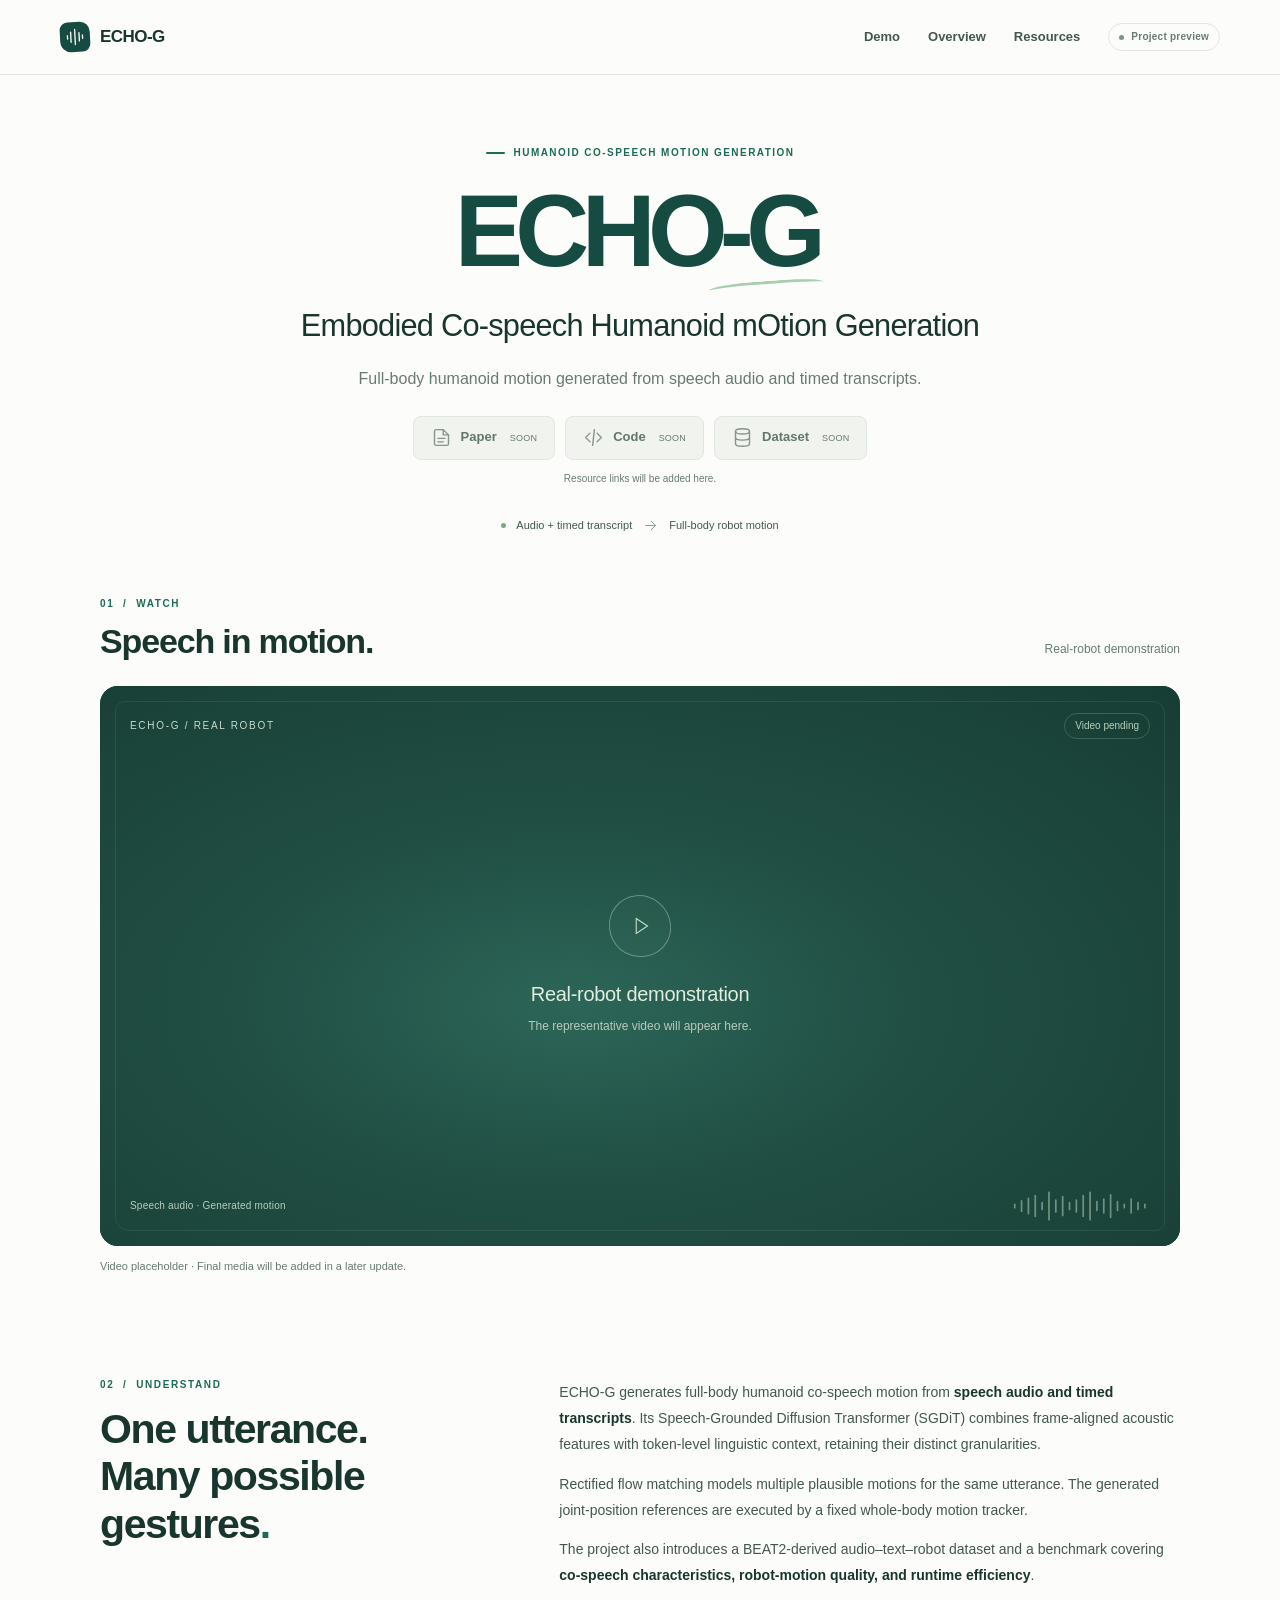
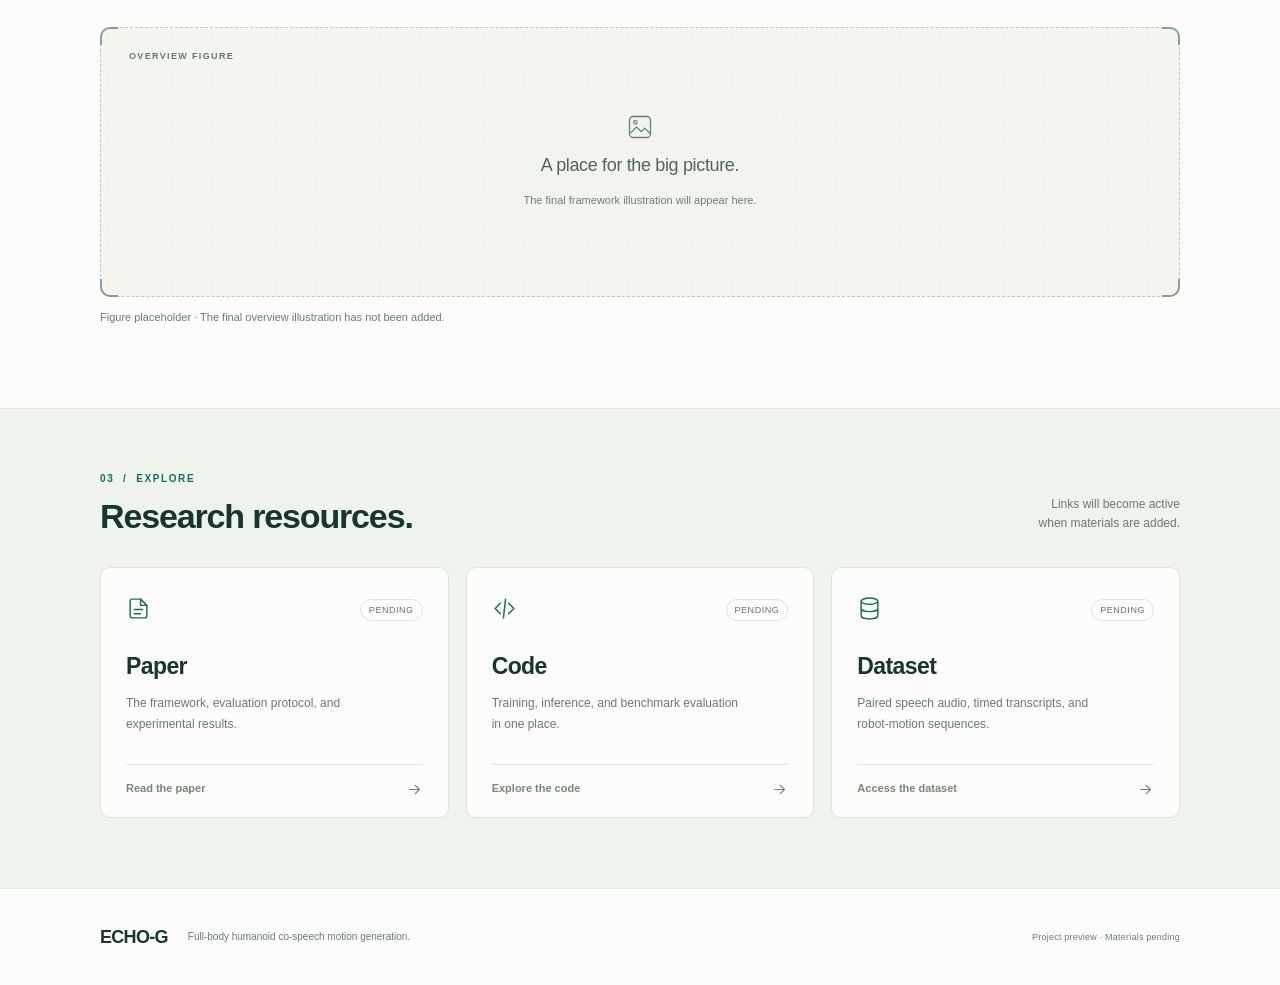
==== index.html @ ac5de1ec "Add files via upload" ====
<!doctype html>
<html lang="en">
<head>
  <meta charset="utf-8">
  <meta name="viewport" content="width=device-width, initial-scale=1">
  <meta name="description" content="ECHO-G: full-body humanoid co-speech motion generation from speech audio and timed transcripts.">
  <meta name="theme-color" content="#164b42">
  <title>ECHO-G · Humanoid Co-speech Motion Generation</title>
  <link rel="icon" href="data:image/svg+xml,%3Csvg xmlns='http://www.w3.org/2000/svg' viewBox='0 0 64 64'%3E%3Crect width='64' height='64' rx='16' fill='%23164b42'/%3E%3Cpath d='M15 26v12m8-22v32m9-27v22m9-32v42m8-27v12' fill='none' stroke='%23e5f6ed' stroke-width='4' stroke-linecap='round'/%3E%3C/svg%3E">
  <link rel="stylesheet" href="styles.css">
  <script src="site-config.js" defer></script>
  <script src="main.js" defer></script>
</head>
<body>
  <a class="skip-link" href="#main">Skip to content</a>
  <svg class="icon-library" xmlns="http://www.w3.org/2000/svg" aria-hidden="true">
    <symbol id="icon-wave" viewBox="0 0 24 24"><path d="M3 10v4m4-8v12m5-15v18m5-14v10m4-7v4"/></symbol>
    <symbol id="icon-paper" viewBox="0 0 24 24"><path d="M14 3H6a2 2 0 0 0-2 2v14a2 2 0 0 0 2 2h12a2 2 0 0 0 2-2V9z"/><path d="M14 3v6h6M8 13h8M8 17h6"/></symbol>
    <symbol id="icon-code" viewBox="0 0 24 24"><path d="m8 7-5 5 5 5m8-10 5 5-5 5m-3-14-2 18"/></symbol>
    <symbol id="icon-data" viewBox="0 0 24 24"><ellipse cx="12" cy="5" rx="8" ry="3"/><path d="M4 5v7c0 1.7 3.6 3 8 3s8-1.3 8-3V5M4 12v7c0 1.7 3.6 3 8 3s8-1.3 8-3v-7"/></symbol>
    <symbol id="icon-arrow" viewBox="0 0 24 24"><path d="M5 12h14m-6-6 6 6-6 6"/></symbol>
    <symbol id="icon-external" viewBox="0 0 24 24"><path d="M14 4h6v6m0-6-9 9M10 4H5a1 1 0 0 0-1 1v14a1 1 0 0 0 1 1h14a1 1 0 0 0 1-1v-5"/></symbol>
    <symbol id="icon-figure" viewBox="0 0 24 24"><rect x="3" y="3" width="18" height="18" rx="3"/><circle cx="8" cy="8" r="1.5"/><path d="m4 17 5-5 4 4 3-3 5 5"/></symbol>
    <symbol id="icon-copy" viewBox="0 0 24 24"><rect x="8" y="8" width="12" height="13" rx="2"/><path d="M16 8V5a2 2 0 0 0-2-2H5a2 2 0 0 0-2 2v9a2 2 0 0 0 2 2h3"/></symbol>
  </svg>

  <header class="site-header">
    <div class="header-inner">
      <a class="wordmark" href="#top" aria-label="ECHO-G — back to top">
        <span class="brand-mark"><svg class="icon" aria-hidden="true"><use href="#icon-wave"/></svg></span>
        <span data-project-name>ECHO-G</span>
      </a>
      <nav aria-label="Page navigation">
        <a href="#demonstration">Demo</a>
        <a href="#overview">Overview</a>
        <a href="#resources">Resources</a>
      </nav>
      <span class="preview-badge" data-preview-badge><span></span> Project preview</span>
    </div>
  </header>

  <main id="main">
    <section class="hero section-shell" id="top" aria-labelledby="project-heading">
      <p class="eyebrow hero-eyebrow"><span class="small-rule"></span> Humanoid co-speech motion generation</p>
      <h1 id="project-heading">
        <span class="project-name" data-project-name>ECHO-G</span>
        <span class="paper-title" data-paper-title>Embodied Co-speech Humanoid<br class="desktop-break"> mOtion Generation</span>
      </h1>
      <p class="hero-description" data-description>Full-body humanoid motion generated from<br class="desktop-break"> speech audio and timed transcripts.</p>
      <div class="authors" id="authors" hidden></div>
      <div class="affiliations" id="affiliations" hidden></div>
      <div class="hero-links" aria-label="Project resources">
        <button class="resource-button button-primary" data-resource="paper" disabled type="button" aria-label="Paper — link not added yet"><svg class="icon" aria-hidden="true"><use href="#icon-paper"/></svg><span>Paper</span><span class="button-status">Soon</span></button>
        <button class="resource-button" data-resource="code" disabled type="button" aria-label="Code — link not added yet"><svg class="icon" aria-hidden="true"><use href="#icon-code"/></svg><span>Code</span><span class="button-status">Soon</span></button>
        <button class="resource-button" data-resource="dataset" disabled type="button" aria-label="Dataset — link not added yet"><svg class="icon" aria-hidden="true"><use href="#icon-data"/></svg><span>Dataset</span><span class="button-status">Soon</span></button>
      </div>
      <p class="pending-note" id="hero-pending-note">Resource links will be added here.</p>
      <div class="hero-footnote"><span class="tiny-dot"></span> Audio + timed transcript <svg class="icon flow-arrow" aria-hidden="true"><use href="#icon-arrow"/></svg> Full-body robot motion</div>
    </section>

    <section class="demo-section section-shell" id="demonstration" aria-labelledby="demo-heading">
      <div class="section-heading">
        <div><p class="eyebrow">01 &nbsp;/&nbsp; Watch</p><h2 id="demo-heading">Speech in motion.</h2></div>
        <p class="section-aside">Real-robot demonstration</p>
      </div>
      <figure class="demo-figure">
        <div class="video-stage" id="video-stage">
          <div class="media-placeholder" id="video-placeholder" role="img" aria-label="Placeholder for a real-robot demonstration video; no video has been added.">
            <div class="stage-topline"><span class="stage-label">ECHO-G / Real robot</span><span class="stage-status">Video pending</span></div>
            <div class="video-empty-center">
              <span class="play-outline" aria-hidden="true"><svg viewBox="0 0 32 32"><path d="m12 8 12 8-12 8z"/></svg></span>
              <h3>Real-robot demonstration</h3>
              <p>The representative video will appear here.</p>
            </div>
            <div class="stage-bottomline"><span>Speech audio · Generated motion</span><svg class="stage-wave" viewBox="0 0 160 34" aria-hidden="true"><path d="M2 15v4m8-8v12m8-15v18m8-21v24m8-16v8m8-20v32m8-23v14m8-18v22m8-15v8m8-11v14m8-19v24m8-28v32m8-21v10m8-13v16m8-21v26m8-18v10m8-7v4m8-10v16m8-12v8m8-6v4"/></svg></div>
          </div>
        </div>
        <figcaption id="demo-caption">Video placeholder · Final media will be added in a later update.</figcaption>
      </figure>
    </section>

    <section class="overview-section section-shell" id="overview" aria-labelledby="overview-heading">
      <div class="overview-copy">
        <div class="overview-title">
          <p class="eyebrow">02 &nbsp;/&nbsp; Understand</p>
          <h2 id="overview-heading">One utterance.<br>Many possible<br class="wide-break"> gestures<span class="accent-period">.</span></h2>
        </div>
        <div class="overview-text">
          <p>ECHO-G generates full-body humanoid co-speech motion from <strong>speech audio and timed transcripts</strong>. Its Speech-Grounded Diffusion Transformer (SGDiT) combines frame-aligned acoustic features with token-level linguistic context, retaining their distinct granularities.</p>
          <p>Rectified flow matching models multiple plausible motions for the same utterance. The generated joint-position references are executed by a fixed whole-body motion tracker.</p>
          <p>The project also introduces a BEAT2-derived audio–text–robot dataset and a benchmark covering <strong>co-speech characteristics, robot-motion quality, and runtime efficiency</strong>.</p>
        </div>
      </div>
      <figure class="overview-figure">
        <div class="figure-stage" id="figure-stage">
          <div class="figure-placeholder" id="figure-placeholder" role="img" aria-label="Placeholder for the ECHO-G overview figure; no figure has been added.">
            <span class="figure-label">Overview figure</span>
            <div class="figure-empty-center"><svg class="icon" aria-hidden="true"><use href="#icon-figure"/></svg><p>A place for the big picture.</p><span>The final framework illustration will appear here.</span></div>
            <span class="figure-corner corner-tl" aria-hidden="true"></span><span class="figure-corner corner-tr" aria-hidden="true"></span><span class="figure-corner corner-bl" aria-hidden="true"></span><span class="figure-corner corner-br" aria-hidden="true"></span>
          </div>
        </div>
        <figcaption id="overview-caption">Figure placeholder · The final overview illustration has not been added.</figcaption>
      </figure>
    </section>

    <section class="resources-section" id="resources" aria-labelledby="resources-heading">
      <div class="section-shell">
        <div class="section-heading resource-section-heading">
          <div><p class="eyebrow">03 &nbsp;/&nbsp; Explore</p><h2 id="resources-heading">Research resources.</h2></div>
          <p class="section-aside" id="resource-note">Links will become active<br>when materials are added.</p>
        </div>
        <div class="resource-grid">
          <article class="resource-card" data-card="paper">
            <div class="card-top"><span class="card-icon"><svg class="icon" aria-hidden="true"><use href="#icon-paper"/></svg></span><span class="card-state" data-state="paper">Pending</span></div>
            <h3>Paper</h3>
            <p>The framework, evaluation protocol, and experimental results.</p>
            <button class="card-link" data-resource="paper" type="button" disabled aria-label="Read the paper — link not added yet"><span>Read the paper</span><svg class="icon" aria-hidden="true"><use href="#icon-arrow"/></svg></button>
          </article>
          <article class="resource-card" data-card="code">
            <div class="card-top"><span class="card-icon"><svg class="icon" aria-hidden="true"><use href="#icon-code"/></svg></span><span class="card-state" data-state="code">Pending</span></div>
            <h3>Code</h3>
            <p>Training, inference, and benchmark evaluation in one place.</p>
            <button class="card-link" data-resource="code" type="button" disabled aria-label="Explore the code — link not added yet"><span>Explore the code</span><svg class="icon" aria-hidden="true"><use href="#icon-arrow"/></svg></button>
          </article>
          <article class="resource-card" data-card="dataset">
            <div class="card-top"><span class="card-icon"><svg class="icon" aria-hidden="true"><use href="#icon-data"/></svg></span><span class="card-state" data-state="dataset">Pending</span></div>
            <h3>Dataset</h3>
            <p>Paired speech audio, timed transcripts, and robot-motion sequences.</p>
            <button class="card-link" data-resource="dataset" type="button" disabled aria-label="Access the dataset — link not added yet"><span>Access the dataset</span><svg class="icon" aria-hidden="true"><use href="#icon-arrow"/></svg></button>
          </article>
        </div>
      </div>
    </section>

    <section class="citation-section section-shell" id="citation" aria-labelledby="citation-heading" hidden>
      <div class="section-heading"><div><p class="eyebrow">Reference</p><h2 id="citation-heading">Citation.</h2></div><button class="copy-button" id="copy-citation" type="button"><svg class="icon" aria-hidden="true"><use href="#icon-copy"/></svg><span>Copy BibTeX</span></button></div>
      <pre><code id="citation-code"></code></pre>
      <p class="copy-status" id="copy-status" aria-live="polite"></p>
    </section>
  </main>

  <footer class="site-footer section-shell"><a class="footer-brand" href="#top" data-project-name>ECHO-G</a><p>Full-body humanoid co-speech motion generation.</p><span class="footer-status" id="footer-status">Project preview · Materials pending</span></footer>
  <noscript><div class="noscript-note">JavaScript is disabled. This preview is readable, but configured media and resource links require JavaScript.</div></noscript>
</body>
</html>
---- styles.css ----
:root {
  --paper: #fcfdfa;
  --white: #ffffff;
  --ink: #18352e;
  --body: #43574f;
  --muted: #687b71;
  --green: #1c6b58;
  --green-dark: #164b42;
  --pale: #edf4ed;
  --line: #dfe7de;
  --mint: #b9d9b9;
  --radius: 18px;
  --max-width: 1080px;
  --sans: -apple-system, BlinkMacSystemFont, "Segoe UI", "Helvetica Neue", Arial, sans-serif;
}
* { box-sizing: border-box; }
html { scroll-behavior: smooth; scroll-padding-top: 94px; }
body { margin: 0; background: var(--paper); color: var(--ink); font-family: var(--sans); font-size: 16px; line-height: 1.6; -webkit-font-smoothing: antialiased; }
[hidden] { display: none !important; }
button, a { -webkit-tap-highlight-color: transparent; }
button { font: inherit; }
a { color: inherit; text-decoration: none; }
a:focus-visible, button:focus-visible, video:focus-visible { outline: 3px solid var(--green); outline-offset: 5px; border-radius: 6px; }
::selection { background: #d3e7cc; color: var(--ink); }
.icon-library { position: absolute; width: 0; height: 0; overflow: hidden; }
.icon { width: 21px; height: 21px; fill: none; stroke: currentColor; stroke-width: 1.6; stroke-linecap: round; stroke-linejoin: round; flex-shrink: 0; vertical-align: middle; }
.section-shell { width: min(var(--max-width), calc(100% - 80px)); margin-inline: auto; }
.skip-link { position: fixed; z-index: 100; top: -60px; left: 20px; padding: 10px 16px; background: var(--green-dark); color: white; border-radius: 4px; }
.skip-link:focus { top: 10px; }
.site-header { position: sticky; top: 0; z-index: 20; border-bottom: 1px solid var(--line); background: rgba(252,253,250,.97); }
.header-inner { max-width: 1240px; margin: auto; padding: 0 40px; height: 74px; display: flex; align-items: center; gap: 28px; }
.wordmark { display: inline-flex; align-items: center; gap: 10px; font-size: 17px; font-weight: 760; letter-spacing: -.55px; flex-shrink: 0; }
.brand-mark { width: 30px; height: 30px; display: grid; place-items: center; border-radius: 8px 10px 8px 11px; color: var(--paper); background: var(--green-dark); transform: rotate(-3deg); }
.brand-mark .icon { width: 20px; height: 20px; }
nav { display: flex; align-items: center; gap: 28px; margin-left: auto; }
nav a { color: var(--body); font-size: 13px; font-weight: 550; padding-block: 12px; }
nav a:hover { color: var(--green); }
.preview-badge { color: var(--muted); font-size: 10px; font-weight: 600; letter-spacing: .025em; display: inline-flex; align-items: center; gap: 7px; border: 1px solid var(--line); border-radius: 99px; padding: 5px 10px; }
.preview-badge span { width: 5px; height: 5px; border-radius: 50%; background: #7c977f; }
.hero { padding: 70px 0 52px; text-align: center; position: relative; }
.eyebrow { margin: 0 0 13px; font-size: 10px; font-weight: 650; text-transform: uppercase; letter-spacing: .16em; color: var(--green); }
.hero-eyebrow { display: flex; gap: 9px; align-items: center; justify-content: center; font-size: 10px; letter-spacing: .145em; margin-bottom: 16px; }
.small-rule { display: inline-block; width: 19px; height: 2px; background: var(--green); border-radius: 4px; }
h1 { margin: 0; font-weight: 600; }
.project-name { display: block; font-size: clamp(76px, 8vw, 116px); line-height: 1.05; font-weight: 780; letter-spacing: -.075em; color: var(--green-dark); position: relative; width: fit-content; margin: 0 auto 21px; padding-right: 7px; }
.project-name::after { content: ""; position: absolute; height: 9px; border-top: 3px solid #9ac5a3; border-radius: 48% 40% 50% 25%; width: 31%; bottom: -8px; right: 1px; transform: rotate(-4deg); opacity: .85; }
.paper-title { display: block; font-size: clamp(23px, 2.4vw, 31px); letter-spacing: -.75px; line-height: 1.27; max-width: 850px; margin: auto; font-weight: 540; }
.hero-description { color: var(--muted); font-size: 16px; line-height: 1.7; margin: 20px auto 24px; max-width: 610px; }
.hero-links { display: flex; flex-wrap: wrap; gap: 10px; justify-content: center; }
.resource-button { border: 1px solid var(--line); border-radius: 8px; padding: 10px 17px; display: inline-flex; align-items: center; justify-content: center; gap: 9px; font-size: 13px; font-weight: 650; line-height: 1.6; background: white; min-height: 44px; transition: transform .15s, box-shadow .15s; }
a.resource-button { cursor: pointer; }
a.resource-button:hover { transform: translateY(-2px); box-shadow: 0 4px 10px #16382d0b; }
a.button-primary { background: var(--green-dark); color: white; border-color: var(--green-dark); }
.resource-button:disabled { background: #f0f3ee; color: #64766a; cursor: not-allowed; }
.resource-button:disabled .icon { opacity: .75; }
.button-status { font-weight: 500; font-size: 9px; margin-left: 4px; text-transform: uppercase; color: #677b6b; letter-spacing: .025em; }
.pending-note { margin: 11px 0 0; font-size: 10px; color: var(--muted); }
.hero-footnote { display: flex; gap: 10px; justify-content: center; align-items: center; font-size: 11px; color: var(--body); margin-top: 30px; }
.tiny-dot { width: 5px; height: 5px; border-radius: 50%; background: #77a981; }
.flow-arrow { width: 17px; height: 17px; stroke-width: 1.3; color: #819887; }
.authors { display: flex; justify-content: center; flex-wrap: wrap; gap: 6px 20px; margin: 20px 0 4px; color: var(--green); font-size: 16px; }
.authors a:hover { text-decoration: underline; }
.authors sup { margin-left: 3px; }
.affiliations { color: var(--muted); font-size: 13px; margin-bottom: 20px; }
.affiliations p { margin: 3px 0; }
.section-heading { display: flex; justify-content: space-between; align-items: flex-end; gap: 28px; margin-bottom: 24px; }
h2 { margin: 0; color: var(--ink); font-size: 34px; font-weight: 560; letter-spacing: -1.15px; line-height: 1.2; }
.section-heading .eyebrow { margin-bottom: 9px; }
.section-aside { color: var(--muted); font-size: 12px; margin: 0 0 3px; text-align: right; }
.demo-section { padding-top: 10px; }
figure { margin: 0; }
.video-stage { border-radius: var(--radius); overflow: hidden; background: var(--green-dark); aspect-ratio: 16/8.3; position: relative; }
.media-placeholder { position: absolute; inset: 0; color: #dbe8d9; display: flex; flex-direction: column; justify-content: space-between; padding: 27px 30px 25px; background: radial-gradient(ellipse at 44% 57%, #2c6658 0, #214f44 39%, #173d34 100%); }
.media-placeholder::after { content: ""; position: absolute; inset: 15px; border: 1px solid rgba(196,224,186,.09); border-radius: 10px 12px 9px 14px; pointer-events: none; }
.stage-topline, .stage-bottomline { position: relative; z-index: 1; display: flex; align-items: center; justify-content: space-between; gap: 15px; }
.stage-label { text-transform: uppercase; letter-spacing: .17em; font-size: 10px; color: #c5dbcc; }
.stage-status { font-size: 10px; border: 1px solid #87a69155; border-radius: 50px; padding: 4px 10px; color: #b7ceb9; }
.video-empty-center { text-align: center; position: relative; z-index: 1; padding: 22px 0; }
.play-outline { width: 62px; height: 62px; margin: 0 auto 21px; display: grid; place-items: center; border: 1px solid #a7c9aa80; border-radius: 49% 53% 48% 51%; transform: rotate(-5deg); background: #b9d9b907; }
.play-outline svg { width: 30px; height: 30px; fill: none; stroke: #c2dcc4; stroke-width: 1.2; transform: rotate(5deg); }
.video-empty-center h3 { color: #e0eddf; font-size: 20px; font-weight: 440; letter-spacing: -.3px; margin: 0 0 7px; }
.video-empty-center p { color: #b7cbba; font-size: 12px; margin: 0; }
.stage-bottomline span { font-size: 10px; color: #b7cebd; letter-spacing: .02em; }
.stage-wave { width: 137px; height: 30px; fill: none; stroke: #b8d0b5; stroke-opacity: .55; stroke-linecap: round; stroke-width: 2; }
.video-stage video { width: 100%; height: 100%; display: block; object-fit: contain; position: relative; z-index: 2; background: #10241d; }
figcaption { font-size: 11px; color: var(--muted); line-height: 1.6; margin-top: 12px; }
.overview-section { padding-top: 94px; padding-bottom: 81px; }
.overview-copy { display: grid; grid-template-columns: .92fr 1.43fr; gap: 60px; align-items: start; padding-top: 7px; margin-bottom: 38px; }
.overview-title h2 { font-size: 41px; letter-spacing: -1.4px; line-height: 1.16; }
.accent-period { color: var(--green); }
.overview-text { font-size: 14px; line-height: 1.85; color: var(--body); padding-top: 3px; }
.overview-text p { margin: 0 0 14px; }
.overview-text p:last-child { margin: 0; }
.overview-text strong { font-weight: 620; color: var(--ink); }
.figure-stage { width: 100%; }
.figure-placeholder { min-height: 270px; border: 1px dashed #bacbbd; border-radius: 10px; display: flex; align-items: center; justify-content: center; background: #f3f6ef; position: relative; background-image: radial-gradient(#bdcbbb7a .65px, transparent .65px); background-size: 13px 13px; }
.figure-label { position: absolute; top: 19px; left: 24px; font-size: 9px; letter-spacing: .15em; text-transform: uppercase; font-weight: 600; color: #627968; background: #f3f6ef; padding: 2px 4px; }
.figure-empty-center { text-align: center; background: #f3f6efee; padding: 15px 24px; border-radius: 20px; }
.figure-empty-center .icon { width: 28px; height: 28px; color: #628371; margin-bottom: 10px; stroke-width: 1.1; }
.figure-empty-center p { margin: 0 0 6px; font-size: 18px; font-weight: 500; color: #4e6655; letter-spacing: -.35px; }
.figure-empty-center span { color: #6e7f71; font-size: 11px; }
.figure-corner { width: 18px; height: 18px; position: absolute; border-color: #85a28c; border-style: solid; border-width: 0; }
.corner-tl { left: -1px; top: -1px; border-left-width: 2px; border-top-width: 2px; border-top-left-radius: 10px; }
.corner-tr { right: -1px; top: -1px; border-right-width: 2px; border-top-width: 2px; border-top-right-radius: 10px; }
.corner-bl { left: -1px; bottom: -1px; border-left-width: 2px; border-bottom-width: 2px; border-bottom-left-radius: 10px; }
.corner-br { right: -1px; bottom: -1px; border-right-width: 2px; border-bottom-width: 2px; border-bottom-right-radius: 10px; }
.figure-stage img { display: block; width: 100%; height: auto; border-radius: 8px; background: white; }
.resources-section { padding: 62px 0 70px; background: #eef3eb; border-top: 1px solid #e1e8dc; border-bottom: 1px solid #e1e8dc; }
.resource-section-heading { margin-bottom: 30px; }
.resource-grid { display: grid; grid-template-columns: repeat(3, 1fr); gap: 17px; }
.resource-card { padding: 27px 25px 19px; background: #fcfdfa; border: 1px solid #dde5d9; border-radius: 10px; display: flex; flex-direction: column; }
.card-top { display: flex; justify-content: space-between; align-items: center; }
.card-icon { color: var(--green); height: 31px; }
.card-icon .icon { width: 25px; height: 25px; stroke-width: 1.4; }
.card-state { font-size: 9px; letter-spacing: .06em; text-transform: uppercase; color: #637667; border: 1px solid var(--line); border-radius: 99px; padding: 3px 8px; }
.card-state.available { color: var(--green-dark); background: #e7f2e2; border-color: #c8dec1; }
.resource-card h3 { margin: 22px 0 9px; font-size: 23px; font-weight: 600; letter-spacing: -.6px; }
.resource-card p { margin: 0 0 29px; color: var(--muted); font-size: 12px; line-height: 1.75; max-width: 255px; }
.card-link { margin-top: auto; padding: 15px 0 0; width: 100%; display: flex; align-items: center; justify-content: space-between; gap: 8px; border: 0; border-top: 1px solid var(--line); background: transparent; font-size: 11px; font-weight: 600; text-align: left; color: var(--green); }
.card-link .icon { width: 17px; height: 17px; }
.card-link:disabled { color: #758778; cursor: not-allowed; }
a.card-link:hover .icon { transform: translateX(3px); }
.card-link .icon { transition: transform .15s; }
.citation-section { padding-top: 65px; padding-bottom: 65px; }
.citation-section pre { white-space: pre-wrap; overflow-wrap: anywhere; background: #eff3ed; border: 1px solid var(--line); border-radius: 10px; padding: 22px; font-size: 12px; color: var(--body); line-height: 1.8; }
.copy-button { display: inline-flex; gap: 8px; align-items: center; color: var(--green); font-size: 11px; border: 1px solid var(--line); background: white; border-radius: 7px; padding: 8px 11px; cursor: pointer; }
.copy-button .icon { width: 16px; height: 16px; }
.copy-status { min-height: 1.6em; color: var(--muted); font-size: 12px; }
.site-footer { min-height: 96px; padding: 25px 0; display: flex; align-items: center; gap: 20px; }
.footer-brand { font-size: 18px; font-weight: 750; letter-spacing: -.7px; }
.site-footer p { font-size: 10px; color: var(--muted); margin: 0; }
.footer-status { margin-left: auto; color: var(--muted); font-size: 9px; letter-spacing: .025em; }
.noscript-note { background: #edf3ea; color: var(--body); padding: 14px 20px; text-align: center; font-size: 12px; }
@media (min-width: 1500px) { .hero { padding-top: 83px; padding-bottom: 63px; } }
@media (max-width: 900px) {
  .section-shell { width: calc(100% - 56px); }
  .header-inner { padding-inline: 28px; }
  .overview-copy { gap: 34px; grid-template-columns: .9fr 1.3fr; }
  .overview-title h2 { font-size: 34px; }
  .resource-card { padding: 23px 20px 18px; }
  .paper-title { max-width: 630px; }
}
@media (max-width: 640px) {
  html { scroll-padding-top: 82px; }
  .section-shell { width: calc(100% - 36px); }
  .header-inner { height: 63px; padding-inline: 18px; gap: 15px; }
  .wordmark { font-size: 15px; gap: 7px; }
  .brand-mark { width: 26px; height: 26px; }
  .brand-mark .icon { width: 17px; height: 17px; }
  nav { gap: 17px; }
  nav a { font-size: 11px; }
  .preview-badge { display: none; }
  .hero { padding-top: 46px; padding-bottom: 38px; }
  .hero-eyebrow { font-size: 8px; letter-spacing: .095em; gap: 7px; }
  .small-rule { width: 13px; }
  .project-name { font-size: 78px; margin-bottom: 22px; }
  .paper-title { font-size: 24px; letter-spacing: -.65px; max-width: 410px; }
  .desktop-break { display: none; }
  .hero-description { font-size: 13px; line-height: 1.75; max-width: 320px; margin: 19px auto 23px; }
  .hero-links { gap: 8px; }
  .resource-button { padding: 9px 12px; gap: 6px; font-size: 11px; min-height: 42px; }
  .resource-button .icon { width: 17px; height: 17px; }
  .button-status { font-size: 8px; margin-left: 0; }
  .pending-note { font-size: 9px; margin-top: 10px; }
  .hero-footnote { font-size: 9px; gap: 6px; margin-top: 27px; }
  .hero-footnote .icon { width: 14px; }
  .eyebrow { font-size: 9px; }
  h2 { font-size: 28px; letter-spacing: -.9px; }
  .section-heading { margin-bottom: 18px; gap: 12px; }
  .section-aside { font-size: 9px; max-width: 115px; }
  .demo-section { padding-top: 5px; }
  .video-stage { aspect-ratio: 16/10; border-radius: 13px; }
  .media-placeholder { padding: 16px 17px 15px; }
  .media-placeholder::after { inset: 8px; border-radius: 6px; }
  .stage-topline { gap: 6px; }
  .stage-label { font-size: 7px; letter-spacing: .10em; }
  .stage-status { font-size: 7px; padding: 2px 6px; }
  .video-empty-center { padding: 10px 0 5px; }
  .play-outline { width: 37px; height: 37px; margin-bottom: 10px; }
  .play-outline svg { width: 22px; height: 22px; }
  .video-empty-center h3 { font-size: 14px; margin-bottom: 4px; }
  .video-empty-center p { font-size: 9px; }
  .stage-bottomline { gap: 10px; }
  .stage-bottomline span { font-size: 7px; }
  .stage-wave { width: 70px; height: 17px; }
  figcaption { font-size: 9px; margin-top: 10px; }
  .overview-section { padding-top: 57px; padding-bottom: 49px; }
  .overview-copy { grid-template-columns: 1fr; gap: 22px; margin-bottom: 28px; }
  .overview-title h2 { font-size: 35px; line-height: 1.18; }
  .wide-break { display: none; }
  .overview-text { font-size: 13px; line-height: 1.85; padding-top: 0; }
  .overview-text p { margin-bottom: 13px; }
  .figure-placeholder { min-height: 219px; }
  .figure-label { font-size: 8px; top: 15px; left: 16px; }
  .figure-empty-center { padding: 15px 10px; }
  .figure-empty-center p { font-size: 16px; }
  .figure-empty-center span { font-size: 9px; }
  .resources-section { padding: 40px 0 43px; }
  .resource-section-heading { margin-bottom: 24px; }
  .resource-grid { grid-template-columns: 1fr; gap: 12px; }
  .resource-card { padding: 21px 23px 17px; }
  .card-top { align-items: center; }
  .card-icon { height: 25px; }
  .resource-card h3 { font-size: 22px; margin-top: 13px; margin-bottom: 7px; }
  .resource-card p { max-width: none; margin-bottom: 19px; font-size: 12px; }
  .card-link { padding-top: 13px; font-size: 11px; }
  .site-footer { padding: 24px 0; min-height: 109px; gap: 8px 18px; flex-wrap: wrap; }
  .footer-brand { font-size: 17px; }
  .site-footer p { font-size: 9px; }
  .footer-status { margin-left: 0; width: 100%; font-size: 9px; }
  .citation-section { padding-block: 42px; }
  .citation-section pre { padding: 16px; font-size: 11px; }
}
@media (max-width: 360px) {
  .section-shell { width: calc(100% - 28px); }
  .header-inner { padding-inline: 14px; gap: 8px; }
  nav { gap: 11px; }
  .brand-mark { display: none; }
  .hero-eyebrow { font-size: 7px; }
  .project-name { font-size: 68px; }
  .paper-title { font-size: 22px; }
  .resource-button { padding-inline: 9px; }
  .hero-footnote { font-size: 8px; }
  .video-stage { aspect-ratio: 16/11; }
  .figure-empty-center span { font-size: 8px; }
}
@media (prefers-reduced-motion: reduce) {
  html { scroll-behavior: auto; }
  *, *::before, *::after { transition: none !important; animation: none !important; }
}
@media print {
  .site-header { position: static; }
  .hero { padding-top: 25px; }
  .section-shell { width: 100%; }
  .hero-links, .pending-note, .copy-button, .preview-badge { display: none; }
  .overview-section { padding-block: 25px; }
  .resources-section { padding-block: 25px; }
  .video-stage { max-height: 300px; }
  .resource-card { break-inside: avoid; }
  .site-footer { min-height: 60px; }
}
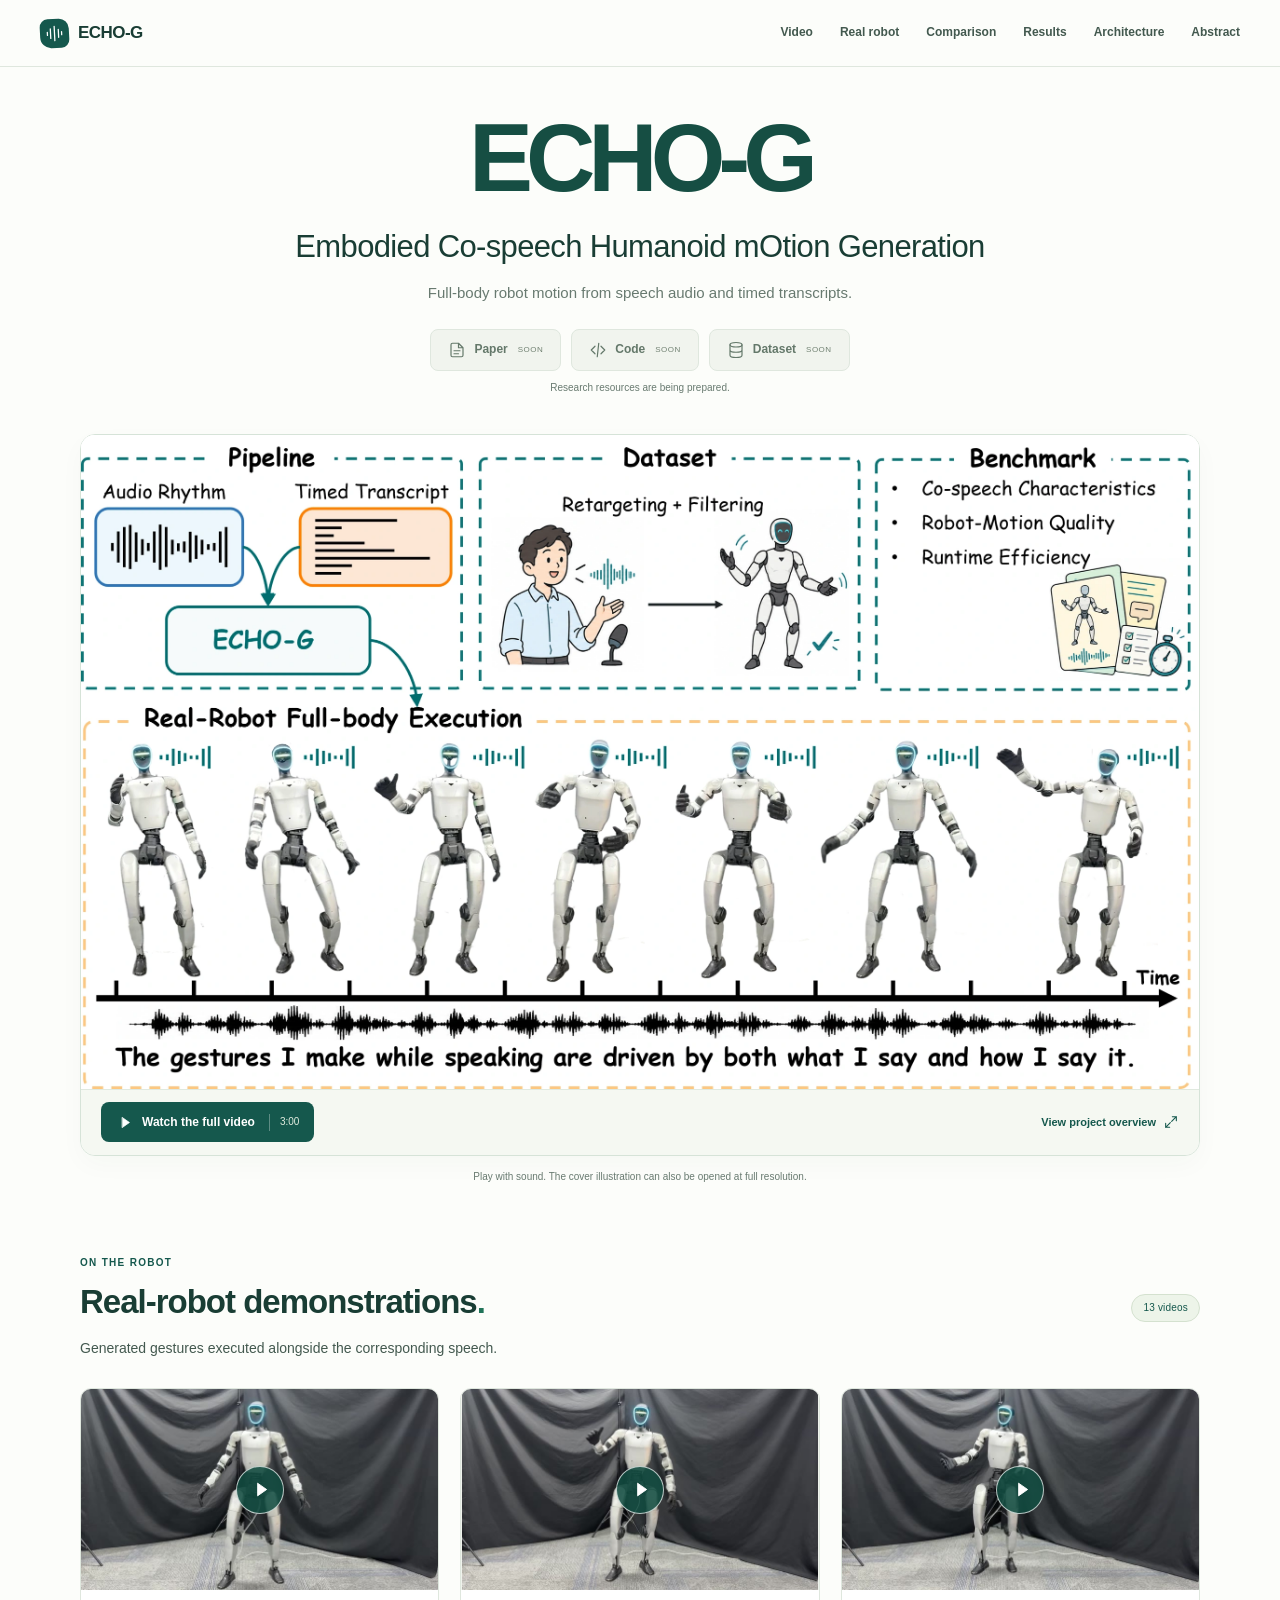
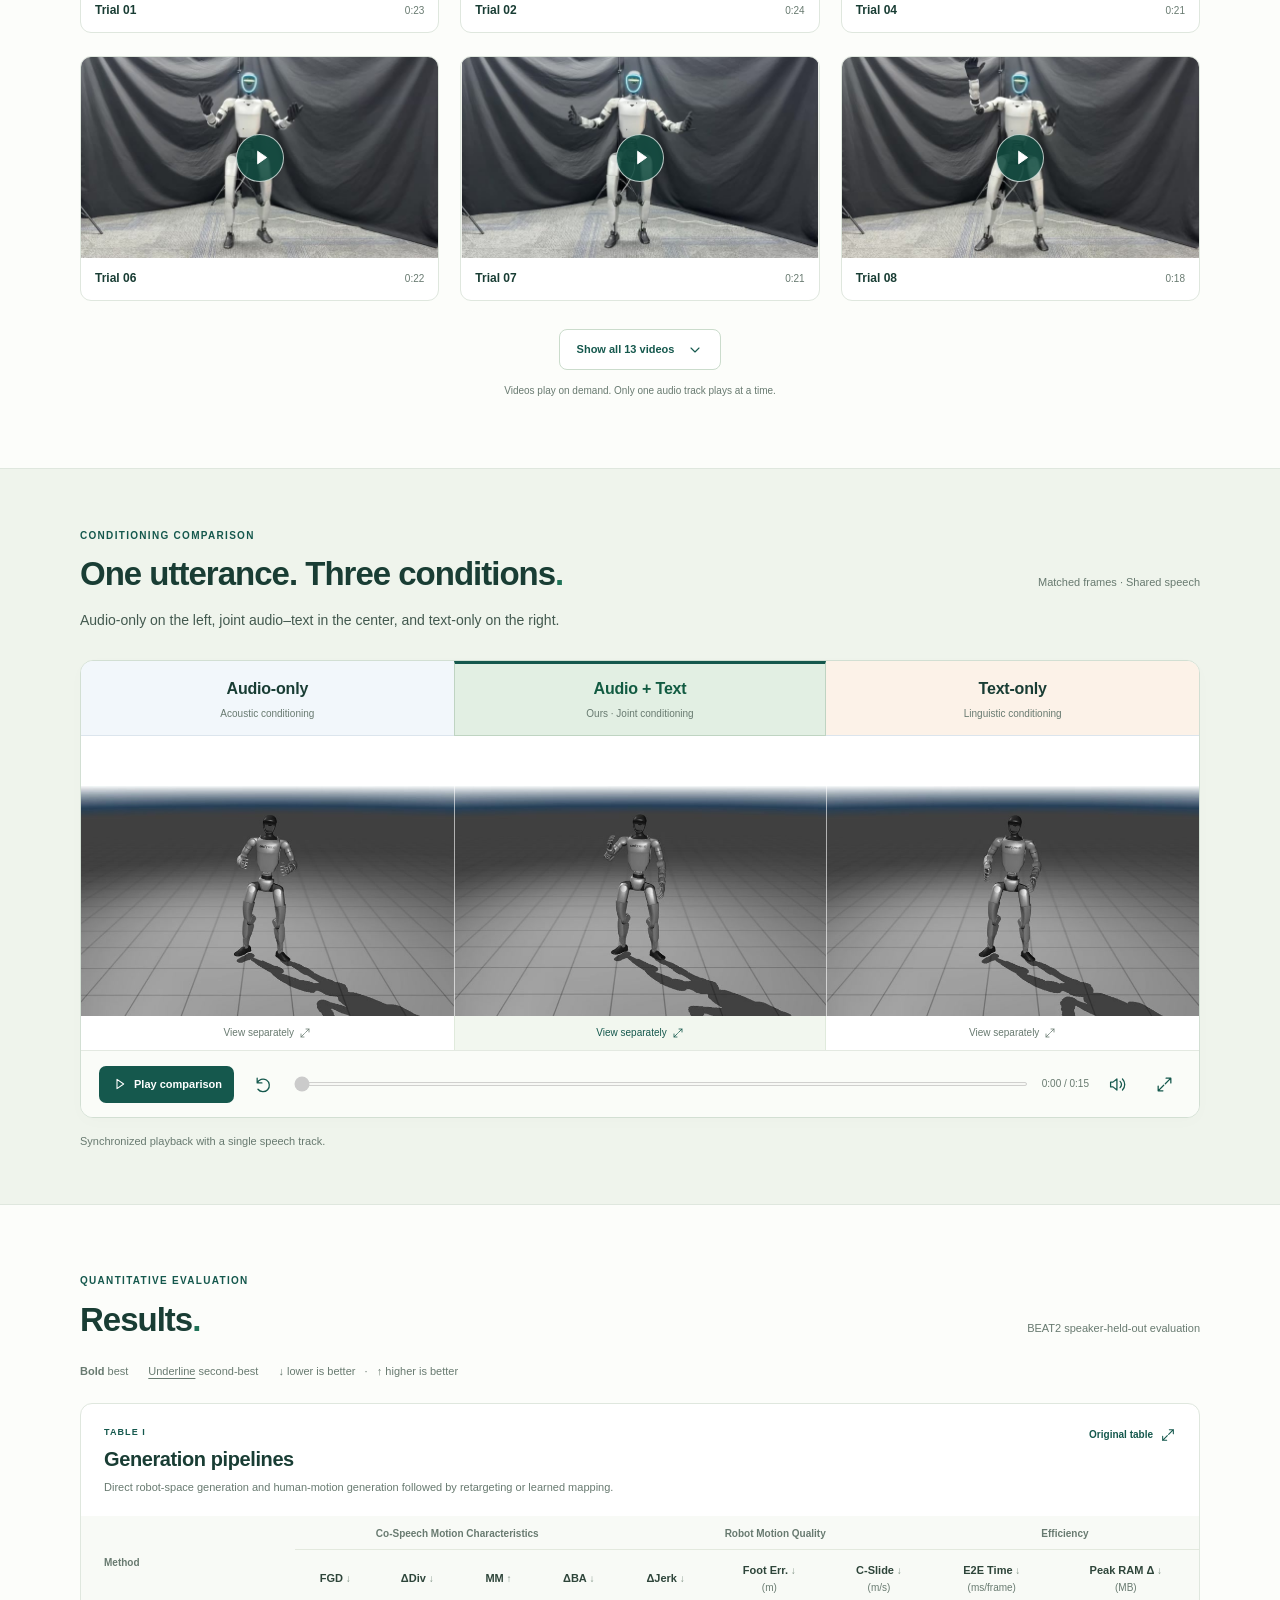
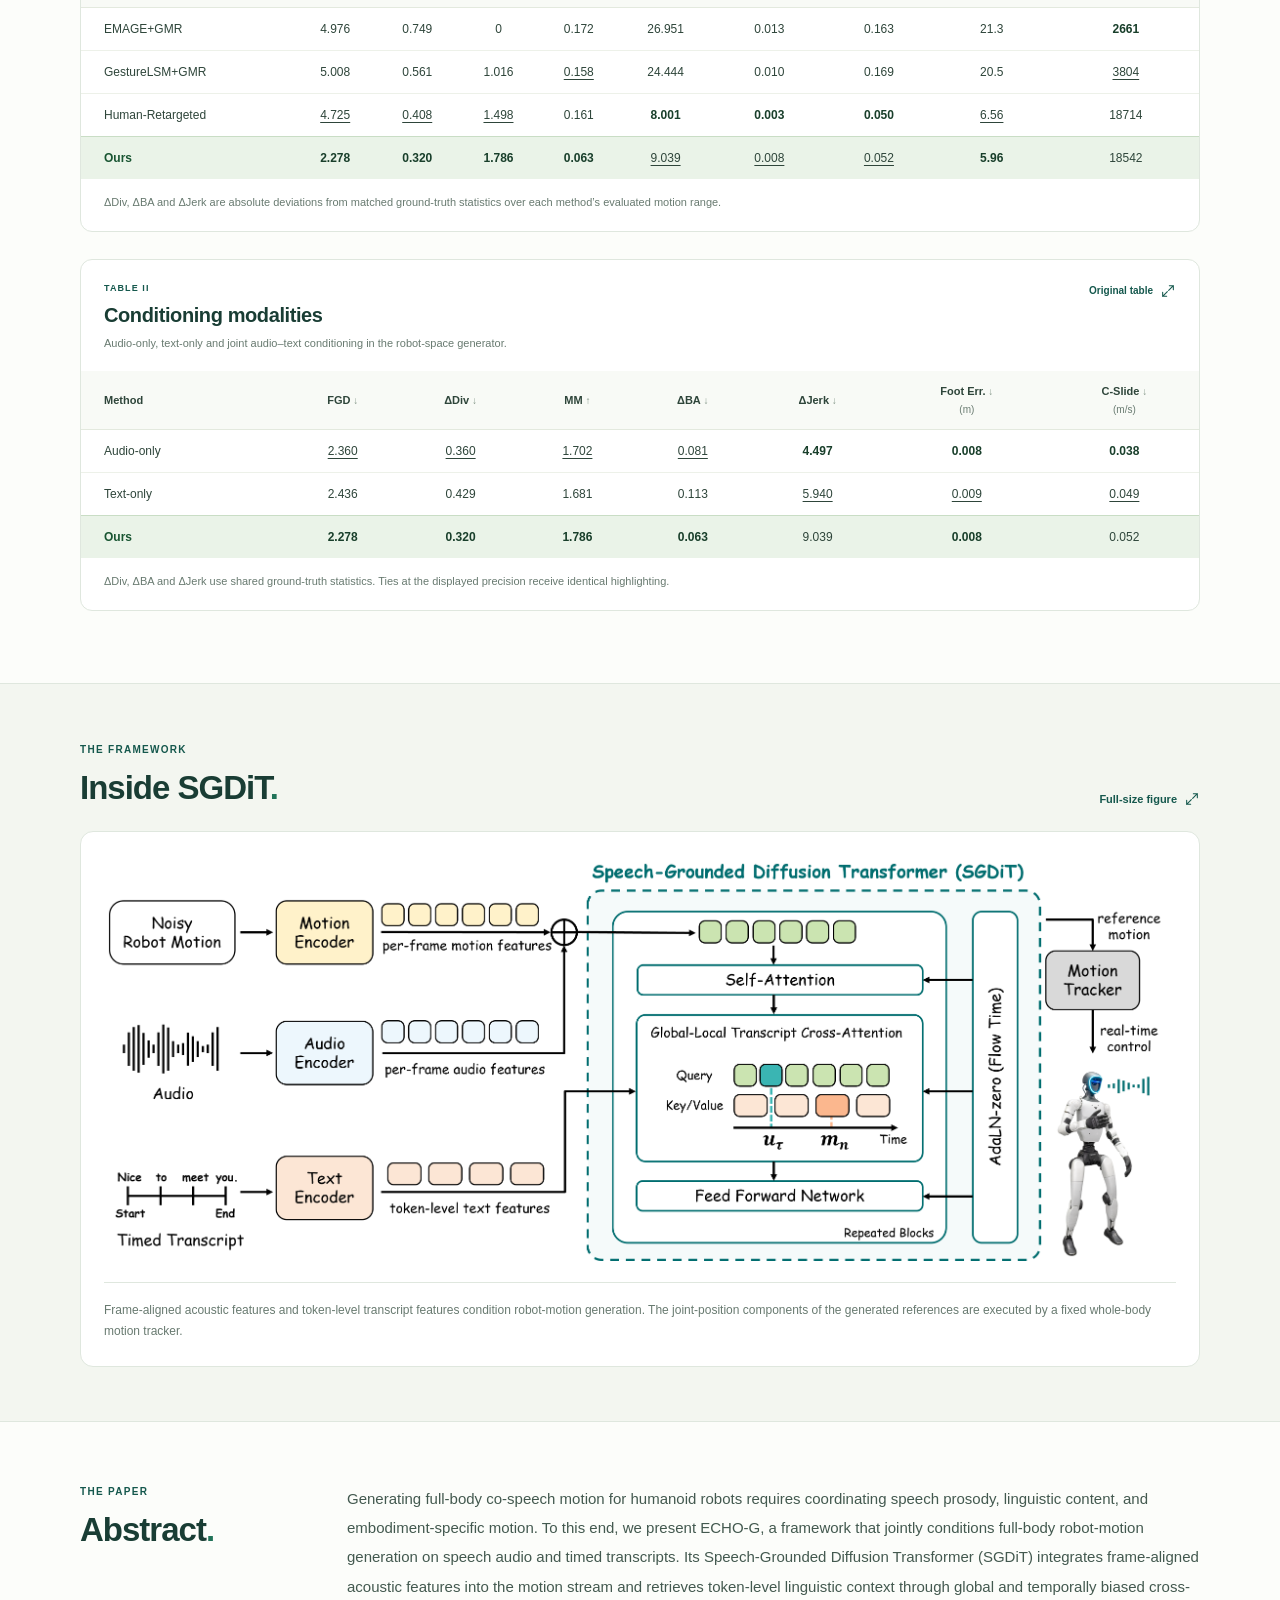
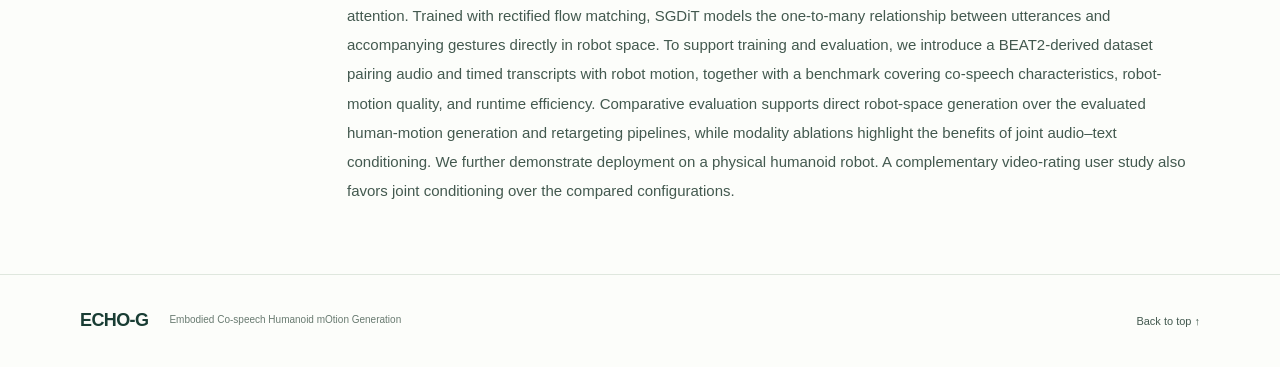
==== commit 57586fa9: "Update ECHO-G project page to v3" ====
--- a/index.html
+++ b/index.html
@@ -1,145 +1,65 @@
 <!doctype html>
 <html lang="en">
 <head>
-  <meta charset="utf-8">
-  <meta name="viewport" content="width=device-width, initial-scale=1">
-  <meta name="description" content="ECHO-G: full-body humanoid co-speech motion generation from speech audio and timed transcripts.">
-  <meta name="theme-color" content="#164b42">
-  <title>ECHO-G · Humanoid Co-speech Motion Generation</title>
-  <link rel="icon" href="data:image/svg+xml,%3Csvg xmlns='http://www.w3.org/2000/svg' viewBox='0 0 64 64'%3E%3Crect width='64' height='64' rx='16' fill='%23164b42'/%3E%3Cpath d='M15 26v12m8-22v32m9-27v22m9-32v42m8-27v12' fill='none' stroke='%23e5f6ed' stroke-width='4' stroke-linecap='round'/%3E%3C/svg%3E">
-  <link rel="stylesheet" href="styles.css">
-  <script src="site-config.js" defer></script>
-  <script src="main.js" defer></script>
-</head>
-<body>
-  <a class="skip-link" href="#main">Skip to content</a>
-  <svg class="icon-library" xmlns="http://www.w3.org/2000/svg" aria-hidden="true">
-    <symbol id="icon-wave" viewBox="0 0 24 24"><path d="M3 10v4m4-8v12m5-15v18m5-14v10m4-7v4"/></symbol>
-    <symbol id="icon-paper" viewBox="0 0 24 24"><path d="M14 3H6a2 2 0 0 0-2 2v14a2 2 0 0 0 2 2h12a2 2 0 0 0 2-2V9z"/><path d="M14 3v6h6M8 13h8M8 17h6"/></symbol>
-    <symbol id="icon-code" viewBox="0 0 24 24"><path d="m8 7-5 5 5 5m8-10 5 5-5 5m-3-14-2 18"/></symbol>
-    <symbol id="icon-data" viewBox="0 0 24 24"><ellipse cx="12" cy="5" rx="8" ry="3"/><path d="M4 5v7c0 1.7 3.6 3 8 3s8-1.3 8-3V5M4 12v7c0 1.7 3.6 3 8 3s8-1.3 8-3v-7"/></symbol>
-    <symbol id="icon-arrow" viewBox="0 0 24 24"><path d="M5 12h14m-6-6 6 6-6 6"/></symbol>
-    <symbol id="icon-external" viewBox="0 0 24 24"><path d="M14 4h6v6m0-6-9 9M10 4H5a1 1 0 0 0-1 1v14a1 1 0 0 0 1 1h14a1 1 0 0 0 1-1v-5"/></symbol>
-    <symbol id="icon-figure" viewBox="0 0 24 24"><rect x="3" y="3" width="18" height="18" rx="3"/><circle cx="8" cy="8" r="1.5"/><path d="m4 17 5-5 4 4 3-3 5 5"/></symbol>
-    <symbol id="icon-copy" viewBox="0 0 24 24"><rect x="8" y="8" width="12" height="13" rx="2"/><path d="M16 8V5a2 2 0 0 0-2-2H5a2 2 0 0 0-2 2v9a2 2 0 0 0 2 2h3"/></symbol>
-  </svg>
-
-  <header class="site-header">
-    <div class="header-inner">
-      <a class="wordmark" href="#top" aria-label="ECHO-G — back to top">
-        <span class="brand-mark"><svg class="icon" aria-hidden="true"><use href="#icon-wave"/></svg></span>
-        <span data-project-name>ECHO-G</span>
-      </a>
-      <nav aria-label="Page navigation">
-        <a href="#demonstration">Demo</a>
-        <a href="#overview">Overview</a>
-        <a href="#resources">Resources</a>
-      </nav>
-      <span class="preview-badge" data-preview-badge><span></span> Project preview</span>
-    </div>
-  </header>
-
-  <main id="main">
-    <section class="hero section-shell" id="top" aria-labelledby="project-heading">
-      <p class="eyebrow hero-eyebrow"><span class="small-rule"></span> Humanoid co-speech motion generation</p>
-      <h1 id="project-heading">
-        <span class="project-name" data-project-name>ECHO-G</span>
-        <span class="paper-title" data-paper-title>Embodied Co-speech Humanoid<br class="desktop-break"> mOtion Generation</span>
-      </h1>
-      <p class="hero-description" data-description>Full-body humanoid motion generated from<br class="desktop-break"> speech audio and timed transcripts.</p>
-      <div class="authors" id="authors" hidden></div>
-      <div class="affiliations" id="affiliations" hidden></div>
-      <div class="hero-links" aria-label="Project resources">
-        <button class="resource-button button-primary" data-resource="paper" disabled type="button" aria-label="Paper — link not added yet"><svg class="icon" aria-hidden="true"><use href="#icon-paper"/></svg><span>Paper</span><span class="button-status">Soon</span></button>
-        <button class="resource-button" data-resource="code" disabled type="button" aria-label="Code — link not added yet"><svg class="icon" aria-hidden="true"><use href="#icon-code"/></svg><span>Code</span><span class="button-status">Soon</span></button>
-        <button class="resource-button" data-resource="dataset" disabled type="button" aria-label="Dataset — link not added yet"><svg class="icon" aria-hidden="true"><use href="#icon-data"/></svg><span>Dataset</span><span class="button-status">Soon</span></button>
-      </div>
-      <p class="pending-note" id="hero-pending-note">Resource links will be added here.</p>
-      <div class="hero-footnote"><span class="tiny-dot"></span> Audio + timed transcript <svg class="icon flow-arrow" aria-hidden="true"><use href="#icon-arrow"/></svg> Full-body robot motion</div>
-    </section>
-
-    <section class="demo-section section-shell" id="demonstration" aria-labelledby="demo-heading">
-      <div class="section-heading">
-        <div><p class="eyebrow">01 &nbsp;/&nbsp; Watch</p><h2 id="demo-heading">Speech in motion.</h2></div>
-        <p class="section-aside">Real-robot demonstration</p>
-      </div>
-      <figure class="demo-figure">
-        <div class="video-stage" id="video-stage">
-          <div class="media-placeholder" id="video-placeholder" role="img" aria-label="Placeholder for a real-robot demonstration video; no video has been added.">
-            <div class="stage-topline"><span class="stage-label">ECHO-G / Real robot</span><span class="stage-status">Video pending</span></div>
-            <div class="video-empty-center">
-              <span class="play-outline" aria-hidden="true"><svg viewBox="0 0 32 32"><path d="m12 8 12 8-12 8z"/></svg></span>
-              <h3>Real-robot demonstration</h3>
-              <p>The representative video will appear here.</p>
-            </div>
-            <div class="stage-bottomline"><span>Speech audio · Generated motion</span><svg class="stage-wave" viewBox="0 0 160 34" aria-hidden="true"><path d="M2 15v4m8-8v12m8-15v18m8-21v24m8-16v8m8-20v32m8-23v14m8-18v22m8-15v8m8-11v14m8-19v24m8-28v32m8-21v10m8-13v16m8-21v26m8-18v10m8-7v4m8-10v16m8-12v8m8-6v4"/></svg></div>
-          </div>
-        </div>
-        <figcaption id="demo-caption">Video placeholder · Final media will be added in a later update.</figcaption>
-      </figure>
-    </section>
-
-    <section class="overview-section section-shell" id="overview" aria-labelledby="overview-heading">
-      <div class="overview-copy">
-        <div class="overview-title">
-          <p class="eyebrow">02 &nbsp;/&nbsp; Understand</p>
-          <h2 id="overview-heading">One utterance.<br>Many possible<br class="wide-break"> gestures<span class="accent-period">.</span></h2>
-        </div>
-        <div class="overview-text">
-          <p>ECHO-G generates full-body humanoid co-speech motion from <strong>speech audio and timed transcripts</strong>. Its Speech-Grounded Diffusion Transformer (SGDiT) combines frame-aligned acoustic features with token-level linguistic context, retaining their distinct granularities.</p>
-          <p>Rectified flow matching models multiple plausible motions for the same utterance. The generated joint-position references are executed by a fixed whole-body motion tracker.</p>
-          <p>The project also introduces a BEAT2-derived audio–text–robot dataset and a benchmark covering <strong>co-speech characteristics, robot-motion quality, and runtime efficiency</strong>.</p>
-        </div>
-      </div>
-      <figure class="overview-figure">
-        <div class="figure-stage" id="figure-stage">
-          <div class="figure-placeholder" id="figure-placeholder" role="img" aria-label="Placeholder for the ECHO-G overview figure; no figure has been added.">
-            <span class="figure-label">Overview figure</span>
-            <div class="figure-empty-center"><svg class="icon" aria-hidden="true"><use href="#icon-figure"/></svg><p>A place for the big picture.</p><span>The final framework illustration will appear here.</span></div>
-            <span class="figure-corner corner-tl" aria-hidden="true"></span><span class="figure-corner corner-tr" aria-hidden="true"></span><span class="figure-corner corner-bl" aria-hidden="true"></span><span class="figure-corner corner-br" aria-hidden="true"></span>
-          </div>
-        </div>
-        <figcaption id="overview-caption">Figure placeholder · The final overview illustration has not been added.</figcaption>
-      </figure>
-    </section>
-
-    <section class="resources-section" id="resources" aria-labelledby="resources-heading">
-      <div class="section-shell">
-        <div class="section-heading resource-section-heading">
-          <div><p class="eyebrow">03 &nbsp;/&nbsp; Explore</p><h2 id="resources-heading">Research resources.</h2></div>
-          <p class="section-aside" id="resource-note">Links will become active<br>when materials are added.</p>
-        </div>
-        <div class="resource-grid">
-          <article class="resource-card" data-card="paper">
-            <div class="card-top"><span class="card-icon"><svg class="icon" aria-hidden="true"><use href="#icon-paper"/></svg></span><span class="card-state" data-state="paper">Pending</span></div>
-            <h3>Paper</h3>
-            <p>The framework, evaluation protocol, and experimental results.</p>
-            <button class="card-link" data-resource="paper" type="button" disabled aria-label="Read the paper — link not added yet"><span>Read the paper</span><svg class="icon" aria-hidden="true"><use href="#icon-arrow"/></svg></button>
-          </article>
-          <article class="resource-card" data-card="code">
-            <div class="card-top"><span class="card-icon"><svg class="icon" aria-hidden="true"><use href="#icon-code"/></svg></span><span class="card-state" data-state="code">Pending</span></div>
-            <h3>Code</h3>
-            <p>Training, inference, and benchmark evaluation in one place.</p>
-            <button class="card-link" data-resource="code" type="button" disabled aria-label="Explore the code — link not added yet"><span>Explore the code</span><svg class="icon" aria-hidden="true"><use href="#icon-arrow"/></svg></button>
-          </article>
-          <article class="resource-card" data-card="dataset">
-            <div class="card-top"><span class="card-icon"><svg class="icon" aria-hidden="true"><use href="#icon-data"/></svg></span><span class="card-state" data-state="dataset">Pending</span></div>
-            <h3>Dataset</h3>
-            <p>Paired speech audio, timed transcripts, and robot-motion sequences.</p>
-            <button class="card-link" data-resource="dataset" type="button" disabled aria-label="Access the dataset — link not added yet"><span>Access the dataset</span><svg class="icon" aria-hidden="true"><use href="#icon-arrow"/></svg></button>
-          </article>
-        </div>
-      </div>
-    </section>
-
-    <section class="citation-section section-shell" id="citation" aria-labelledby="citation-heading" hidden>
-      <div class="section-heading"><div><p class="eyebrow">Reference</p><h2 id="citation-heading">Citation.</h2></div><button class="copy-button" id="copy-citation" type="button"><svg class="icon" aria-hidden="true"><use href="#icon-copy"/></svg><span>Copy BibTeX</span></button></div>
-      <pre><code id="citation-code"></code></pre>
-      <p class="copy-status" id="copy-status" aria-live="polite"></p>
-    </section>
-  </main>
-
-  <footer class="site-footer section-shell"><a class="footer-brand" href="#top" data-project-name>ECHO-G</a><p>Full-body humanoid co-speech motion generation.</p><span class="footer-status" id="footer-status">Project preview · Materials pending</span></footer>
-  <noscript><div class="noscript-note">JavaScript is disabled. This preview is readable, but configured media and resource links require JavaScript.</div></noscript>
-</body>
-</html>
+<meta charset="utf-8"><meta name="viewport" content="width=device-width, initial-scale=1">
+<meta name="theme-color" content="#15584d">
+<meta name="description" content="ECHO-G generates full-body humanoid co-speech motion from speech audio and timed transcripts. Watch real-robot demonstrations, compare conditioning modalities, and explore the results.">
+<meta property="og:type" content="website"><meta property="og:title" content="ECHO-G · Embodied Co-speech Humanoid mOtion Generation">
+<meta property="og:description" content="Speech audio and timed transcripts, translated into full-body robot motion.">
+<meta property="og:url" content="https://echo-g-project.github.io/"><meta property="og:image" content="https://echo-g-project.github.io/assets/images/social-cover.jpg">
+<meta name="twitter:card" content="summary_large_image">
+<title>ECHO-G · Embodied Co-speech Humanoid mOtion Generation</title>
+<link rel="icon" href="assets/images/favicon.svg" type="image/svg+xml">
+<link rel="stylesheet" href="styles.css?v=3"><script src="site-config.js?v=3" defer></script><script src="main.js?v=3" defer></script>
+</head><body><a class="skip-link" href="#main">Skip to content</a><svg class="icon-library" xmlns="http://www.w3.org/2000/svg" aria-hidden="true">
+<symbol id="i-wave" viewBox="0 0 24 24"><path d="M3 10v4m4-8v12m5-15v18m5-14v10m4-7v4"/></symbol>
+<symbol id="i-paper" viewBox="0 0 24 24"><path d="M14 3H6a2 2 0 0 0-2 2v14a2 2 0 0 0 2 2h12a2 2 0 0 0 2-2V9zM14 3v6h6M8 13h8M8 17h6"/></symbol>
+<symbol id="i-code" viewBox="0 0 24 24"><path d="m8 7-5 5 5 5m8-10 5 5-5 5m-3-14-2 18"/></symbol>
+<symbol id="i-data" viewBox="0 0 24 24"><ellipse cx="12" cy="5" rx="8" ry="3"/><path d="M4 5v7c0 1.7 3.6 3 8 3s8-1.3 8-3V5M4 12v7c0 1.7 3.6 3 8 3s8-1.3 8-3v-7"/></symbol>
+<symbol id="i-play" viewBox="0 0 24 24"><path d="m9 5 10 7-10 7z"/></symbol>
+<symbol id="i-pause" viewBox="0 0 24 24"><path d="M9 5v14m6-14v14"/></symbol>
+<symbol id="i-arrow" viewBox="0 0 24 24"><path d="M5 12h14m-6-6 6 6-6 6"/></symbol>
+<symbol id="i-expand" viewBox="0 0 24 24"><path d="M14 4h6v6m0-6-7 7M10 20H4v-6m0 6 7-7"/></symbol>
+<symbol id="i-chevron" viewBox="0 0 24 24"><path d="m6 9 6 6 6-6"/></symbol>
+<symbol id="i-close" viewBox="0 0 24 24"><path d="m6 6 12 12M6 18 18 6"/></symbol>
+<symbol id="i-sound" viewBox="0 0 24 24"><path d="m10 5-5 4H2v6h3l5 4V5zm4 3a6 6 0 0 1 0 8m3-11a10 10 0 0 1 0 14"/></symbol>
+<symbol id="i-muted" viewBox="0 0 24 24"><path d="m10 5-5 4H2v6h3l5 4V5zm5 4 6 6m0-6-6 6"/></symbol>
+<symbol id="i-replay" viewBox="0 0 24 24"><path d="M4 10a8 8 0 1 1 1 8M4 4v6h6"/></symbol>
+</svg>
+<header class="site-header"><div class="header-inner"><a href="#top" class="wordmark" aria-label="ECHO-G home"><span class="brand-mark"><svg class="icon" aria-hidden="true"><use href="#i-wave"/></svg></span>ECHO-G</a><nav aria-label="Page sections"><a href="#main-video">Video</a><a href="#real-robot">Real robot</a><a href="#comparison">Comparison</a><a href="#results">Results</a><a href="#architecture">Architecture</a><a href="#abstract">Abstract</a></nav></div></header>
+<main id="main">
+<section class="hero section-shell" id="top" aria-labelledby="project-heading">
+<h1 id="project-heading"><span class="project-name">ECHO-G</span><span class="paper-title">Embodied Co-speech Humanoid mOtion Generation</span></h1>
+<p class="hero-description">Full-body robot motion from speech audio and timed transcripts.</p>
+<div class="authors" id="authors" hidden></div><div class="affiliations" id="affiliations" hidden></div>
+<div class="hero-links" aria-label="Project resources"><button type="button" class="resource-button" data-resource="paper" disabled aria-label="Paper: link pending"><svg class="icon" aria-hidden="true"><use href="#i-paper"/></svg><span>Paper</span><span class="pending-tag">Soon</span></button><button type="button" class="resource-button" data-resource="code" disabled aria-label="Code: link pending"><svg class="icon" aria-hidden="true"><use href="#i-code"/></svg><span>Code</span><span class="pending-tag">Soon</span></button><button type="button" class="resource-button" data-resource="dataset" disabled aria-label="Dataset: link pending"><svg class="icon" aria-hidden="true"><use href="#i-data"/></svg><span>Dataset</span><span class="pending-tag">Soon</span></button></div><p class="resource-note" id="resource-note">Research resources are being prepared.</p>
+</section>
+<section class="main-video-section section-shell" id="main-video" aria-labelledby="main-video-heading">
+<h2 id="main-video-heading" class="sr-only">Main video</h2>
+<figure class="featured-media"><div class="featured-player" id="main-video-slot"></div><div class="feature-toolbar"><button type="button" id="main-play" class="main-play"><svg class="icon" aria-hidden="true"><use href="#i-play"/></svg><span>Watch the full video</span><span class="main-duration">3:00</span></button><button type="button" class="text-link" id="open-cover">View project overview <svg class="icon" aria-hidden="true"><use href="#i-expand"/></svg></button></div></figure>
+<p class="video-hint">Play with sound. The cover illustration can also be opened at full resolution.</p>
+</section>
+<section class="trials-section section-shell" id="real-robot" aria-labelledby="trials-heading">
+<div class="section-heading"><div><p class="section-kicker">On the robot</p><h2 id="trials-heading">Real-robot demonstrations<span>.</span></h2></div><span class="count-chip" id="trial-count">13 videos</span></div>
+<p class="section-intro">Generated gestures executed alongside the corresponding speech.</p><div class="trial-grid" id="trial-grid"></div>
+<div class="gallery-actions"><button class="outline-button" id="gallery-toggle" type="button" aria-controls="trial-grid" aria-expanded="false"><span>Show all 13 videos</span><svg class="icon" aria-hidden="true"><use href="#i-chevron"/></svg></button><p>Videos play on demand. Only one audio track plays at a time.</p></div>
+</section>
+<section class="comparison-section" id="comparison" aria-labelledby="comparison-heading"><div class="section-shell">
+<div class="section-heading"><div><p class="section-kicker">Conditioning comparison</p><h2 id="comparison-heading">One utterance. Three conditions<span>.</span></h2></div><p class="section-aside">Matched frames · Shared speech</p></div>
+<p class="section-intro">Audio-only on the left, joint audio–text in the center, and text-only on the right.</p>
+<div class="comparison-card"><div class="comparison-scroll" id="comparison-scroll" tabindex="0" role="region" aria-label="Audio-only, audio plus text, and text-only comparison. Scroll horizontally on a small screen."><div class="comparison-canvas"><div class="comparison-labels" id="comparison-labels"></div><div class="comparison-player" id="comparison-player"></div><div class="comparison-links" id="comparison-links"></div></div></div>
+<div class="comparison-controls"><button type="button" id="comparison-play" class="comparison-play" aria-label="Play all three conditions together"><svg class="icon" aria-hidden="true"><use href="#i-play"/></svg><span>Play comparison</span></button><button type="button" id="comparison-replay" class="icon-button" aria-label="Replay comparison"><svg class="icon" aria-hidden="true"><use href="#i-replay"/></svg></button><label class="sr-only" for="comparison-seek">Comparison position</label><input id="comparison-seek" type="range" min="0" max="15.07" step="0.01" value="0" disabled><span class="time-readout" id="comparison-time">0:00 / 0:15</span><button type="button" class="icon-button" id="comparison-sound" aria-label="Mute comparison audio" aria-pressed="false"><svg class="icon" aria-hidden="true"><use href="#i-sound"/></svg></button><button type="button" class="icon-button" id="comparison-fullscreen" aria-label="Open comparison in full screen"><svg class="icon" aria-hidden="true"><use href="#i-expand"/></svg></button></div></div>
+<p class="comparison-note">Synchronized playback with a single speech track. <span class="mobile-note">Swipe horizontally to inspect each condition.</span></p>
+</div></section>
+<section class="results-section section-shell" id="results" aria-labelledby="results-heading"><div class="section-heading"><div><p class="section-kicker">Quantitative evaluation</p><h2 id="results-heading">Results<span>.</span></h2></div><p class="section-aside">BEAT2 speaker-held-out evaluation</p></div>
+<div class="ranking-legend"><span><strong>Bold</strong> best</span><span><u>Underline</u> second-best</span><span>↓ lower is better &nbsp; · &nbsp; ↑ higher is better</span></div><div id="benchmark-tables" class="benchmark-tables"></div>
+</section>
+<section class="architecture-section" id="architecture" aria-labelledby="architecture-heading"><div class="section-shell"><div class="section-heading"><div><p class="section-kicker">The framework</p><h2 id="architecture-heading">Inside SGDiT<span>.</span></h2></div><button type="button" class="text-link" id="open-architecture">Full-size figure <svg class="icon" aria-hidden="true"><use href="#i-expand"/></svg></button></div>
+<figure class="architecture-figure"><button type="button" class="figure-button" id="architecture-image-button" aria-label="Enlarge the SGDiT architecture"><img id="architecture-image" src="assets/images/Arch-4.png" width="4386" height="1662" loading="lazy" decoding="async" alt="SGDiT architecture and tracking interface."></button><figcaption id="architecture-caption"></figcaption></figure></div></section>
+<section class="abstract-section section-shell" id="abstract" aria-labelledby="abstract-heading"><div class="abstract-layout"><div><p class="section-kicker">The paper</p><h2 id="abstract-heading">Abstract<span>.</span></h2></div><div class="abstract-copy"><p id="abstract-text">Generating full-body co-speech motion for humanoid robots requires coordinating speech prosody, linguistic content, and embodiment-specific motion. To this end, we present ECHO-G, a framework that jointly conditions full-body robot-motion generation on speech audio and timed transcripts. Its Speech-Grounded Diffusion Transformer (SGDiT) integrates frame-aligned acoustic features into the motion stream and retrieves token-level linguistic context through global and temporally biased cross-attention. Trained with rectified flow matching, SGDiT models the one-to-many relationship between utterances and accompanying gestures directly in robot space. To support training and evaluation, we introduce a BEAT2-derived dataset pairing audio and timed transcripts with robot motion, together with a benchmark covering co-speech characteristics, robot-motion quality, and runtime efficiency. Comparative evaluation supports direct robot-space generation over the evaluated human-motion generation and retargeting pipelines, while modality ablations highlight the benefits of joint audio–text conditioning. We further demonstrate deployment on a physical humanoid robot. A complementary video-rating user study also favors joint conditioning over the compared configurations.</p><p id="abstract-release" hidden></p></div></div></section>
+<section class="citation-section section-shell" id="citation" hidden><h2>Citation</h2><pre id="citation-code"></pre></section>
+</main>
+<footer class="site-footer"><div class="section-shell footer-inner"><a href="#top" class="footer-brand">ECHO-G</a><p>Embodied Co-speech Humanoid mOtion Generation</p><a href="#top" class="back-top">Back to top ↑</a></div></footer>
+<dialog class="figure-dialog" id="figure-dialog"><div class="dialog-toolbar"><h2 id="dialog-title">Project overview</h2><button type="button" id="close-dialog" class="icon-button" aria-label="Close full-size figure"><svg class="icon" aria-hidden="true"><use href="#i-close"/></svg></button></div><img id="dialog-image" alt=""><a id="dialog-original" class="text-link" target="_blank" rel="noopener noreferrer">Open original file <svg class="icon" aria-hidden="true"><use href="#i-expand"/></svg></a></dialog>
+<noscript><p class="noscript-note">Enable JavaScript for the video gallery and tables. Direct files: <a href="assets/videos/long-video.mp4">main video</a>, <a href="assets/videos/comparison/conditioning-comparison.mp4">modality comparison</a>, <a href="assets/tables/TABLE1.png">Table I</a>, <a href="assets/tables/TABLE2.png">Table II</a>.</p></noscript>
+</body></html>
--- a/styles.css
+++ b/styles.css
@@ -1,241 +1,13 @@
-:root {
-  --paper: #fcfdfa;
-  --white: #ffffff;
-  --ink: #18352e;
-  --body: #43574f;
-  --muted: #687b71;
-  --green: #1c6b58;
-  --green-dark: #164b42;
-  --pale: #edf4ed;
-  --line: #dfe7de;
-  --mint: #b9d9b9;
-  --radius: 18px;
-  --max-width: 1080px;
-  --sans: -apple-system, BlinkMacSystemFont, "Segoe UI", "Helvetica Neue", Arial, sans-serif;
-}
-* { box-sizing: border-box; }
-html { scroll-behavior: smooth; scroll-padding-top: 94px; }
-body { margin: 0; background: var(--paper); color: var(--ink); font-family: var(--sans); font-size: 16px; line-height: 1.6; -webkit-font-smoothing: antialiased; }
-[hidden] { display: none !important; }
-button, a { -webkit-tap-highlight-color: transparent; }
-button { font: inherit; }
-a { color: inherit; text-decoration: none; }
-a:focus-visible, button:focus-visible, video:focus-visible { outline: 3px solid var(--green); outline-offset: 5px; border-radius: 6px; }
-::selection { background: #d3e7cc; color: var(--ink); }
-.icon-library { position: absolute; width: 0; height: 0; overflow: hidden; }
-.icon { width: 21px; height: 21px; fill: none; stroke: currentColor; stroke-width: 1.6; stroke-linecap: round; stroke-linejoin: round; flex-shrink: 0; vertical-align: middle; }
-.section-shell { width: min(var(--max-width), calc(100% - 80px)); margin-inline: auto; }
-.skip-link { position: fixed; z-index: 100; top: -60px; left: 20px; padding: 10px 16px; background: var(--green-dark); color: white; border-radius: 4px; }
-.skip-link:focus { top: 10px; }
-.site-header { position: sticky; top: 0; z-index: 20; border-bottom: 1px solid var(--line); background: rgba(252,253,250,.97); }
-.header-inner { max-width: 1240px; margin: auto; padding: 0 40px; height: 74px; display: flex; align-items: center; gap: 28px; }
-.wordmark { display: inline-flex; align-items: center; gap: 10px; font-size: 17px; font-weight: 760; letter-spacing: -.55px; flex-shrink: 0; }
-.brand-mark { width: 30px; height: 30px; display: grid; place-items: center; border-radius: 8px 10px 8px 11px; color: var(--paper); background: var(--green-dark); transform: rotate(-3deg); }
-.brand-mark .icon { width: 20px; height: 20px; }
-nav { display: flex; align-items: center; gap: 28px; margin-left: auto; }
-nav a { color: var(--body); font-size: 13px; font-weight: 550; padding-block: 12px; }
-nav a:hover { color: var(--green); }
-.preview-badge { color: var(--muted); font-size: 10px; font-weight: 600; letter-spacing: .025em; display: inline-flex; align-items: center; gap: 7px; border: 1px solid var(--line); border-radius: 99px; padding: 5px 10px; }
-.preview-badge span { width: 5px; height: 5px; border-radius: 50%; background: #7c977f; }
-.hero { padding: 70px 0 52px; text-align: center; position: relative; }
-.eyebrow { margin: 0 0 13px; font-size: 10px; font-weight: 650; text-transform: uppercase; letter-spacing: .16em; color: var(--green); }
-.hero-eyebrow { display: flex; gap: 9px; align-items: center; justify-content: center; font-size: 10px; letter-spacing: .145em; margin-bottom: 16px; }
-.small-rule { display: inline-block; width: 19px; height: 2px; background: var(--green); border-radius: 4px; }
-h1 { margin: 0; font-weight: 600; }
-.project-name { display: block; font-size: clamp(76px, 8vw, 116px); line-height: 1.05; font-weight: 780; letter-spacing: -.075em; color: var(--green-dark); position: relative; width: fit-content; margin: 0 auto 21px; padding-right: 7px; }
-.project-name::after { content: ""; position: absolute; height: 9px; border-top: 3px solid #9ac5a3; border-radius: 48% 40% 50% 25%; width: 31%; bottom: -8px; right: 1px; transform: rotate(-4deg); opacity: .85; }
-.paper-title { display: block; font-size: clamp(23px, 2.4vw, 31px); letter-spacing: -.75px; line-height: 1.27; max-width: 850px; margin: auto; font-weight: 540; }
-.hero-description { color: var(--muted); font-size: 16px; line-height: 1.7; margin: 20px auto 24px; max-width: 610px; }
-.hero-links { display: flex; flex-wrap: wrap; gap: 10px; justify-content: center; }
-.resource-button { border: 1px solid var(--line); border-radius: 8px; padding: 10px 17px; display: inline-flex; align-items: center; justify-content: center; gap: 9px; font-size: 13px; font-weight: 650; line-height: 1.6; background: white; min-height: 44px; transition: transform .15s, box-shadow .15s; }
-a.resource-button { cursor: pointer; }
-a.resource-button:hover { transform: translateY(-2px); box-shadow: 0 4px 10px #16382d0b; }
-a.button-primary { background: var(--green-dark); color: white; border-color: var(--green-dark); }
-.resource-button:disabled { background: #f0f3ee; color: #64766a; cursor: not-allowed; }
-.resource-button:disabled .icon { opacity: .75; }
-.button-status { font-weight: 500; font-size: 9px; margin-left: 4px; text-transform: uppercase; color: #677b6b; letter-spacing: .025em; }
-.pending-note { margin: 11px 0 0; font-size: 10px; color: var(--muted); }
-.hero-footnote { display: flex; gap: 10px; justify-content: center; align-items: center; font-size: 11px; color: var(--body); margin-top: 30px; }
-.tiny-dot { width: 5px; height: 5px; border-radius: 50%; background: #77a981; }
-.flow-arrow { width: 17px; height: 17px; stroke-width: 1.3; color: #819887; }
-.authors { display: flex; justify-content: center; flex-wrap: wrap; gap: 6px 20px; margin: 20px 0 4px; color: var(--green); font-size: 16px; }
-.authors a:hover { text-decoration: underline; }
-.authors sup { margin-left: 3px; }
-.affiliations { color: var(--muted); font-size: 13px; margin-bottom: 20px; }
-.affiliations p { margin: 3px 0; }
-.section-heading { display: flex; justify-content: space-between; align-items: flex-end; gap: 28px; margin-bottom: 24px; }
-h2 { margin: 0; color: var(--ink); font-size: 34px; font-weight: 560; letter-spacing: -1.15px; line-height: 1.2; }
-.section-heading .eyebrow { margin-bottom: 9px; }
-.section-aside { color: var(--muted); font-size: 12px; margin: 0 0 3px; text-align: right; }
-.demo-section { padding-top: 10px; }
-figure { margin: 0; }
-.video-stage { border-radius: var(--radius); overflow: hidden; background: var(--green-dark); aspect-ratio: 16/8.3; position: relative; }
-.media-placeholder { position: absolute; inset: 0; color: #dbe8d9; display: flex; flex-direction: column; justify-content: space-between; padding: 27px 30px 25px; background: radial-gradient(ellipse at 44% 57%, #2c6658 0, #214f44 39%, #173d34 100%); }
-.media-placeholder::after { content: ""; position: absolute; inset: 15px; border: 1px solid rgba(196,224,186,.09); border-radius: 10px 12px 9px 14px; pointer-events: none; }
-.stage-topline, .stage-bottomline { position: relative; z-index: 1; display: flex; align-items: center; justify-content: space-between; gap: 15px; }
-.stage-label { text-transform: uppercase; letter-spacing: .17em; font-size: 10px; color: #c5dbcc; }
-.stage-status { font-size: 10px; border: 1px solid #87a69155; border-radius: 50px; padding: 4px 10px; color: #b7ceb9; }
-.video-empty-center { text-align: center; position: relative; z-index: 1; padding: 22px 0; }
-.play-outline { width: 62px; height: 62px; margin: 0 auto 21px; display: grid; place-items: center; border: 1px solid #a7c9aa80; border-radius: 49% 53% 48% 51%; transform: rotate(-5deg); background: #b9d9b907; }
-.play-outline svg { width: 30px; height: 30px; fill: none; stroke: #c2dcc4; stroke-width: 1.2; transform: rotate(5deg); }
-.video-empty-center h3 { color: #e0eddf; font-size: 20px; font-weight: 440; letter-spacing: -.3px; margin: 0 0 7px; }
-.video-empty-center p { color: #b7cbba; font-size: 12px; margin: 0; }
-.stage-bottomline span { font-size: 10px; color: #b7cebd; letter-spacing: .02em; }
-.stage-wave { width: 137px; height: 30px; fill: none; stroke: #b8d0b5; stroke-opacity: .55; stroke-linecap: round; stroke-width: 2; }
-.video-stage video { width: 100%; height: 100%; display: block; object-fit: contain; position: relative; z-index: 2; background: #10241d; }
-figcaption { font-size: 11px; color: var(--muted); line-height: 1.6; margin-top: 12px; }
-.overview-section { padding-top: 94px; padding-bottom: 81px; }
-.overview-copy { display: grid; grid-template-columns: .92fr 1.43fr; gap: 60px; align-items: start; padding-top: 7px; margin-bottom: 38px; }
-.overview-title h2 { font-size: 41px; letter-spacing: -1.4px; line-height: 1.16; }
-.accent-period { color: var(--green); }
-.overview-text { font-size: 14px; line-height: 1.85; color: var(--body); padding-top: 3px; }
-.overview-text p { margin: 0 0 14px; }
-.overview-text p:last-child { margin: 0; }
-.overview-text strong { font-weight: 620; color: var(--ink); }
-.figure-stage { width: 100%; }
-.figure-placeholder { min-height: 270px; border: 1px dashed #bacbbd; border-radius: 10px; display: flex; align-items: center; justify-content: center; background: #f3f6ef; position: relative; background-image: radial-gradient(#bdcbbb7a .65px, transparent .65px); background-size: 13px 13px; }
-.figure-label { position: absolute; top: 19px; left: 24px; font-size: 9px; letter-spacing: .15em; text-transform: uppercase; font-weight: 600; color: #627968; background: #f3f6ef; padding: 2px 4px; }
-.figure-empty-center { text-align: center; background: #f3f6efee; padding: 15px 24px; border-radius: 20px; }
-.figure-empty-center .icon { width: 28px; height: 28px; color: #628371; margin-bottom: 10px; stroke-width: 1.1; }
-.figure-empty-center p { margin: 0 0 6px; font-size: 18px; font-weight: 500; color: #4e6655; letter-spacing: -.35px; }
-.figure-empty-center span { color: #6e7f71; font-size: 11px; }
-.figure-corner { width: 18px; height: 18px; position: absolute; border-color: #85a28c; border-style: solid; border-width: 0; }
-.corner-tl { left: -1px; top: -1px; border-left-width: 2px; border-top-width: 2px; border-top-left-radius: 10px; }
-.corner-tr { right: -1px; top: -1px; border-right-width: 2px; border-top-width: 2px; border-top-right-radius: 10px; }
-.corner-bl { left: -1px; bottom: -1px; border-left-width: 2px; border-bottom-width: 2px; border-bottom-left-radius: 10px; }
-.corner-br { right: -1px; bottom: -1px; border-right-width: 2px; border-bottom-width: 2px; border-bottom-right-radius: 10px; }
-.figure-stage img { display: block; width: 100%; height: auto; border-radius: 8px; background: white; }
-.resources-section { padding: 62px 0 70px; background: #eef3eb; border-top: 1px solid #e1e8dc; border-bottom: 1px solid #e1e8dc; }
-.resource-section-heading { margin-bottom: 30px; }
-.resource-grid { display: grid; grid-template-columns: repeat(3, 1fr); gap: 17px; }
-.resource-card { padding: 27px 25px 19px; background: #fcfdfa; border: 1px solid #dde5d9; border-radius: 10px; display: flex; flex-direction: column; }
-.card-top { display: flex; justify-content: space-between; align-items: center; }
-.card-icon { color: var(--green); height: 31px; }
-.card-icon .icon { width: 25px; height: 25px; stroke-width: 1.4; }
-.card-state { font-size: 9px; letter-spacing: .06em; text-transform: uppercase; color: #637667; border: 1px solid var(--line); border-radius: 99px; padding: 3px 8px; }
-.card-state.available { color: var(--green-dark); background: #e7f2e2; border-color: #c8dec1; }
-.resource-card h3 { margin: 22px 0 9px; font-size: 23px; font-weight: 600; letter-spacing: -.6px; }
-.resource-card p { margin: 0 0 29px; color: var(--muted); font-size: 12px; line-height: 1.75; max-width: 255px; }
-.card-link { margin-top: auto; padding: 15px 0 0; width: 100%; display: flex; align-items: center; justify-content: space-between; gap: 8px; border: 0; border-top: 1px solid var(--line); background: transparent; font-size: 11px; font-weight: 600; text-align: left; color: var(--green); }
-.card-link .icon { width: 17px; height: 17px; }
-.card-link:disabled { color: #758778; cursor: not-allowed; }
-a.card-link:hover .icon { transform: translateX(3px); }
-.card-link .icon { transition: transform .15s; }
-.citation-section { padding-top: 65px; padding-bottom: 65px; }
-.citation-section pre { white-space: pre-wrap; overflow-wrap: anywhere; background: #eff3ed; border: 1px solid var(--line); border-radius: 10px; padding: 22px; font-size: 12px; color: var(--body); line-height: 1.8; }
-.copy-button { display: inline-flex; gap: 8px; align-items: center; color: var(--green); font-size: 11px; border: 1px solid var(--line); background: white; border-radius: 7px; padding: 8px 11px; cursor: pointer; }
-.copy-button .icon { width: 16px; height: 16px; }
-.copy-status { min-height: 1.6em; color: var(--muted); font-size: 12px; }
-.site-footer { min-height: 96px; padding: 25px 0; display: flex; align-items: center; gap: 20px; }
-.footer-brand { font-size: 18px; font-weight: 750; letter-spacing: -.7px; }
-.site-footer p { font-size: 10px; color: var(--muted); margin: 0; }
-.footer-status { margin-left: auto; color: var(--muted); font-size: 9px; letter-spacing: .025em; }
-.noscript-note { background: #edf3ea; color: var(--body); padding: 14px 20px; text-align: center; font-size: 12px; }
-@media (min-width: 1500px) { .hero { padding-top: 83px; padding-bottom: 63px; } }
-@media (max-width: 900px) {
-  .section-shell { width: calc(100% - 56px); }
-  .header-inner { padding-inline: 28px; }
-  .overview-copy { gap: 34px; grid-template-columns: .9fr 1.3fr; }
-  .overview-title h2 { font-size: 34px; }
-  .resource-card { padding: 23px 20px 18px; }
-  .paper-title { max-width: 630px; }
-}
-@media (max-width: 640px) {
-  html { scroll-padding-top: 82px; }
-  .section-shell { width: calc(100% - 36px); }
-  .header-inner { height: 63px; padding-inline: 18px; gap: 15px; }
-  .wordmark { font-size: 15px; gap: 7px; }
-  .brand-mark { width: 26px; height: 26px; }
-  .brand-mark .icon { width: 17px; height: 17px; }
-  nav { gap: 17px; }
-  nav a { font-size: 11px; }
-  .preview-badge { display: none; }
-  .hero { padding-top: 46px; padding-bottom: 38px; }
-  .hero-eyebrow { font-size: 8px; letter-spacing: .095em; gap: 7px; }
-  .small-rule { width: 13px; }
-  .project-name { font-size: 78px; margin-bottom: 22px; }
-  .paper-title { font-size: 24px; letter-spacing: -.65px; max-width: 410px; }
-  .desktop-break { display: none; }
-  .hero-description { font-size: 13px; line-height: 1.75; max-width: 320px; margin: 19px auto 23px; }
-  .hero-links { gap: 8px; }
-  .resource-button { padding: 9px 12px; gap: 6px; font-size: 11px; min-height: 42px; }
-  .resource-button .icon { width: 17px; height: 17px; }
-  .button-status { font-size: 8px; margin-left: 0; }
-  .pending-note { font-size: 9px; margin-top: 10px; }
-  .hero-footnote { font-size: 9px; gap: 6px; margin-top: 27px; }
-  .hero-footnote .icon { width: 14px; }
-  .eyebrow { font-size: 9px; }
-  h2 { font-size: 28px; letter-spacing: -.9px; }
-  .section-heading { margin-bottom: 18px; gap: 12px; }
-  .section-aside { font-size: 9px; max-width: 115px; }
-  .demo-section { padding-top: 5px; }
-  .video-stage { aspect-ratio: 16/10; border-radius: 13px; }
-  .media-placeholder { padding: 16px 17px 15px; }
-  .media-placeholder::after { inset: 8px; border-radius: 6px; }
-  .stage-topline { gap: 6px; }
-  .stage-label { font-size: 7px; letter-spacing: .10em; }
-  .stage-status { font-size: 7px; padding: 2px 6px; }
-  .video-empty-center { padding: 10px 0 5px; }
-  .play-outline { width: 37px; height: 37px; margin-bottom: 10px; }
-  .play-outline svg { width: 22px; height: 22px; }
-  .video-empty-center h3 { font-size: 14px; margin-bottom: 4px; }
-  .video-empty-center p { font-size: 9px; }
-  .stage-bottomline { gap: 10px; }
-  .stage-bottomline span { font-size: 7px; }
-  .stage-wave { width: 70px; height: 17px; }
-  figcaption { font-size: 9px; margin-top: 10px; }
-  .overview-section { padding-top: 57px; padding-bottom: 49px; }
-  .overview-copy { grid-template-columns: 1fr; gap: 22px; margin-bottom: 28px; }
-  .overview-title h2 { font-size: 35px; line-height: 1.18; }
-  .wide-break { display: none; }
-  .overview-text { font-size: 13px; line-height: 1.85; padding-top: 0; }
-  .overview-text p { margin-bottom: 13px; }
-  .figure-placeholder { min-height: 219px; }
-  .figure-label { font-size: 8px; top: 15px; left: 16px; }
-  .figure-empty-center { padding: 15px 10px; }
-  .figure-empty-center p { font-size: 16px; }
-  .figure-empty-center span { font-size: 9px; }
-  .resources-section { padding: 40px 0 43px; }
-  .resource-section-heading { margin-bottom: 24px; }
-  .resource-grid { grid-template-columns: 1fr; gap: 12px; }
-  .resource-card { padding: 21px 23px 17px; }
-  .card-top { align-items: center; }
-  .card-icon { height: 25px; }
-  .resource-card h3 { font-size: 22px; margin-top: 13px; margin-bottom: 7px; }
-  .resource-card p { max-width: none; margin-bottom: 19px; font-size: 12px; }
-  .card-link { padding-top: 13px; font-size: 11px; }
-  .site-footer { padding: 24px 0; min-height: 109px; gap: 8px 18px; flex-wrap: wrap; }
-  .footer-brand { font-size: 17px; }
-  .site-footer p { font-size: 9px; }
-  .footer-status { margin-left: 0; width: 100%; font-size: 9px; }
-  .citation-section { padding-block: 42px; }
-  .citation-section pre { padding: 16px; font-size: 11px; }
-}
-@media (max-width: 360px) {
-  .section-shell { width: calc(100% - 28px); }
-  .header-inner { padding-inline: 14px; gap: 8px; }
-  nav { gap: 11px; }
-  .brand-mark { display: none; }
-  .hero-eyebrow { font-size: 7px; }
-  .project-name { font-size: 68px; }
-  .paper-title { font-size: 22px; }
-  .resource-button { padding-inline: 9px; }
-  .hero-footnote { font-size: 8px; }
-  .video-stage { aspect-ratio: 16/11; }
-  .figure-empty-center span { font-size: 8px; }
-}
-@media (prefers-reduced-motion: reduce) {
-  html { scroll-behavior: auto; }
-  *, *::before, *::after { transition: none !important; animation: none !important; }
-}
-@media print {
-  .site-header { position: static; }
-  .hero { padding-top: 25px; }
-  .section-shell { width: 100%; }
-  .hero-links, .pending-note, .copy-button, .preview-badge { display: none; }
-  .overview-section { padding-block: 25px; }
-  .resources-section { padding-block: 25px; }
-  .video-stage { max-height: 300px; }
-  .resource-card { break-inside: avoid; }
-  .site-footer { min-height: 60px; }
-}
+:root{--paper:#fcfdfa;--white:#fff;--ink:#193d34;--body:#43594f;--muted:#687a70;--green:#15584d;--green-soft:#eaf3eb;--line:#dfe7de;--pale:#f1f5ef;--max:1120px;--sans:-apple-system,BlinkMacSystemFont,"Segoe UI","Helvetica Neue",Arial,sans-serif}
+*{box-sizing:border-box}html{scroll-behavior:smooth;scroll-padding-top:100px}body{margin:0;background:var(--paper);color:var(--ink);font:16px/1.65 var(--sans);-webkit-font-smoothing:antialiased}[hidden]{display:none!important}button,input{font:inherit}button,a{-webkit-tap-highlight-color:transparent}button{cursor:pointer}a{color:inherit;text-decoration:none}button:disabled{cursor:not-allowed}a:focus-visible,button:focus-visible,input:focus-visible,[tabindex]:focus-visible,video:focus-visible{outline:3px solid #197960;outline-offset:4px}::selection{background:#d3e8d3}.section-shell{width:min(var(--max),calc(100% - 80px));margin-inline:auto}.icon-library{position:absolute;width:0;height:0;overflow:hidden}.icon{width:20px;height:20px;fill:none;stroke:currentColor;stroke-width:1.6;stroke-linecap:round;stroke-linejoin:round;vertical-align:middle;flex-shrink:0}.sr-only{position:absolute!important;width:1px;height:1px;padding:0;overflow:hidden;clip:rect(0,0,0,0);white-space:nowrap;border:0}.skip-link{position:fixed;top:-60px;left:20px;z-index:100;background:var(--green);color:#fff;border-radius:6px;padding:10px 16px}.skip-link:focus{top:10px}.site-header{position:sticky;top:0;z-index:20;background:rgba(252,253,250,.97);border-bottom:1px solid var(--line)}.header-inner{height:66px;max-width:1280px;padding:0 40px;margin:auto;display:flex;align-items:center;gap:25px}.wordmark{display:inline-flex;align-items:center;gap:9px;font-size:17px;font-weight:750;letter-spacing:-.55px}.brand-mark{width:29px;height:29px;display:grid;place-items:center;background:var(--green);color:white;border-radius:8px 10px 8px 11px;transform:rotate(-3deg)}.brand-mark .icon{width:19px;height:19px}nav{margin-left:auto;display:flex;gap:27px;align-items:center}nav a{font-size:12px;color:var(--body);font-weight:550;padding-block:12px}nav a:hover{color:var(--green);text-decoration:underline;text-underline-offset:6px}.hero{text-align:center;padding:39px 0 29px}h1{margin:0;font-weight:550}.project-name{display:block;font-size:96px;letter-spacing:-7px;line-height:1.08;font-weight:770;color:#164e43;margin:0 0 17px}.paper-title{display:block;font-size:31px;line-height:1.3;letter-spacing:-.65px;font-weight:530}.hero-description{font-size:15px;color:var(--muted);margin:14px 0 23px}.hero-links{display:flex;justify-content:center;gap:10px;flex-wrap:wrap}.resource-button{min-height:42px;display:inline-flex;align-items:center;justify-content:center;gap:8px;padding:9px 17px;border:1px solid var(--line);border-radius:8px;background:#fff;color:var(--green);font-size:12px;font-weight:650}.resource-button:disabled{background:#f1f4ee;color:#64786a}.resource-button .icon{width:18px;height:18px}.pending-tag{font-size:8px;letter-spacing:.06em;text-transform:uppercase;color:#718172;font-weight:500;margin-left:2px}.resource-note{margin:9px 0 0;font-size:10px;color:var(--muted)}.authors{margin:18px 0 5px;display:flex;justify-content:center;gap:20px;flex-wrap:wrap;font-size:14px}.affiliations{font-size:12px;color:var(--muted)}.main-video-section{padding-top:9px}.featured-media{background:#fff;border:1px solid #d6e3d8;border-radius:15px;overflow:hidden;box-shadow:0 9px 26px #15372a07;margin:0}.featured-player{aspect-ratio:3764/2201;background:#fff}.featured-player .video-shell{width:100%;height:100%;aspect-ratio:auto;background:#fff}.featured-player video{background:white;object-fit:contain}.feature-toolbar{min-height:66px;display:flex;justify-content:space-between;align-items:center;gap:20px;padding:12px 20px;background:#f5f8f2;border-top:1px solid #e0e9df}.main-play{display:inline-flex;align-items:center;gap:9px;border:0;border-radius:8px;background:var(--green);color:white;font-size:12px;font-weight:650;padding:10px 15px;min-height:40px}.main-play .icon{width:17px;height:17px;fill:currentColor;stroke-width:1}.main-duration{font-weight:400;font-size:10px;border-left:1px solid #ffffff50;padding-left:10px;margin-left:5px;color:#e1ecdf}.text-link{display:inline-flex;align-items:center;gap:7px;background:transparent;border:0;padding:0;color:var(--green);font-size:11px;font-weight:550;text-align:left}.text-link .icon{width:16px;height:16px}.text-link:hover{text-decoration:underline;text-underline-offset:3px}.video-hint{text-align:center;font-size:10px;color:var(--muted);margin:13px 0 0}.section-heading{display:flex;justify-content:space-between;align-items:flex-end;gap:28px;margin-bottom:22px}.section-kicker{font-size:10px;font-weight:620;text-transform:uppercase;letter-spacing:.13em;color:var(--green);margin:0 0 9px}h2{margin:0;font-size:33px;font-weight:570;letter-spacing:-1px;line-height:1.25}h2>span{color:#207358}.section-intro{font-size:14px;line-height:1.8;color:var(--body);margin:-8px 0 27px;max-width:760px}.section-aside{margin:0 0 3px;font-size:11px;color:var(--muted);text-align:right}.trials-section{padding:70px 0 68px}.count-chip{display:inline-flex;align-items:center;white-space:nowrap;background:#edf4e9;border:1px solid #d4e1cf;color:var(--green);padding:5px 11px;border-radius:30px;font-size:10px;letter-spacing:.02em}.trial-grid{display:grid;grid-template-columns:repeat(3,minmax(0,1fr));gap:23px 21px}.trial-card{border:1px solid var(--line);background:#fff;border-radius:11px;overflow:hidden;min-width:0}.video-shell{aspect-ratio:16/9;position:relative;background:#e9eee9;overflow:hidden}video{display:block;width:100%;height:100%;object-fit:contain;background:#f0f3ed}.video-play{position:absolute;inset:50% auto auto 50%;transform:translate(-50%,-50%);display:grid;place-items:center;width:48px;height:48px;border:1px solid #ffffffb0;border-radius:50%;background:#124c41df;color:white;box-shadow:0 5px 15px #0002}.video-play .icon{width:21px;height:21px;margin-left:2px;fill:currentColor;stroke-width:1}.video-play:hover{background:#167761}.video-shell.has-played .video-play{display:none}.trial-meta{display:flex;justify-content:space-between;align-items:center;padding:11px 14px;gap:10px}.trial-meta h3{font-size:12px;font-weight:620;margin:0}.trial-meta span{font-size:10px;color:var(--muted);font-variant-numeric:tabular-nums}.gallery-actions{display:flex;flex-direction:column;align-items:center;gap:13px;margin-top:28px}.outline-button{border:1px solid #cbdccc;border-radius:8px;background:#fff;color:var(--green);padding:10px 17px;min-height:41px;display:inline-flex;gap:13px;align-items:center;font-size:11px;font-weight:600}.outline-button .icon{width:16px;height:16px}.outline-button:hover{background:var(--green-soft)}.outline-button[aria-expanded=true] .icon{transform:rotate(180deg)}.gallery-actions p{color:var(--muted);font-size:10px;margin:0;text-align:center}.video-error{padding:9px 12px;margin:0;background:#fff2e7;color:#713c25;font-size:11px}.video-error a{text-decoration:underline}.comparison-section{padding:59px 0 53px;background:#eff4ec;border-block:1px solid var(--line)}.comparison-card{background:#fff;border:1px solid #d2dfd3;border-radius:13px;overflow:hidden;box-shadow:0 4px 18px #183b2904}.comparison-scroll{overflow-x:auto;overscroll-behavior-x:contain;scrollbar-width:thin;scrollbar-color:#aac5b0 #edf4ed}.comparison-canvas{min-width:760px}.comparison-labels,.comparison-links{display:grid;grid-template-columns:repeat(3,minmax(0,1fr))}.comparison-label{padding:15px 16px 13px;text-align:center;background:#f2f7fb;position:relative;border-bottom:1px solid #dce5ed}.comparison-label:nth-child(2){background:#e2efe3;border-inline:1px solid #bfd4c2;border-top:3px solid var(--green);padding-top:12px;border-bottom-color:#bfd4c2}.comparison-label:nth-child(3){background:#fcf2e8}.comparison-label strong{font-size:16px;font-weight:620;letter-spacing:-.2px}.comparison-label small{display:block;font-size:10px;color:var(--muted);margin-top:3px}.comparison-label:nth-child(2) strong{color:#125b42}.comparison-player{position:relative;aspect-ratio:4/1;background:#ddd}.comparison-player video{object-fit:contain;background:#ddd}.comparison-player:before,.comparison-player:after{content:"";position:absolute;top:0;bottom:0;width:1px;background:#fff9;pointer-events:none;z-index:1}.comparison-player:before{left:33.333%}.comparison-player:after{left:66.666%}.comparison-links{background:#fff;border-bottom:1px solid #e3e9e1}.comparison-links a{padding:9px 7px;text-align:center;font-size:10px;color:var(--muted);display:inline-flex;justify-content:center;align-items:center;gap:5px}.comparison-links a .icon{width:12px;height:12px}.comparison-links a:hover{color:var(--green);background:#f7faf5}.comparison-links a:nth-child(2){background:#f2f7ef;border-inline:1px solid #e0eadc;color:var(--green)}.comparison-controls{display:flex;align-items:center;gap:12px;padding:13px 18px;min-height:66px;background:#fafcf8}.comparison-play{display:inline-flex;align-items:center;justify-content:center;gap:7px;background:var(--green);border:0;color:#fff;border-radius:7px;padding:9px 12px;font-size:11px;font-weight:600;min-height:37px;white-space:nowrap}.comparison-play .icon{width:16px;height:16px}.comparison-controls input[type=range]{flex:1;min-width:50px;height:4px;accent-color:var(--green);cursor:pointer}.comparison-controls input:disabled{cursor:default}.icon-button{width:34px;height:34px;border:0;background:transparent;color:var(--green);padding:7px;border-radius:6px;display:grid;place-items:center;flex-shrink:0}.icon-button:hover{background:#e5eee2}.icon-button .icon{width:19px;height:19px}.time-readout{font-size:10px;white-space:nowrap;font-variant-numeric:tabular-nums;color:var(--muted)}.comparison-note{margin:14px 0 0;color:var(--muted);font-size:11px;line-height:1.7}.mobile-note{display:none}.results-section{padding:68px 0 72px}.ranking-legend{display:flex;align-items:center;flex-wrap:wrap;gap:20px;font-size:11px;color:var(--muted);margin:0 0 23px}.ranking-legend u{text-underline-offset:3px}.benchmark-tables{display:grid;gap:27px}.benchmark-card{border:1px solid var(--line);border-radius:12px;background:#fff;overflow:hidden}.benchmark-head{padding:21px 23px 18px;display:flex;justify-content:space-between;align-items:start;gap:24px}.benchmark-number{font-size:9px;text-transform:uppercase;letter-spacing:.12em;color:var(--green);display:block;margin:0 0 6px;font-weight:650}.benchmark-head h3{font-size:20px;line-height:1.3;letter-spacing:-.4px;margin:0 0 6px;font-weight:600}.benchmark-head p{font-size:11px;line-height:1.8;color:var(--muted);margin:0;max-width:715px}.benchmark-head .text-link{font-size:10px;white-space:nowrap;padding-top:2px}.table-scroll{overflow-x:auto;overscroll-behavior-x:contain;scrollbar-width:thin;scrollbar-color:#b8cbbd #f2f5ef}.scroll-hint{display:none;margin:0 23px 9px;font-size:10px;color:var(--muted)}table{border-collapse:separate;border-spacing:0;width:100%;font-size:12px;line-height:1.5;font-variant-numeric:tabular-nums;color:#2e453a}.pipelines-table{min-width:990px}.modalities-table{min-width:760px}th,td{padding:12px 10px;text-align:center;white-space:nowrap}thead th{font-size:11px;font-weight:600;background:#f8faf6;border-bottom:1px solid #e3e9de}thead .group-row th{font-size:10px;color:var(--muted);padding-top:10px;padding-bottom:8px}.metric-name{text-decoration:none;cursor:help}.metric-arrow{font-size:10px;color:#829587;font-weight:400}.metric-unit{display:block;font-size:10px;color:var(--muted);font-weight:400;margin-top:2px}thead th.method-heading{position:sticky;left:0;z-index:2;background:#f8faf6;text-align:left;padding-left:23px}tbody th{font-weight:500;position:sticky;left:0;background:#fff;z-index:1;text-align:left;padding-left:23px}tbody tr+tr th,tbody tr+tr td{border-top:1px solid #edf1e9}tbody tr.ours-row{background:#eaf3e8}tbody tr.ours-row th{background:#eaf3e8;font-weight:750;color:#195532}tbody tr.ours-row th,tbody tr.ours-row td{border-top:1px solid #c9ddc5}.metric-best{font-weight:750;color:#193f2b}.metric-second{text-decoration:underline;text-underline-offset:3px;text-decoration-thickness:1px}.table-note{margin:0;padding:14px 23px 18px;color:var(--muted);font-size:11px;line-height:1.8}.architecture-section{background:#f3f6f0;border-block:1px solid var(--line);padding:58px 0 54px}.architecture-figure{background:#fff;border:1px solid var(--line);border-radius:13px;padding:23px;margin:0}.figure-button{display:block;width:100%;padding:0;border:0;background:#fff;text-align:initial}.figure-button img{display:block;width:100%;height:auto}.architecture-figure figcaption{font-size:12px;color:var(--muted);line-height:1.8;border-top:1px solid var(--line);padding-top:17px;margin-top:21px}.abstract-section{padding:62px 0 68px}.abstract-layout{display:grid;grid-template-columns:215px 1fr;gap:52px}.abstract-copy{font-size:15px;line-height:1.95;color:var(--body)}.abstract-copy p{margin:0}.abstract-copy p+p{margin-top:16px}.citation-section{padding-bottom:45px}.citation-section pre{font-size:12px;line-height:1.8;white-space:pre-wrap;background:var(--pale);padding:22px;border-radius:9px}.site-footer{border-top:1px solid var(--line)}.footer-inner{min-height:92px;padding-block:24px;display:flex;align-items:center;gap:21px}.footer-brand{font-size:18px;font-weight:750;letter-spacing:-.6px}.footer-inner p{margin:0;color:var(--muted);font-size:10px}.back-top{font-size:11px;color:var(--body);margin-left:auto;white-space:nowrap}.figure-dialog{width:min(1480px,94vw);max-height:94dvh;padding:20px;border:1px solid #cbdacf;border-radius:13px;background:#fff;box-shadow:0 20px 90px #0004}.figure-dialog::backdrop{background:#0b211bd6;backdrop-filter:blur(3px)}.dialog-toolbar{display:flex;align-items:center;justify-content:space-between;gap:20px;margin-bottom:14px}.dialog-toolbar h2{font-size:18px;letter-spacing:-.4px}.figure-dialog>img{display:block;width:100%;height:auto;max-height:calc(94dvh - 130px);object-fit:contain;background:#fff}.figure-dialog>.text-link{margin-top:14px}.noscript-note{padding:18px;background:#fff5e6;text-align:center}.noscript-note a{text-decoration:underline}
+@media(min-width:1550px){.hero{padding-top:49px;padding-bottom:35px}}
+@media(max-width:1120px){.section-shell{width:calc(100% - 56px)}.header-inner{padding-inline:28px}nav{gap:20px}.paper-title{font-size:29px}.trial-grid{gap:19px}.scroll-hint{display:block}.table-note{padding-top:11px}.abstract-layout{grid-template-columns:190px 1fr;gap:38px}}
+@media(max-width:830px){.header-inner{gap:20px}nav{gap:14px}nav a{font-size:11px}.wordmark{font-size:15px}.paper-title{font-size:27px;max-width:670px;margin:auto}.project-name{font-size:87px}.trial-grid{grid-template-columns:repeat(2,minmax(0,1fr))}.abstract-layout{grid-template-columns:1fr;gap:24px}.section-heading{gap:20px}h2{font-size:30px}.comparison-canvas{min-width:720px}.comparison-controls{gap:9px;padding-inline:13px}.mobile-note{display:inline}.benchmark-head{padding-inline:20px}.architecture-figure{padding:18px}}
+@media(max-width:600px){html{scroll-padding-top:115px}.section-shell{width:calc(100% - 32px)}.header-inner{height:auto;min-height:87px;flex-wrap:wrap;gap:2px;padding:11px 16px 0}.wordmark{width:100%;font-size:15px;gap:7px}.brand-mark{width:24px;height:24px}.brand-mark .icon{width:16px;height:16px}nav{width:100%;margin:3px 0 0;gap:10px;justify-content:space-between}nav a{font-size:9px;padding:8px 0 11px;white-space:nowrap}.hero{padding:30px 0 25px}.project-name{font-size:72px;letter-spacing:-5px;margin-bottom:17px}.paper-title{font-size:25px;line-height:1.27;letter-spacing:-.6px;max-width:380px}.hero-description{font-size:12px;line-height:1.8;max-width:310px;margin:15px auto 19px}.hero-links{gap:8px}.resource-button{min-height:39px;padding:8px 12px;gap:6px;font-size:11px}.resource-button .icon{width:16px;height:16px}.pending-tag{font-size:7px}.resource-note{font-size:9px;margin-top:8px}.featured-media{border-radius:10px}.feature-toolbar{padding:10px 11px;gap:10px;min-height:55px;flex-wrap:wrap}.main-play{font-size:10px;gap:5px;padding:8px 10px;min-height:35px}.main-play .icon{width:14px;height:14px}.main-duration{font-size:9px;padding-left:7px;margin-left:2px}.feature-toolbar .text-link{font-size:9px;gap:3px}.feature-toolbar .text-link .icon{width:13px;height:13px}.video-hint{font-size:9px;margin-top:10px;line-height:1.8}.section-kicker{font-size:9px;margin-bottom:8px;letter-spacing:.1em}h2{font-size:27px;letter-spacing:-.65px}.section-heading{gap:13px;margin-bottom:19px}.trials-section{padding:43px 0 45px}.count-chip{font-size:9px;padding:4px 8px}.section-intro{font-size:12px;margin:-6px 0 21px;line-height:1.85}.trial-grid{grid-template-columns:1fr;gap:18px}.trial-meta{padding:10px 13px}.trial-meta h3{font-size:12px}.trial-meta span{font-size:10px}.gallery-actions{margin-top:23px;gap:12px}.gallery-actions p{font-size:9px;max-width:300px}.outline-button{font-size:10px;padding:9px 15px;min-height:40px}.comparison-section{padding:42px 0 40px}.comparison-section .section-heading{display:block}.section-aside{font-size:10px;text-align:left;margin-top:11px}.comparison-canvas{min-width:780px}.comparison-label{padding:12px 8px 10px}.comparison-label:nth-child(2){padding-top:9px}.comparison-label strong{font-size:15px}.comparison-label small{font-size:9px}.comparison-links a{font-size:9px;padding:9px 4px}.comparison-controls{display:grid;grid-template-columns:auto auto 1fr auto auto;gap:8px;padding:12px}.comparison-play{font-size:10px;padding:8px 10px;min-height:35px;grid-column:1/3;grid-row:1}.comparison-play .icon{width:14px;height:14px}#comparison-replay{grid-column:3;grid-row:1;justify-self:start}#comparison-sound{grid-column:4;grid-row:1}#comparison-fullscreen{grid-column:5;grid-row:1}#comparison-seek{grid-column:1/5;grid-row:2;width:100%}#comparison-time{grid-column:5;grid-row:2;font-size:9px}.comparison-note{font-size:10px;line-height:1.9;margin-top:12px}.results-section{padding:45px 0 47px}.results-section .section-heading{display:block}.ranking-legend{font-size:10px;gap:7px 13px;margin-bottom:20px}.benchmark-tables{gap:21px}.benchmark-head{padding:17px 16px 15px;gap:12px}.benchmark-head h3{font-size:18px}.benchmark-head p{font-size:10px;line-height:1.75}.benchmark-head .text-link{font-size:9px;gap:3px}.benchmark-head .text-link .icon{width:12px;height:12px}.benchmark-number{font-size:8px}.scroll-hint{font-size:9px;margin-left:16px}.table-note{font-size:10px;padding:12px 16px 16px}.architecture-section{padding:41px 0 40px}.architecture-section .section-heading{gap:12px;flex-wrap:wrap}.architecture-section .text-link{font-size:10px}.architecture-figure{padding:11px;border-radius:10px}.architecture-figure figcaption{font-size:10px;padding-top:12px;margin-top:14px}.abstract-section{padding:42px 0 46px}.abstract-layout{gap:20px}.abstract-copy{font-size:14px;line-height:1.95}.footer-inner{flex-wrap:wrap;gap:9px 15px;padding:22px 0;min-height:105px}.footer-brand{font-size:17px}.footer-inner p{order:3;width:100%;font-size:9px}.back-top{font-size:10px}.figure-dialog{padding:12px;border-radius:10px;width:97vw}.dialog-toolbar h2{font-size:16px}.figure-dialog>img{max-height:calc(94dvh - 113px)}.figure-dialog>.text-link{font-size:10px}}
+@media(max-width:350px){.section-shell{width:calc(100% - 26px)}.header-inner{padding-inline:13px}nav{gap:7px}nav a{font-size:8px}.project-name{font-size:64px}.paper-title{font-size:23px}.feature-toolbar{justify-content:center}.feature-toolbar .text-link{margin-inline:auto}.trials-section .section-heading{align-items:start}h2{font-size:25px}.comparison-controls{gap:7px;padding:10px}.comparison-play{font-size:9px}}
+@media(prefers-reduced-motion:reduce){html{scroll-behavior:auto}*,*::before,*::after{animation:none!important;transition:none!important}}
+@media print{.site-header,.hero-links,.feature-toolbar,.gallery-actions,.comparison-controls{display:none}.section-shell{width:100%}.trial-card,.benchmark-card{break-inside:avoid}.results-section,.abstract-section{padding-block:25px}.comparison-scroll,.table-scroll{overflow:visible}.figure-dialog{display:none}}
+
+.comparison-card:fullscreen{width:100vw;height:100vh;border:0;border-radius:0;display:flex;flex-direction:column;background:#101914}.comparison-card:fullscreen .comparison-scroll{flex:1;display:flex;align-items:center;justify-content:center}.comparison-card:fullscreen .comparison-canvas{width:100%;min-width:0}.comparison-card:fullscreen .comparison-controls{flex-shrink:0}.comparison-card:fullscreen .comparison-player{max-height:calc(100vh - 180px)}
+
+.featured-player .video-shell:not(.has-played){cursor:pointer}
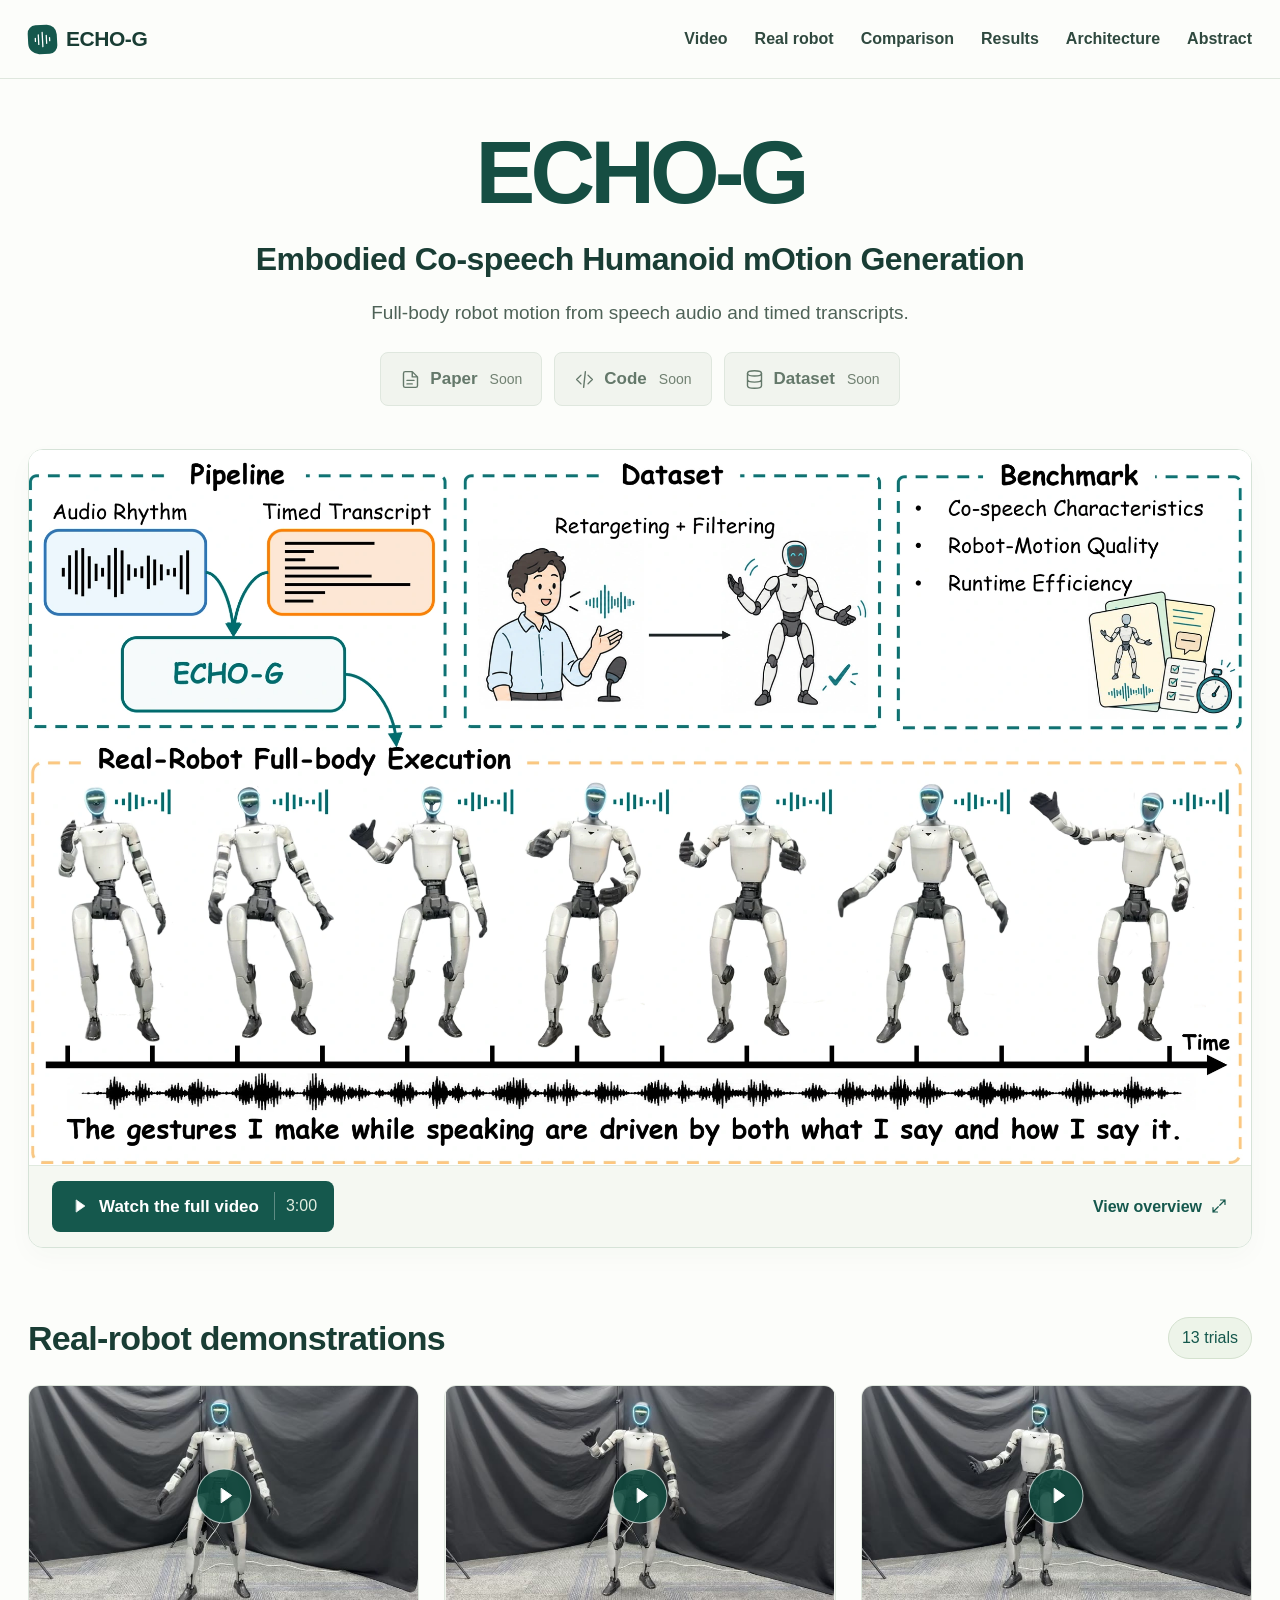
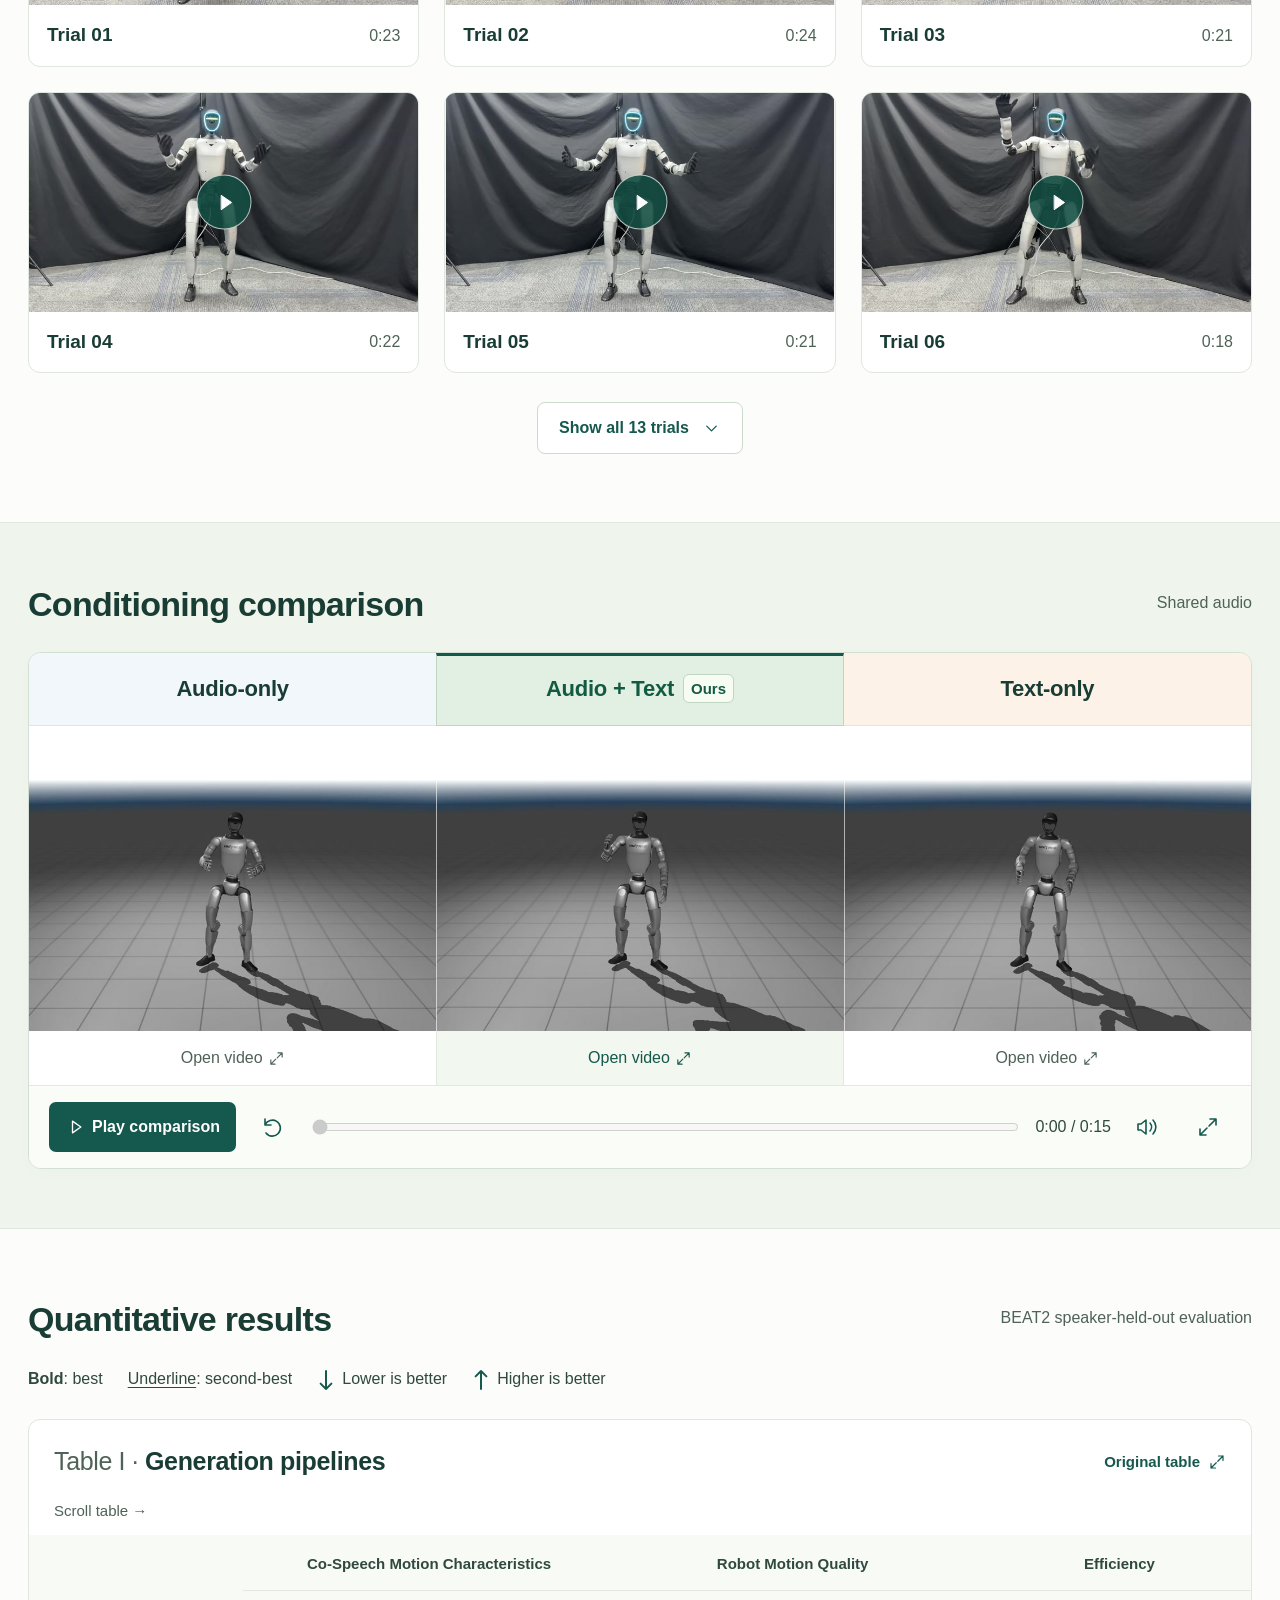
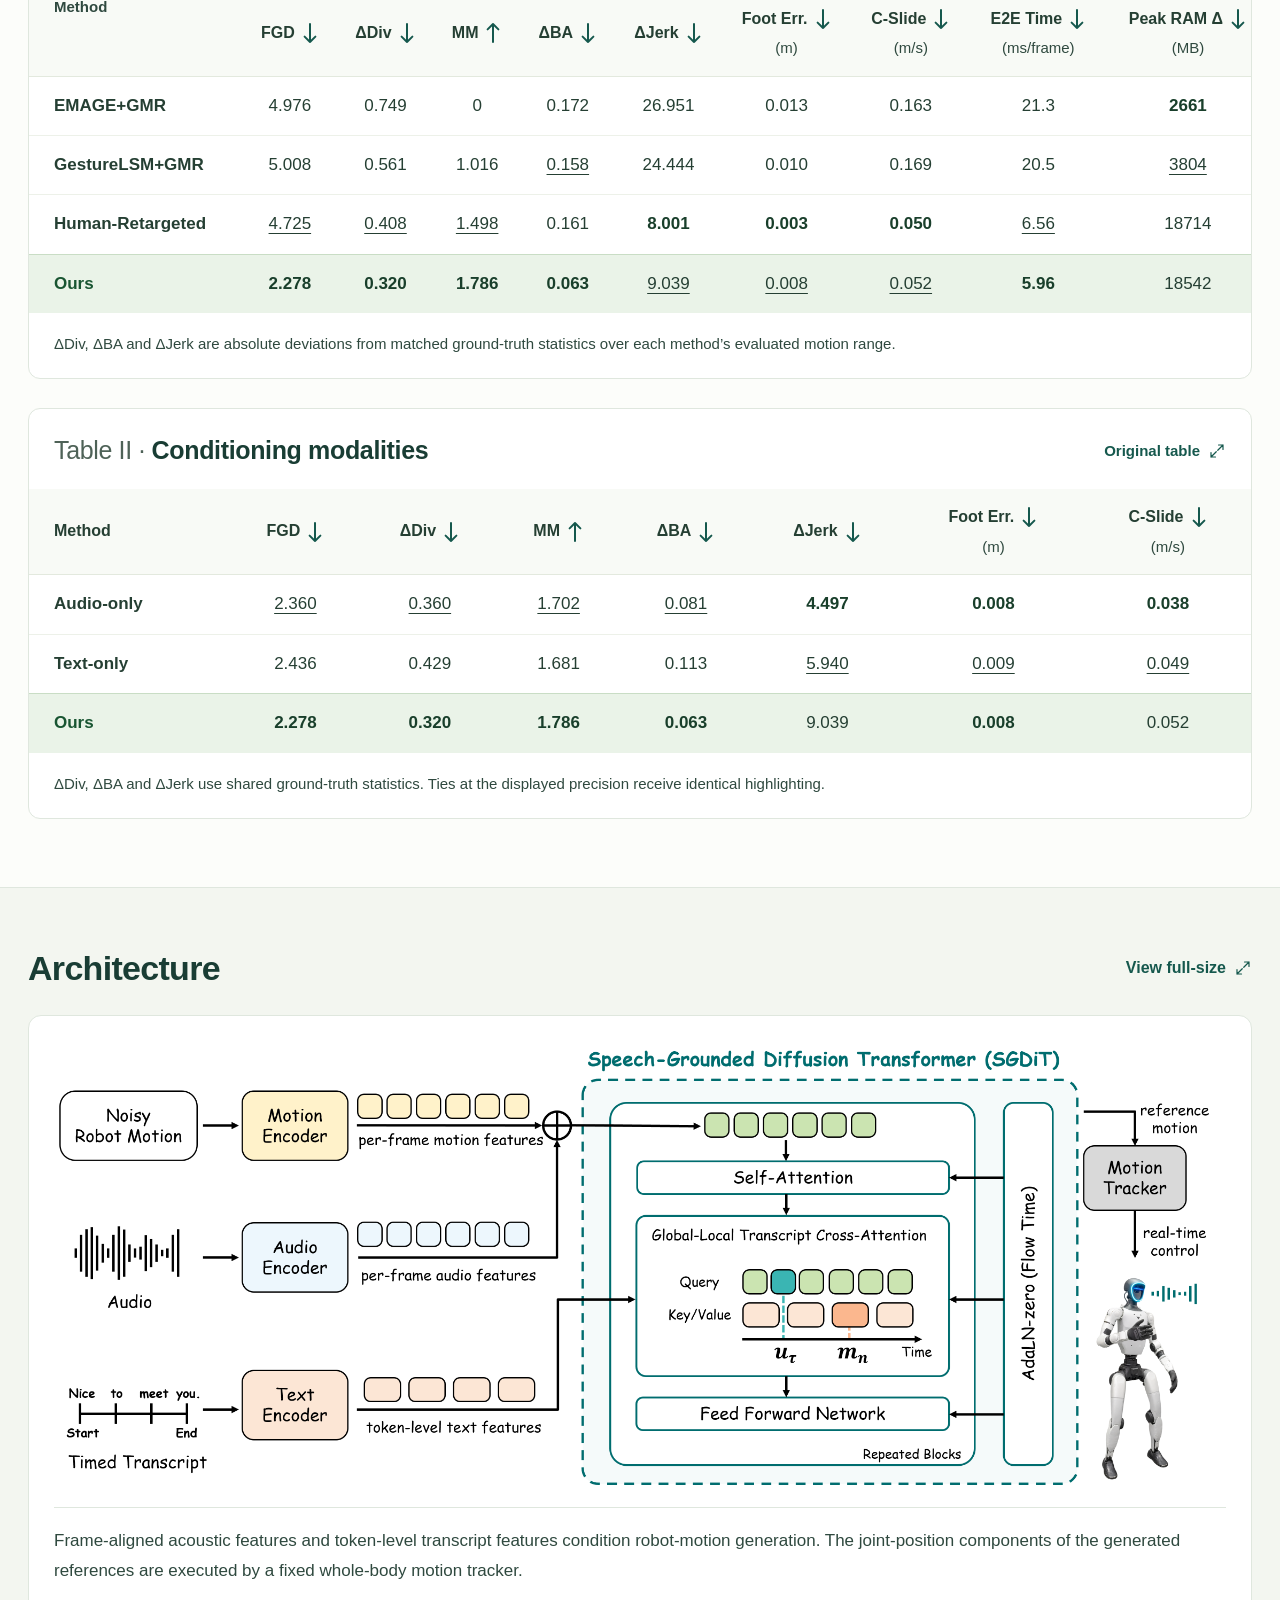
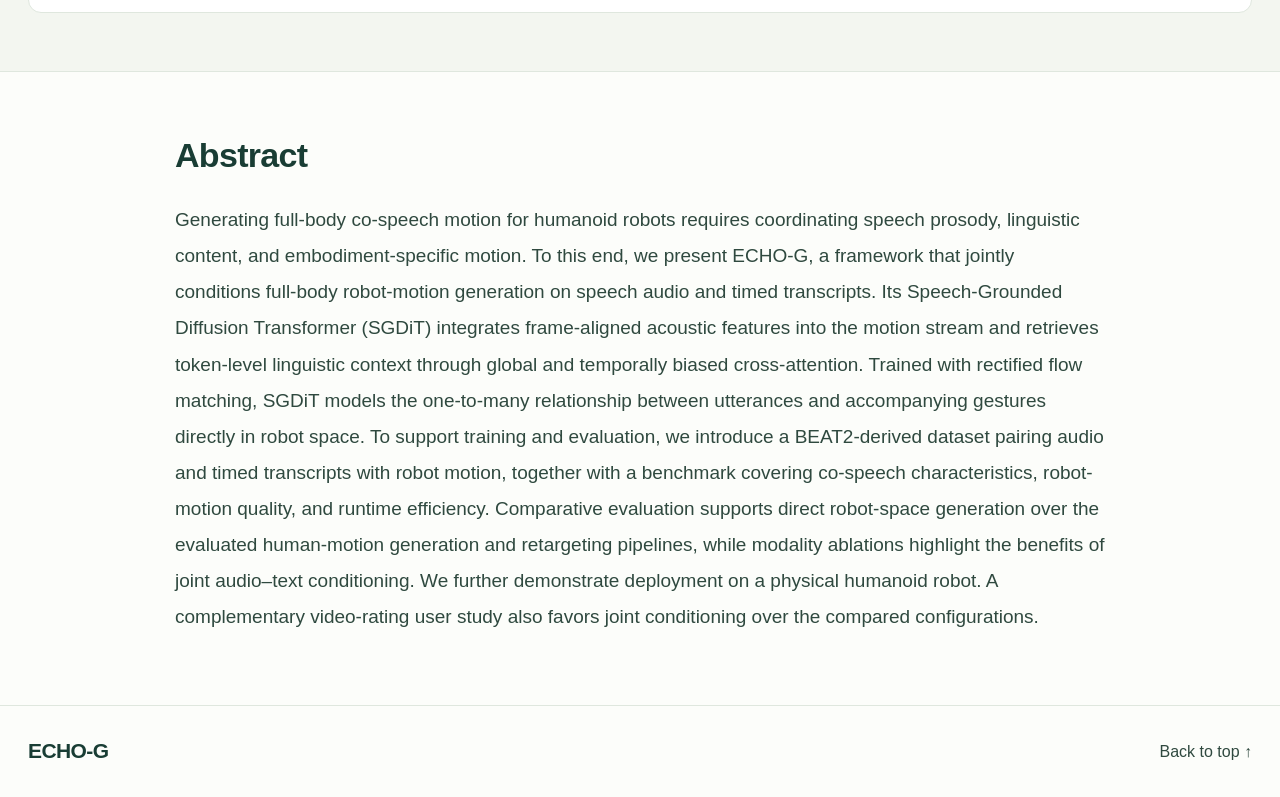
==== commit 42eb272d: "front fix" ====
--- a/index.html
+++ b/index.html
@@ -1,65 +1,66 @@
-<!doctype html>
+<!DOCTYPE html>
+
 <html lang="en">
 <head>
-<meta charset="utf-8"><meta name="viewport" content="width=device-width, initial-scale=1">
-<meta name="theme-color" content="#15584d">
-<meta name="description" content="ECHO-G generates full-body humanoid co-speech motion from speech audio and timed transcripts. Watch real-robot demonstrations, compare conditioning modalities, and explore the results.">
-<meta property="og:type" content="website"><meta property="og:title" content="ECHO-G · Embodied Co-speech Humanoid mOtion Generation">
-<meta property="og:description" content="Speech audio and timed transcripts, translated into full-body robot motion.">
-<meta property="og:url" content="https://echo-g-project.github.io/"><meta property="og:image" content="https://echo-g-project.github.io/assets/images/social-cover.jpg">
-<meta name="twitter:card" content="summary_large_image">
+<meta charset="utf-8"/><meta content="width=device-width, initial-scale=1" name="viewport"/>
+<meta content="#15584d" name="theme-color"/>
+<meta content="ECHO-G generates full-body humanoid co-speech motion from speech audio and timed transcripts. Watch real-robot demonstrations, compare conditioning modalities, and explore the results." name="description"/>
+<meta content="website" property="og:type"/><meta content="ECHO-G · Embodied Co-speech Humanoid mOtion Generation" property="og:title"/>
+<meta content="Speech audio and timed transcripts, translated into full-body robot motion." property="og:description"/>
+<meta content="https://echo-g-project.github.io/" property="og:url"/><meta content="https://echo-g-project.github.io/assets/images/social-cover.jpg" property="og:image"/>
+<meta content="summary_large_image" name="twitter:card"/>
 <title>ECHO-G · Embodied Co-speech Humanoid mOtion Generation</title>
-<link rel="icon" href="assets/images/favicon.svg" type="image/svg+xml">
-<link rel="stylesheet" href="styles.css?v=3"><script src="site-config.js?v=3" defer></script><script src="main.js?v=3" defer></script>
-</head><body><a class="skip-link" href="#main">Skip to content</a><svg class="icon-library" xmlns="http://www.w3.org/2000/svg" aria-hidden="true">
-<symbol id="i-wave" viewBox="0 0 24 24"><path d="M3 10v4m4-8v12m5-15v18m5-14v10m4-7v4"/></symbol>
-<symbol id="i-paper" viewBox="0 0 24 24"><path d="M14 3H6a2 2 0 0 0-2 2v14a2 2 0 0 0 2 2h12a2 2 0 0 0 2-2V9zM14 3v6h6M8 13h8M8 17h6"/></symbol>
-<symbol id="i-code" viewBox="0 0 24 24"><path d="m8 7-5 5 5 5m8-10 5 5-5 5m-3-14-2 18"/></symbol>
-<symbol id="i-data" viewBox="0 0 24 24"><ellipse cx="12" cy="5" rx="8" ry="3"/><path d="M4 5v7c0 1.7 3.6 3 8 3s8-1.3 8-3V5M4 12v7c0 1.7 3.6 3 8 3s8-1.3 8-3v-7"/></symbol>
-<symbol id="i-play" viewBox="0 0 24 24"><path d="m9 5 10 7-10 7z"/></symbol>
-<symbol id="i-pause" viewBox="0 0 24 24"><path d="M9 5v14m6-14v14"/></symbol>
-<symbol id="i-arrow" viewBox="0 0 24 24"><path d="M5 12h14m-6-6 6 6-6 6"/></symbol>
-<symbol id="i-expand" viewBox="0 0 24 24"><path d="M14 4h6v6m0-6-7 7M10 20H4v-6m0 6 7-7"/></symbol>
-<symbol id="i-chevron" viewBox="0 0 24 24"><path d="m6 9 6 6 6-6"/></symbol>
-<symbol id="i-close" viewBox="0 0 24 24"><path d="m6 6 12 12M6 18 18 6"/></symbol>
-<symbol id="i-sound" viewBox="0 0 24 24"><path d="m10 5-5 4H2v6h3l5 4V5zm4 3a6 6 0 0 1 0 8m3-11a10 10 0 0 1 0 14"/></symbol>
-<symbol id="i-muted" viewBox="0 0 24 24"><path d="m10 5-5 4H2v6h3l5 4V5zm5 4 6 6m0-6-6 6"/></symbol>
-<symbol id="i-replay" viewBox="0 0 24 24"><path d="M4 10a8 8 0 1 1 1 8M4 4v6h6"/></symbol>
+<link href="assets/images/favicon.svg" rel="icon" type="image/svg+xml"/>
+<link href="styles.css?v=3" rel="stylesheet"/><script defer="" src="site-config.js?v=5.0"></script><script defer="" src="main.js?v=5.0"></script>
+<link href="readability-v5.css?v=5.0" rel="stylesheet"/><script defer="" src="refinements-v5.js?v=5.0"></script></head><body><a class="skip-link" href="#main">Skip to content</a><svg aria-hidden="true" class="icon-library" xmlns="http://www.w3.org/2000/svg">
+<symbol id="i-wave" viewBox="0 0 24 24"><path d="M3 10v4m4-8v12m5-15v18m5-14v10m4-7v4"></path></symbol>
+<symbol id="i-paper" viewBox="0 0 24 24"><path d="M14 3H6a2 2 0 0 0-2 2v14a2 2 0 0 0 2 2h12a2 2 0 0 0 2-2V9zM14 3v6h6M8 13h8M8 17h6"></path></symbol>
+<symbol id="i-code" viewBox="0 0 24 24"><path d="m8 7-5 5 5 5m8-10 5 5-5 5m-3-14-2 18"></path></symbol>
+<symbol id="i-data" viewBox="0 0 24 24"><ellipse cx="12" cy="5" rx="8" ry="3"></ellipse><path d="M4 5v7c0 1.7 3.6 3 8 3s8-1.3 8-3V5M4 12v7c0 1.7 3.6 3 8 3s8-1.3 8-3v-7"></path></symbol>
+<symbol id="i-play" viewBox="0 0 24 24"><path d="m9 5 10 7-10 7z"></path></symbol>
+<symbol id="i-pause" viewBox="0 0 24 24"><path d="M9 5v14m6-14v14"></path></symbol>
+<symbol id="i-arrow" viewBox="0 0 24 24"><path d="M5 12h14m-6-6 6 6-6 6"></path></symbol>
+<symbol id="i-expand" viewBox="0 0 24 24"><path d="M14 4h6v6m0-6-7 7M10 20H4v-6m0 6 7-7"></path></symbol>
+<symbol id="i-chevron" viewBox="0 0 24 24"><path d="m6 9 6 6 6-6"></path></symbol>
+<symbol id="i-close" viewBox="0 0 24 24"><path d="m6 6 12 12M6 18 18 6"></path></symbol>
+<symbol id="i-sound" viewBox="0 0 24 24"><path d="m10 5-5 4H2v6h3l5 4V5zm4 3a6 6 0 0 1 0 8m3-11a10 10 0 0 1 0 14"></path></symbol>
+<symbol id="i-muted" viewBox="0 0 24 24"><path d="m10 5-5 4H2v6h3l5 4V5zm5 4 6 6m0-6-6 6"></path></symbol>
+<symbol id="i-replay" viewBox="0 0 24 24"><path d="M4 10a8 8 0 1 1 1 8M4 4v6h6"></path></symbol>
 </svg>
-<header class="site-header"><div class="header-inner"><a href="#top" class="wordmark" aria-label="ECHO-G home"><span class="brand-mark"><svg class="icon" aria-hidden="true"><use href="#i-wave"/></svg></span>ECHO-G</a><nav aria-label="Page sections"><a href="#main-video">Video</a><a href="#real-robot">Real robot</a><a href="#comparison">Comparison</a><a href="#results">Results</a><a href="#architecture">Architecture</a><a href="#abstract">Abstract</a></nav></div></header>
+<header class="site-header"><div class="header-inner"><a aria-label="ECHO-G home" class="wordmark" href="#top"><span class="brand-mark"><svg aria-hidden="true" class="icon"><use href="#i-wave"></use></svg></span>ECHO-G</a><nav aria-label="Page sections"><a href="#main-video">Video</a><a href="#real-robot">Real robot</a><a href="#comparison">Comparison</a><a href="#results">Results</a><a href="#architecture">Architecture</a><a href="#abstract">Abstract</a></nav></div></header>
 <main id="main">
-<section class="hero section-shell" id="top" aria-labelledby="project-heading">
+<section aria-labelledby="project-heading" class="hero section-shell" id="top">
 <h1 id="project-heading"><span class="project-name">ECHO-G</span><span class="paper-title">Embodied Co-speech Humanoid mOtion Generation</span></h1>
 <p class="hero-description">Full-body robot motion from speech audio and timed transcripts.</p>
-<div class="authors" id="authors" hidden></div><div class="affiliations" id="affiliations" hidden></div>
-<div class="hero-links" aria-label="Project resources"><button type="button" class="resource-button" data-resource="paper" disabled aria-label="Paper: link pending"><svg class="icon" aria-hidden="true"><use href="#i-paper"/></svg><span>Paper</span><span class="pending-tag">Soon</span></button><button type="button" class="resource-button" data-resource="code" disabled aria-label="Code: link pending"><svg class="icon" aria-hidden="true"><use href="#i-code"/></svg><span>Code</span><span class="pending-tag">Soon</span></button><button type="button" class="resource-button" data-resource="dataset" disabled aria-label="Dataset: link pending"><svg class="icon" aria-hidden="true"><use href="#i-data"/></svg><span>Dataset</span><span class="pending-tag">Soon</span></button></div><p class="resource-note" id="resource-note">Research resources are being prepared.</p>
+<div class="authors" hidden="" id="authors"></div><div class="affiliations" hidden="" id="affiliations"></div>
+<div aria-label="Project resources" class="hero-links"><button aria-label="Paper: link pending" class="resource-button" data-resource="paper" disabled="" type="button"><svg aria-hidden="true" class="icon"><use href="#i-paper"></use></svg><span>Paper</span><span class="pending-tag">Soon</span></button><button aria-label="Code: link pending" class="resource-button" data-resource="code" disabled="" type="button"><svg aria-hidden="true" class="icon"><use href="#i-code"></use></svg><span>Code</span><span class="pending-tag">Soon</span></button><button aria-label="Dataset: link pending" class="resource-button" data-resource="dataset" disabled="" type="button"><svg aria-hidden="true" class="icon"><use href="#i-data"></use></svg><span>Dataset</span><span class="pending-tag">Soon</span></button></div><p class="resource-note" hidden="" id="resource-note"></p>
 </section>
-<section class="main-video-section section-shell" id="main-video" aria-labelledby="main-video-heading">
-<h2 id="main-video-heading" class="sr-only">Main video</h2>
-<figure class="featured-media"><div class="featured-player" id="main-video-slot"></div><div class="feature-toolbar"><button type="button" id="main-play" class="main-play"><svg class="icon" aria-hidden="true"><use href="#i-play"/></svg><span>Watch the full video</span><span class="main-duration">3:00</span></button><button type="button" class="text-link" id="open-cover">View project overview <svg class="icon" aria-hidden="true"><use href="#i-expand"/></svg></button></div></figure>
-<p class="video-hint">Play with sound. The cover illustration can also be opened at full resolution.</p>
+<section aria-labelledby="main-video-heading" class="main-video-section section-shell" id="main-video">
+<h2 class="sr-only" id="main-video-heading">Main video</h2>
+<figure class="featured-media"><div class="featured-player" id="main-video-slot"></div><div class="feature-toolbar"><button class="main-play" id="main-play" type="button"><svg aria-hidden="true" class="icon"><use href="#i-play"></use></svg><span>Watch the full video</span><span class="main-duration">3:00</span></button><button class="text-link" id="open-cover" type="button">View overview <svg aria-hidden="true" class="icon"><use href="#i-expand"></use></svg></button></div></figure>
+
 </section>
-<section class="trials-section section-shell" id="real-robot" aria-labelledby="trials-heading">
-<div class="section-heading"><div><p class="section-kicker">On the robot</p><h2 id="trials-heading">Real-robot demonstrations<span>.</span></h2></div><span class="count-chip" id="trial-count">13 videos</span></div>
-<p class="section-intro">Generated gestures executed alongside the corresponding speech.</p><div class="trial-grid" id="trial-grid"></div>
-<div class="gallery-actions"><button class="outline-button" id="gallery-toggle" type="button" aria-controls="trial-grid" aria-expanded="false"><span>Show all 13 videos</span><svg class="icon" aria-hidden="true"><use href="#i-chevron"/></svg></button><p>Videos play on demand. Only one audio track plays at a time.</p></div>
+<section aria-labelledby="trials-heading" class="trials-section section-shell" id="real-robot">
+<div class="section-heading"><div><h2 id="trials-heading">Real-robot demonstrations</h2></div><span class="count-chip" id="trial-count">13 trials</span></div>
+<div class="trial-grid" id="trial-grid"></div>
+<div class="gallery-actions"><button aria-controls="trial-grid" aria-expanded="false" class="outline-button" id="gallery-toggle" type="button"><span>Show all 13 videos</span><svg aria-hidden="true" class="icon"><use href="#i-chevron"></use></svg></button></div>
 </section>
-<section class="comparison-section" id="comparison" aria-labelledby="comparison-heading"><div class="section-shell">
-<div class="section-heading"><div><p class="section-kicker">Conditioning comparison</p><h2 id="comparison-heading">One utterance. Three conditions<span>.</span></h2></div><p class="section-aside">Matched frames · Shared speech</p></div>
-<p class="section-intro">Audio-only on the left, joint audio–text in the center, and text-only on the right.</p>
-<div class="comparison-card"><div class="comparison-scroll" id="comparison-scroll" tabindex="0" role="region" aria-label="Audio-only, audio plus text, and text-only comparison. Scroll horizontally on a small screen."><div class="comparison-canvas"><div class="comparison-labels" id="comparison-labels"></div><div class="comparison-player" id="comparison-player"></div><div class="comparison-links" id="comparison-links"></div></div></div>
-<div class="comparison-controls"><button type="button" id="comparison-play" class="comparison-play" aria-label="Play all three conditions together"><svg class="icon" aria-hidden="true"><use href="#i-play"/></svg><span>Play comparison</span></button><button type="button" id="comparison-replay" class="icon-button" aria-label="Replay comparison"><svg class="icon" aria-hidden="true"><use href="#i-replay"/></svg></button><label class="sr-only" for="comparison-seek">Comparison position</label><input id="comparison-seek" type="range" min="0" max="15.07" step="0.01" value="0" disabled><span class="time-readout" id="comparison-time">0:00 / 0:15</span><button type="button" class="icon-button" id="comparison-sound" aria-label="Mute comparison audio" aria-pressed="false"><svg class="icon" aria-hidden="true"><use href="#i-sound"/></svg></button><button type="button" class="icon-button" id="comparison-fullscreen" aria-label="Open comparison in full screen"><svg class="icon" aria-hidden="true"><use href="#i-expand"/></svg></button></div></div>
-<p class="comparison-note">Synchronized playback with a single speech track. <span class="mobile-note">Swipe horizontally to inspect each condition.</span></p>
+<section aria-labelledby="comparison-heading" class="comparison-section" id="comparison"><div class="section-shell">
+<div class="section-heading"><div><h2 id="comparison-heading">Conditioning comparison</h2></div><p class="section-aside">Shared audio</p></div>
+
+<div class="comparison-card"><div aria-label="Audio-only, audio plus text, and text-only comparison. Scroll horizontally on a small screen." class="comparison-scroll" id="comparison-scroll" role="region" tabindex="0"><div class="comparison-canvas"><div class="comparison-labels" id="comparison-labels"></div><div class="comparison-player" id="comparison-player"></div><div class="comparison-links" id="comparison-links"></div></div></div>
+<div class="comparison-controls"><button aria-label="Play all three conditions together" class="comparison-play" id="comparison-play" type="button"><svg aria-hidden="true" class="icon"><use href="#i-play"></use></svg><span>Play comparison</span></button><button aria-label="Replay comparison" class="icon-button" id="comparison-replay" type="button"><svg aria-hidden="true" class="icon"><use href="#i-replay"></use></svg></button><label class="sr-only" for="comparison-seek">Comparison position</label><input disabled="" id="comparison-seek" max="15.07" min="0" step="0.01" type="range" value="0"/><span class="time-readout" id="comparison-time">0:00 / 0:15</span><button aria-label="Mute comparison audio" aria-pressed="false" class="icon-button" id="comparison-sound" type="button"><svg aria-hidden="true" class="icon"><use href="#i-sound"></use></svg></button><button aria-label="Open comparison in full screen" class="icon-button" id="comparison-fullscreen" type="button"><svg aria-hidden="true" class="icon"><use href="#i-expand"></use></svg></button></div></div>
+
 </div></section>
-<section class="results-section section-shell" id="results" aria-labelledby="results-heading"><div class="section-heading"><div><p class="section-kicker">Quantitative evaluation</p><h2 id="results-heading">Results<span>.</span></h2></div><p class="section-aside">BEAT2 speaker-held-out evaluation</p></div>
-<div class="ranking-legend"><span><strong>Bold</strong> best</span><span><u>Underline</u> second-best</span><span>↓ lower is better &nbsp; · &nbsp; ↑ higher is better</span></div><div id="benchmark-tables" class="benchmark-tables"></div>
+<section aria-labelledby="results-heading" class="results-section section-shell" id="results"><div class="section-heading"><div><h2 id="results-heading">Quantitative results</h2></div><p class="section-aside">BEAT2 speaker-held-out evaluation</p></div>
+<div class="ranking-legend"><span><strong>Bold</strong> best</span><span><u>Underline</u> second-best</span><span>↓ lower is better   ·   ↑ higher is better</span></div><div class="benchmark-tables" id="benchmark-tables"></div>
 </section>
-<section class="architecture-section" id="architecture" aria-labelledby="architecture-heading"><div class="section-shell"><div class="section-heading"><div><p class="section-kicker">The framework</p><h2 id="architecture-heading">Inside SGDiT<span>.</span></h2></div><button type="button" class="text-link" id="open-architecture">Full-size figure <svg class="icon" aria-hidden="true"><use href="#i-expand"/></svg></button></div>
-<figure class="architecture-figure"><button type="button" class="figure-button" id="architecture-image-button" aria-label="Enlarge the SGDiT architecture"><img id="architecture-image" src="assets/images/Arch-4.png" width="4386" height="1662" loading="lazy" decoding="async" alt="SGDiT architecture and tracking interface."></button><figcaption id="architecture-caption"></figcaption></figure></div></section>
-<section class="abstract-section section-shell" id="abstract" aria-labelledby="abstract-heading"><div class="abstract-layout"><div><p class="section-kicker">The paper</p><h2 id="abstract-heading">Abstract<span>.</span></h2></div><div class="abstract-copy"><p id="abstract-text">Generating full-body co-speech motion for humanoid robots requires coordinating speech prosody, linguistic content, and embodiment-specific motion. To this end, we present ECHO-G, a framework that jointly conditions full-body robot-motion generation on speech audio and timed transcripts. Its Speech-Grounded Diffusion Transformer (SGDiT) integrates frame-aligned acoustic features into the motion stream and retrieves token-level linguistic context through global and temporally biased cross-attention. Trained with rectified flow matching, SGDiT models the one-to-many relationship between utterances and accompanying gestures directly in robot space. To support training and evaluation, we introduce a BEAT2-derived dataset pairing audio and timed transcripts with robot motion, together with a benchmark covering co-speech characteristics, robot-motion quality, and runtime efficiency. Comparative evaluation supports direct robot-space generation over the evaluated human-motion generation and retargeting pipelines, while modality ablations highlight the benefits of joint audio–text conditioning. We further demonstrate deployment on a physical humanoid robot. A complementary video-rating user study also favors joint conditioning over the compared configurations.</p><p id="abstract-release" hidden></p></div></div></section>
-<section class="citation-section section-shell" id="citation" hidden><h2>Citation</h2><pre id="citation-code"></pre></section>
+<section aria-labelledby="architecture-heading" class="architecture-section" id="architecture"><div class="section-shell"><div class="section-heading"><div><h2 id="architecture-heading">Architecture</h2></div><button class="text-link" id="open-architecture" type="button">View full-size <svg aria-hidden="true" class="icon"><use href="#i-expand"></use></svg></button></div>
+<figure class="architecture-figure"><button aria-label="Enlarge the SGDiT architecture" class="figure-button" id="architecture-image-button" type="button"><img alt="SGDiT architecture and tracking interface." decoding="async" height="1662" id="architecture-image" loading="lazy" src="assets/images/Arch-4.png" width="4386"/></button><figcaption id="architecture-caption"></figcaption></figure></div></section>
+<section aria-labelledby="abstract-heading" class="abstract-section section-shell" id="abstract"><div class="abstract-layout"><div><h2 id="abstract-heading">Abstract</h2></div><div class="abstract-copy"><p id="abstract-text">Generating full-body co-speech motion for humanoid robots requires coordinating speech prosody, linguistic content, and embodiment-specific motion. To this end, we present ECHO-G, a framework that jointly conditions full-body robot-motion generation on speech audio and timed transcripts. Its Speech-Grounded Diffusion Transformer (SGDiT) integrates frame-aligned acoustic features into the motion stream and retrieves token-level linguistic context through global and temporally biased cross-attention. Trained with rectified flow matching, SGDiT models the one-to-many relationship between utterances and accompanying gestures directly in robot space. To support training and evaluation, we introduce a BEAT2-derived dataset pairing audio and timed transcripts with robot motion, together with a benchmark covering co-speech characteristics, robot-motion quality, and runtime efficiency. Comparative evaluation supports direct robot-space generation over the evaluated human-motion generation and retargeting pipelines, while modality ablations highlight the benefits of joint audio–text conditioning. We further demonstrate deployment on a physical humanoid robot. A complementary video-rating user study also favors joint conditioning over the compared configurations.</p><p hidden="" id="abstract-release"></p></div></div></section>
+<section class="citation-section section-shell" hidden="" id="citation"><h2>Citation</h2><pre id="citation-code"></pre></section>
 </main>
-<footer class="site-footer"><div class="section-shell footer-inner"><a href="#top" class="footer-brand">ECHO-G</a><p>Embodied Co-speech Humanoid mOtion Generation</p><a href="#top" class="back-top">Back to top ↑</a></div></footer>
-<dialog class="figure-dialog" id="figure-dialog"><div class="dialog-toolbar"><h2 id="dialog-title">Project overview</h2><button type="button" id="close-dialog" class="icon-button" aria-label="Close full-size figure"><svg class="icon" aria-hidden="true"><use href="#i-close"/></svg></button></div><img id="dialog-image" alt=""><a id="dialog-original" class="text-link" target="_blank" rel="noopener noreferrer">Open original file <svg class="icon" aria-hidden="true"><use href="#i-expand"/></svg></a></dialog>
+<footer class="site-footer"><div class="section-shell footer-inner"><a class="footer-brand" href="#top">ECHO-G</a><a class="back-top" href="#top">Back to top ↑</a></div></footer>
+<dialog class="figure-dialog" id="figure-dialog"><div class="dialog-toolbar"><h2 id="dialog-title">Project overview</h2><button aria-label="Close full-size figure" class="icon-button" id="close-dialog" type="button"><svg aria-hidden="true" class="icon"><use href="#i-close"></use></svg></button></div><img alt="" id="dialog-image"/><a class="text-link" id="dialog-original" rel="noopener noreferrer" target="_blank">Open original file <svg aria-hidden="true" class="icon"><use href="#i-expand"></use></svg></a></dialog>
 <noscript><p class="noscript-note">Enable JavaScript for the video gallery and tables. Direct files: <a href="assets/videos/long-video.mp4">main video</a>, <a href="assets/videos/comparison/conditioning-comparison.mp4">modality comparison</a>, <a href="assets/tables/TABLE1.png">Table I</a>, <a href="assets/tables/TABLE2.png">Table II</a>.</p></noscript>
 </body></html>
--- a/readability-v5.css
+++ b/readability-v5.css
@@ -0,0 +1,230 @@
+/* ECHO-G v5: readable body and data typography; restrained labels.
+ * This file replaces readability-v4.css and loads after the original styles.css.
+ * No remote fonts, new dependencies or changes to scientific content. */
+:root {
+  --max: 1280px;
+  --sans: -apple-system, BlinkMacSystemFont, "Segoe UI", "Helvetica Neue", Arial, sans-serif;
+  --body: #2f493f;
+  --muted: #4e6257;
+}
+body { font-family: var(--sans); font-size: 18px; line-height: 1.75; }
+button, input, select, textarea { font-family: inherit; }
+html { scroll-padding-top: 108px; }
+.header-inner { height: 78px; max-width: 1392px; }
+.wordmark { font-size: 21px; font-weight: 700; letter-spacing: -.45px; }
+nav { gap: 27px; }
+nav a { font-size: 16px; font-weight: 550; padding-block: 17px; }
+.hero { padding: 45px 0 34px; }
+.project-name { font-size: clamp(70px, 7vw, 96px); font-weight: 750; letter-spacing: -.055em; margin-bottom: 17px; }
+.paper-title { font-size: clamp(28px, 2.5vw, 34px); line-height: 1.35; font-weight: 550; letter-spacing: -.5px; max-width: 1150px; margin-inline: auto; }
+.hero-description { font-size: 19px; line-height: 1.7; margin: 16px auto 23px; }
+.hero-links { gap: 12px; }
+.resource-button { font-size: 17px; gap: 9px; padding: 11px 19px; min-height: 48px; }
+.resource-button .icon { width: 21px; height: 21px; }
+.pending-tag { font-size: 14px; letter-spacing: 0; font-weight: 500; margin-left: 3px; text-transform: none; }
+.resource-note { display: none !important; }
+.authors { font-size: 18px; }
+.affiliations { font-size: 16px; }
+h2 { font-size: 34px; line-height: 1.3; font-weight: 650; letter-spacing: -.7px; }
+.section-heading { margin-bottom: 25px; gap: 20px; align-items: center; }
+.section-kicker { display: none; }
+.section-aside { font-size: 16px; line-height: 1.6; }
+.section-intro { font-size: 18px; line-height: 1.8; }
+.feature-toolbar { min-height: 78px; padding: 15px 23px; }
+.main-play { font-size: 17px; min-height: 48px; padding: 11px 17px; gap: 10px; }
+.main-play .icon { width: 20px; height: 20px; }
+.main-duration { font-size: 16px; padding-left: 11px; }
+.text-link { font-size: 16px; line-height: 1.6; gap: 8px; min-height: 38px; }
+.text-link .icon { width: 18px; height: 18px; }
+.trials-section { padding: 68px 0; }
+.count-chip { font-size: 16px; padding: 6px 13px; letter-spacing: 0; }
+.trial-grid { gap: 25px; }
+.trial-card { border-radius: 12px; }
+.trial-meta { padding: 16px 18px; }
+.trial-meta h3 { font-size: 19px; line-height: 1.5; font-weight: 650; font-variant-numeric: tabular-nums; }
+.trial-meta span { font-size: 16px; }
+.video-play { width: 55px; height: 55px; }
+.video-play .icon { width: 24px; height: 24px; }
+.outline-button { font-size: 16px; min-height: 48px; padding: 11px 21px; }
+.outline-button .icon { width: 19px; height: 19px; }
+.gallery-actions { margin-top: 29px; }
+.video-error { font-size: 16px; line-height: 1.65; }
+/* One set of condition names; no duplicate explanatory line under each name. */
+.comparison-section { padding: 59px 0; }
+.comparison-canvas { min-width: 960px; }
+.comparison-label { min-height: 73px; padding: 17px 12px; display: flex; align-items: center; justify-content: center; gap: 9px; }
+.comparison-label:nth-child(2) { padding-top: 14px; }
+.comparison-label strong { font-size: 22px; line-height: 1.35; font-weight: 650; letter-spacing: -.25px; }
+.comparison-label small { display: none; }
+.ours-label { color: #155b43; background: #f7fcf3; border: 1px solid #bfd4c2; border-radius: 6px; font-size: 15px; font-weight: 600; line-height: 1.4; padding: 3px 7px; }
+.comparison-links a { font-size: 16px; padding: 13px 8px; min-height: 47px; }
+.comparison-links a .icon { width: 17px; height: 17px; }
+.comparison-controls { padding: 16px 20px; min-height: 80px; gap: 14px; }
+.comparison-play { font-size: 16px; min-height: 47px; padding: 11px 16px; }
+.comparison-play .icon { width: 20px; height: 20px; }
+.icon-button { width: 46px; height: 46px; padding: 10px; }
+.icon-button .icon { width: 24px; height: 24px; }
+.time-readout { font-size: 16px; color: var(--body); }
+.comparison-controls input[type=range] { min-height: 22px; }
+/* Do not shrink a table to fit a phone: keep the data readable and scroll locally. */
+.results-section { padding: 68px 0; }
+.ranking-legend { font-size: 16px; line-height: 1.65; gap: 10px 25px; margin-bottom: 26px; color: var(--body); }
+.direction-legend { display: inline-flex; gap: 7px; align-items: baseline; }
+.legend-arrow { font-family: Arial, var(--sans); font-size: 23px; line-height: 1; font-weight: 700; color: var(--green); }
+.benchmark-tables { gap: 29px; }
+.benchmark-head { padding: 23px 25px 19px; align-items: center; gap: 18px; }
+.benchmark-head h3 { font-size: 25px; line-height: 1.35; font-weight: 650; margin: 0; letter-spacing: -.35px; }
+.inline-table-number::after { content: " · "; }
+.inline-table-number { font-weight: 500; color: var(--muted); }
+.benchmark-head .text-link { font-size: 15px; padding-top: 0; }
+.benchmark-head p { display: none; }
+.scroll-hint { font-size: 15px; line-height: 1.5; color: var(--muted); margin: 0 25px 13px; display: block; }
+.scroll-hint[hidden] { display: none !important; }
+.table-scroll { scrollbar-width: auto; scrollbar-color: #769f8b #eff4ee; }
+table { font-size: 17px; line-height: 1.55; font-variant-numeric: tabular-nums; color: #253f33; }
+.pipelines-table { min-width: 1240px; }
+.modalities-table { min-width: 975px; }
+th, td { padding: 16px 13px; }
+thead th { font-size: 16px; font-weight: 650; }
+thead .group-row th { font-size: 15px; font-weight: 600; color: var(--body); padding-top: 17px; padding-bottom: 14px; }
+.metric-heading { display: inline-flex; justify-content: center; align-items: center; gap: 6px; white-space: nowrap; }
+.metric-name { font-size: 16px; line-height: 1.4; }
+.metric-arrow { display: inline-block; font-family: Arial, var(--sans); font-size: 23px; line-height: 1; font-weight: 700; color: #15584d; margin-left: 0; opacity: 1; }
+.metric-arrow svg, .legend-arrow svg { display: block; width: 18px; height: 24px; fill: none; stroke: currentColor; stroke-width: 2.2; stroke-linecap: round; stroke-linejoin: round; }
+.legend-arrow { display: inline-flex; vertical-align: middle; align-self: center; }
+.metric-unit { font-size: 15px; line-height: 1.5; color: var(--body); margin-top: 6px; font-weight: 400; }
+thead th.method-heading, tbody th { padding-left: 25px; }
+tbody th { font-size: 17px; font-weight: 550; }
+.metric-best { font-weight: 750; }
+.metric-second { text-underline-offset: 4px; text-decoration-thickness: 1.2px; }
+.table-note { font-size: 15px; line-height: 1.8; color: var(--body); padding: 17px 25px 21px; }
+/* Figures keep their actual pixels; allow full-resolution inspection on click. */
+.architecture-section { padding: 58px 0; }
+.architecture-figure { padding: 25px; }
+.architecture-figure figcaption { font-size: 17px; line-height: 1.8; color: var(--body); padding-top: 18px; margin-top: 22px; }
+.abstract-section { padding: 61px 0 70px; }
+.abstract-layout { display: block; max-width: 930px; margin-inline: auto; }
+.abstract-copy { font-size: 19px; line-height: 1.9; color: var(--body); margin-top: 25px; }
+.citation-section pre { font-size: 16px; line-height: 1.7; }
+.citation-section p { font-size: 16px; }
+.footer-inner { min-height: 91px; gap: 21px; padding-block: 22px; }
+.footer-brand { font-size: 21px; }
+.back-top { font-size: 16px; }
+.dialog-toolbar h2 { font-size: 24px; }
+.figure-dialog>.text-link { font-size: 16px; }
+.noscript-note { font-size: 16px; }
+@media (max-width: 1290px) {
+  .section-shell { width: calc(100% - 56px); }
+  .header-inner { padding-inline: 28px; }
+}
+@media (max-width: 960px) {
+  .header-inner { gap: 20px; }
+  nav { gap: 17px; }
+  nav a { font-size: 16px; }
+  .wordmark { font-size: 20px; }
+  .trial-grid { grid-template-columns: repeat(2,minmax(0,1fr)); gap: 24px; }
+  .paper-title { font-size: 31px; }
+}
+@media (max-width: 900px) {
+  html { scroll-padding-top: 143px; }
+  .header-inner { height: auto; min-height: 113px; padding: 14px 28px 0; flex-wrap: wrap; gap: 2px; }
+  .wordmark { width: 100%; }
+  nav { margin: 4px 0 0; width: 100%; gap: 23px; overflow-x: auto; overflow-y: hidden; flex-wrap: nowrap; scrollbar-width: thin; scrollbar-color: #9cb6a7 transparent; overscroll-behavior-x: contain; }
+  nav a { flex: 0 0 auto; white-space: nowrap; padding: 13px 0 14px; }
+  .section-heading { flex-wrap: wrap; gap: 12px 20px; }
+  .section-aside { text-align: left; }
+  .architecture-section .section-heading { flex-wrap: nowrap; }
+}
+@media (max-width: 600px) {
+  .section-shell { width: calc(100% - 36px); }
+  .header-inner { padding-inline: 18px; }
+  .wordmark { font-size: 20px; }
+  .brand-mark { width: 29px; height: 29px; }
+  .brand-mark .icon { width: 19px; height: 19px; }
+  nav { gap: 23px; }
+  nav a { font-size: 16px; }
+  .hero { padding: 30px 0 29px; }
+  .project-name { font-size: 73px; letter-spacing: -.055em; margin-bottom: 20px; }
+  .paper-title { font-size: 29px; line-height: 1.35; max-width: 430px; }
+  .hero-description { font-size: 17px; line-height: 1.75; max-width: 360px; margin: 17px auto 23px; }
+  .hero-links { display: grid; grid-template-columns: repeat(3,minmax(0,1fr)); gap: 8px; max-width: 410px; margin-inline: auto; }
+  .resource-button { font-size: 16px; min-height: 62px; padding: 8px; gap: 1px; flex-direction: column; }
+  .resource-button .icon { display: none; }
+  .pending-tag { font-size: 14px; margin-left: 0; }
+  .feature-toolbar { padding: 14px; gap: 14px; flex-wrap: wrap; justify-content: center; }
+  .main-play { font-size: 16px; min-height: 48px; padding: 11px 15px; }
+  .main-duration { font-size: 16px; }
+  .feature-toolbar .text-link { font-size: 16px; }
+  h2 { font-size: 29px; letter-spacing: -.5px; line-height: 1.3; }
+  .section-heading { margin-bottom: 22px; }
+  .section-aside { font-size: 16px; margin: 0; }
+  .trials-section { padding: 47px 0; }
+  .trials-section .section-heading { align-items: center; }
+  .count-chip { font-size: 15px; padding: 6px 11px; }
+  .trial-grid { grid-template-columns: 1fr; gap: 22px; }
+  .trial-meta { padding: 14px 17px; }
+  .trial-meta h3 { font-size: 19px; }
+  .trial-meta span { font-size: 16px; }
+  .outline-button { font-size: 16px; min-height: 48px; }
+  .comparison-section { padding: 45px 0; }
+  .comparison-section .section-heading { display: flex; }
+  .comparison-canvas { min-width: 0; width: 300%; }
+  .comparison-label { min-height: 73px; padding: 17px 10px; }
+  .comparison-label:nth-child(2) { padding-top: 14px; }
+  .comparison-label strong { font-size: 21px; }
+  .ours-label { font-size: 15px; }
+  .comparison-links a { font-size: 16px; min-height: 48px; padding: 12px 8px; }
+  .comparison-controls { display: grid; grid-template-columns: minmax(0,1fr) 44px 44px 44px; gap: 10px 8px; padding: 14px 12px; min-height: 116px; }
+  .comparison-play { grid-column: 1; grid-row: 1; font-size: 16px; padding: 10px 9px; min-height: 48px; line-height: 1.35; white-space: normal; }
+  .comparison-play .icon { width: 19px; height: 19px; }
+  .icon-button { width: 44px; height: 48px; }
+  #comparison-replay { grid-column: 2; grid-row: 1; }
+  #comparison-sound { grid-column: 3; grid-row: 1; }
+  #comparison-fullscreen { grid-column: 4; grid-row: 1; }
+  #comparison-seek { grid-column: 1/3; grid-row: 2; width: 100%; min-width: 0; }
+  #comparison-time { grid-column: 3/5; grid-row: 2; justify-self: end; font-size: 15px; }
+  .results-section { padding: 47px 0; }
+  .ranking-legend { font-size: 15px; gap: 8px 20px; line-height: 1.7; }
+  .legend-arrow { font-size: 23px; }
+  .benchmark-head { padding: 20px 18px 17px; flex-wrap: wrap; gap: 10px; }
+  .benchmark-head h3 { font-size: 23px; line-height: 1.4; }
+  .inline-table-number::after { content: ""; }
+  .inline-table-number { display: block; font-size: 16px; line-height: 1.5; margin-bottom: 3px; }
+  .benchmark-head .text-link { font-size: 15px; }
+  .scroll-hint { font-size: 15px; margin-inline: 18px; }
+  table, tbody th { font-size: 17px; }
+  th, td { padding: 16px 13px; }
+  thead th, .metric-name { font-size: 16px; }
+  thead .group-row th, .metric-unit { font-size: 15px; }
+  .metric-arrow { font-size: 23px; font-weight: 700; }
+  .table-note { font-size: 15px; line-height: 1.8; padding: 15px 18px 19px; }
+  .architecture-section { padding: 46px 0; }
+  .architecture-section .section-heading { flex-wrap: wrap; }
+  .architecture-section .text-link { font-size: 16px; }
+  .architecture-figure { padding: 12px; }
+  .architecture-figure figcaption { font-size: 16px; line-height: 1.85; margin-top: 17px; padding-top: 16px; }
+  .abstract-section { padding: 45px 0 50px; }
+  .abstract-copy { font-size: 18px; line-height: 1.85; margin-top: 23px; }
+  .footer-inner { min-height: 90px; padding-block: 24px; }
+  .footer-brand { font-size: 21px; }
+  .back-top { font-size: 16px; }
+  .dialog-toolbar h2 { font-size: 22px; }
+  .figure-dialog>.text-link { font-size: 16px; }
+}
+@media (max-width: 360px) {
+  .section-shell { width: calc(100% - 28px); }
+  .header-inner { padding-inline: 14px; }
+  .project-name { font-size: 65px; }
+  .paper-title { font-size: 27px; }
+  .hero-links { gap: 7px; }
+  .resource-button { padding-inline: 10px; }
+  .resource-button .icon { display: none; }
+  .comparison-play { font-size: 16px; padding-inline: 6px; gap: 4px; }
+  .comparison-controls { padding-inline: 8px; gap: 10px 5px; }
+}
+@media (prefers-reduced-motion: reduce) { html { scroll-behavior: auto; } }
+@media print {
+  .abstract-layout { max-width: none; }
+  .abstract-copy { font-size: 11pt; }
+  .section-heading { break-after: avoid; }
+}
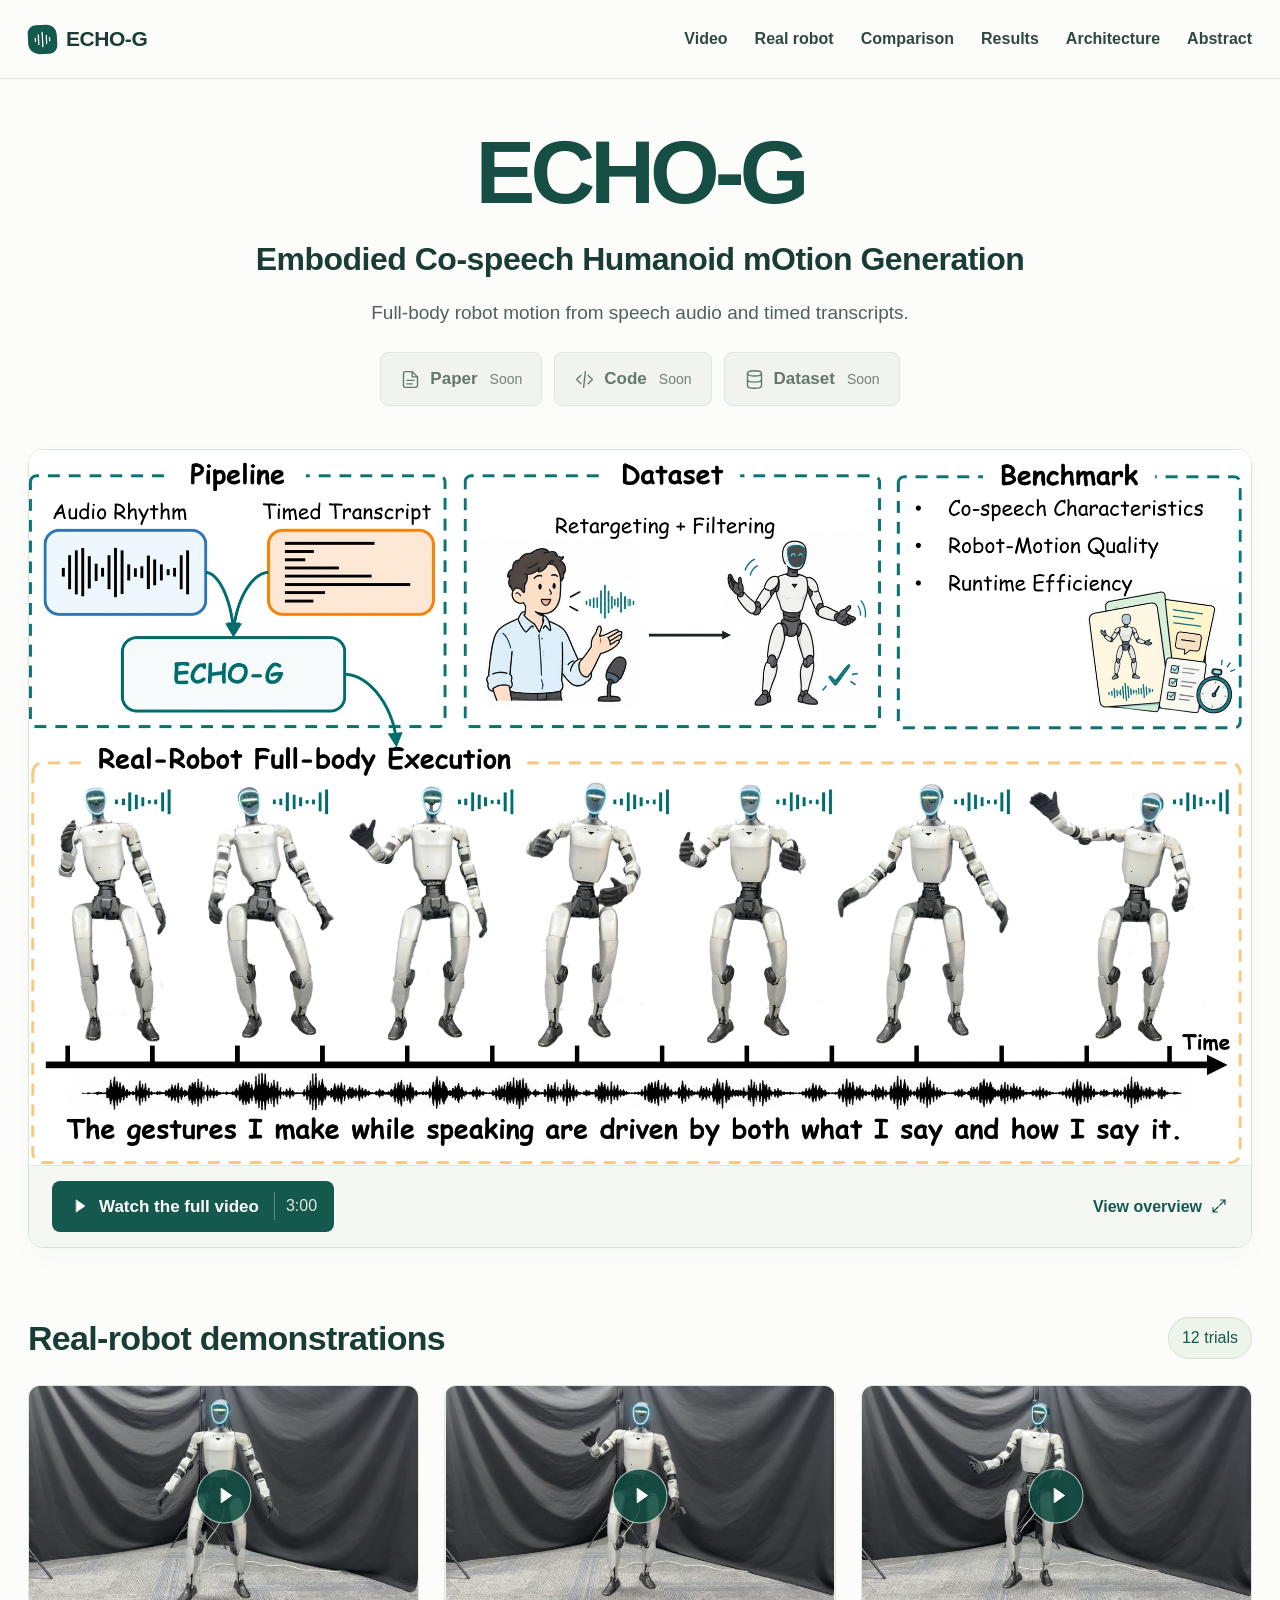
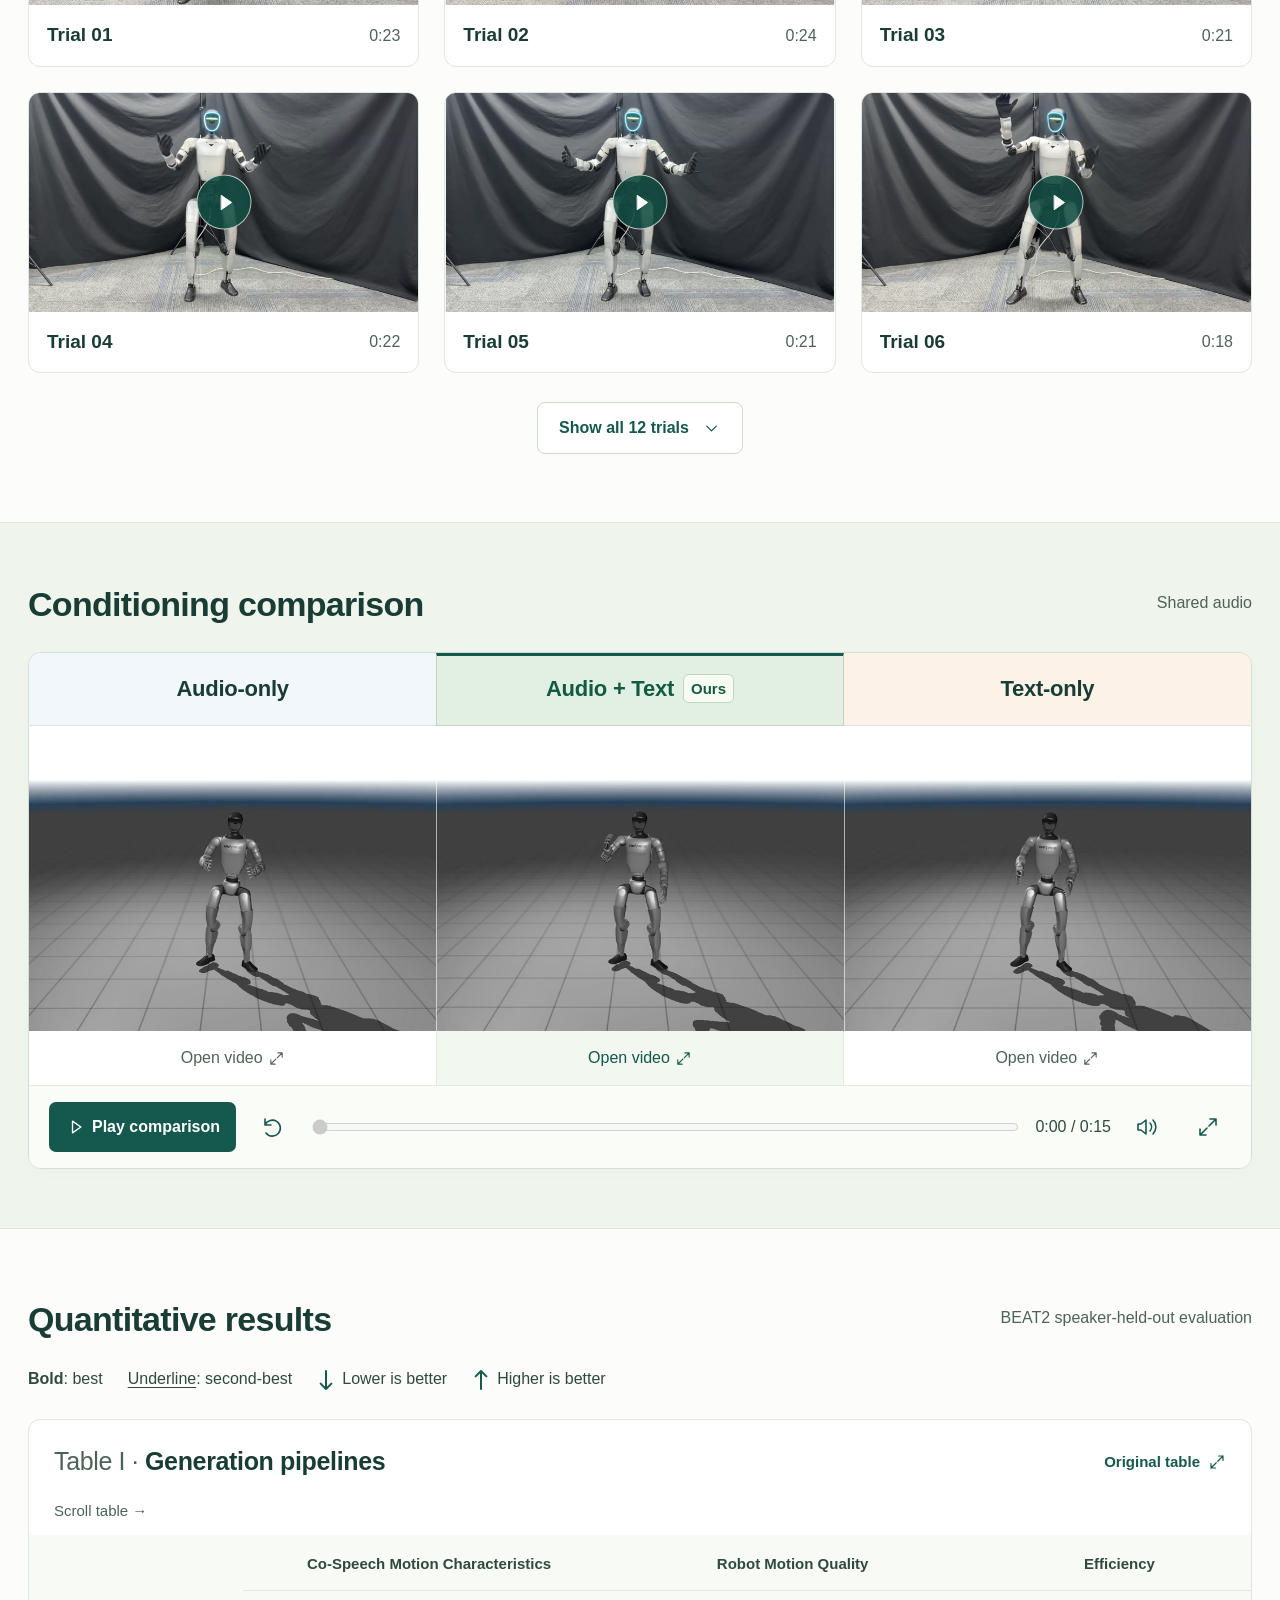
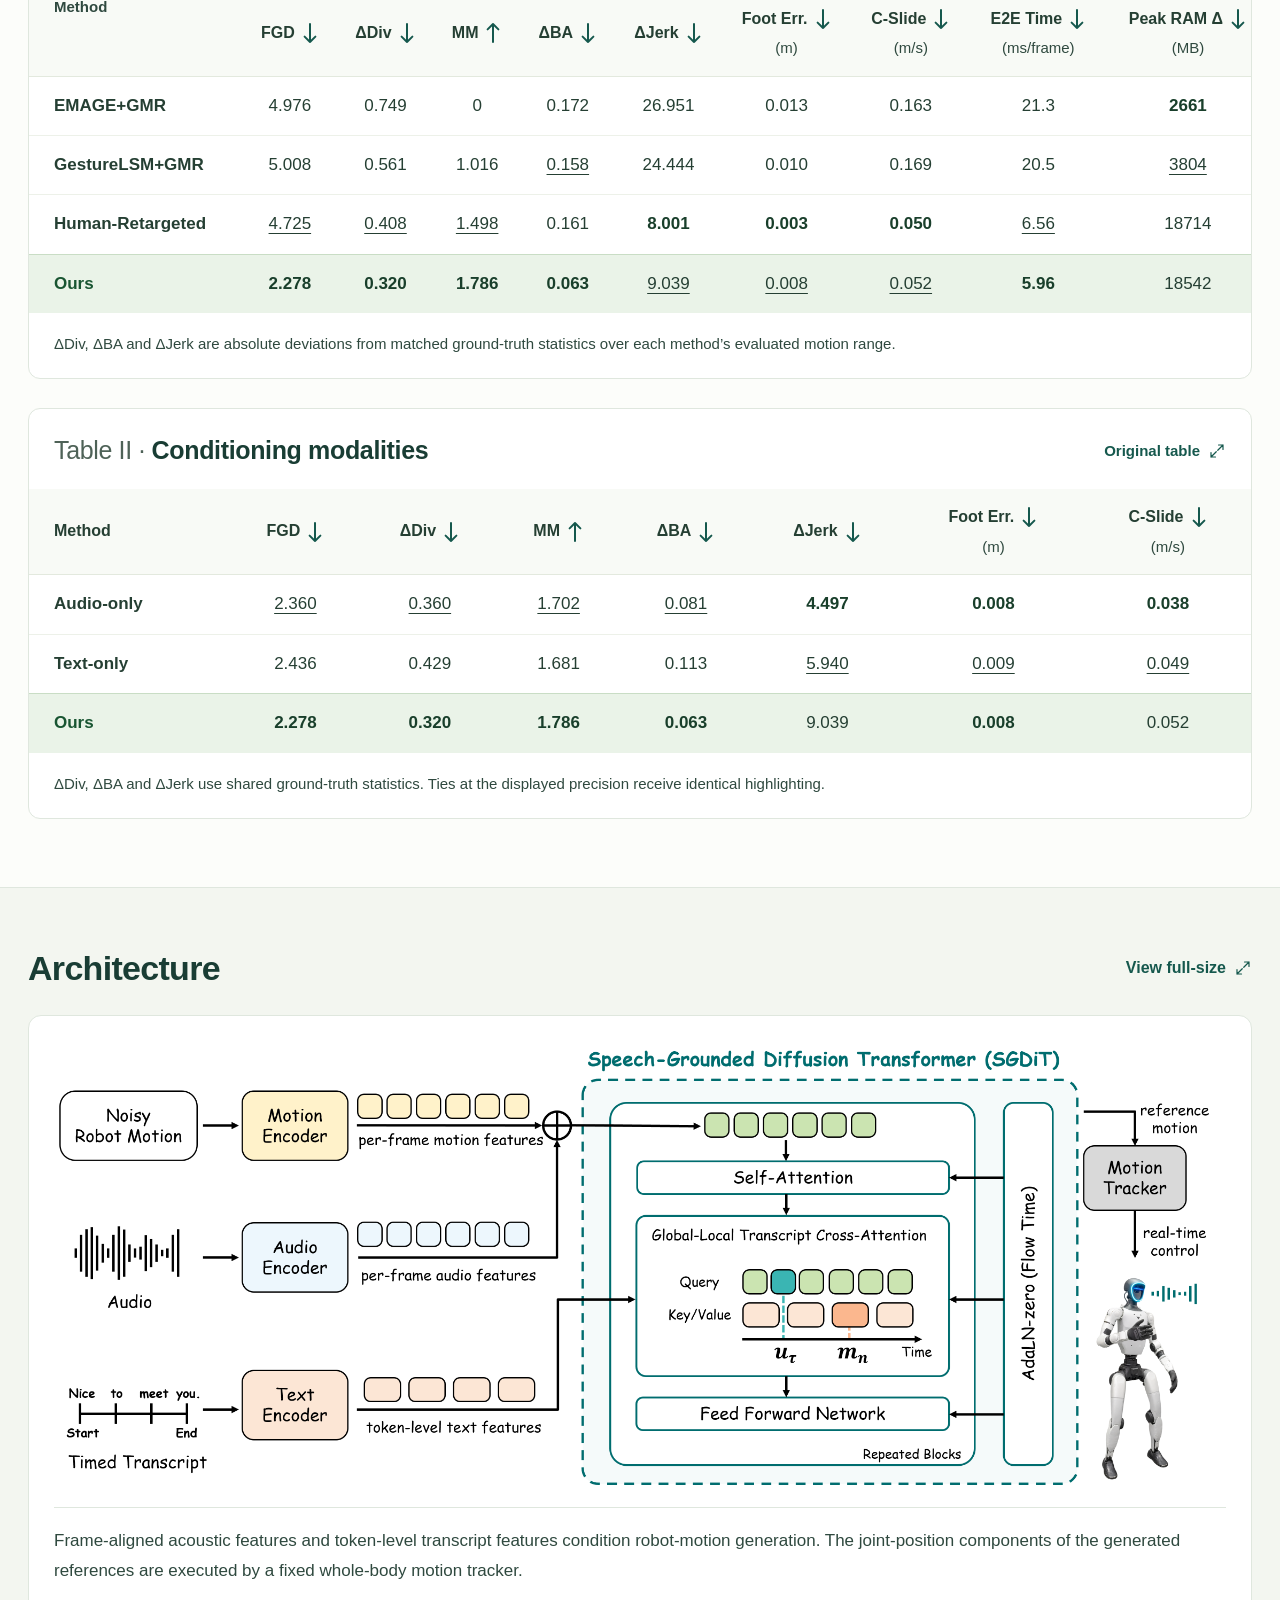
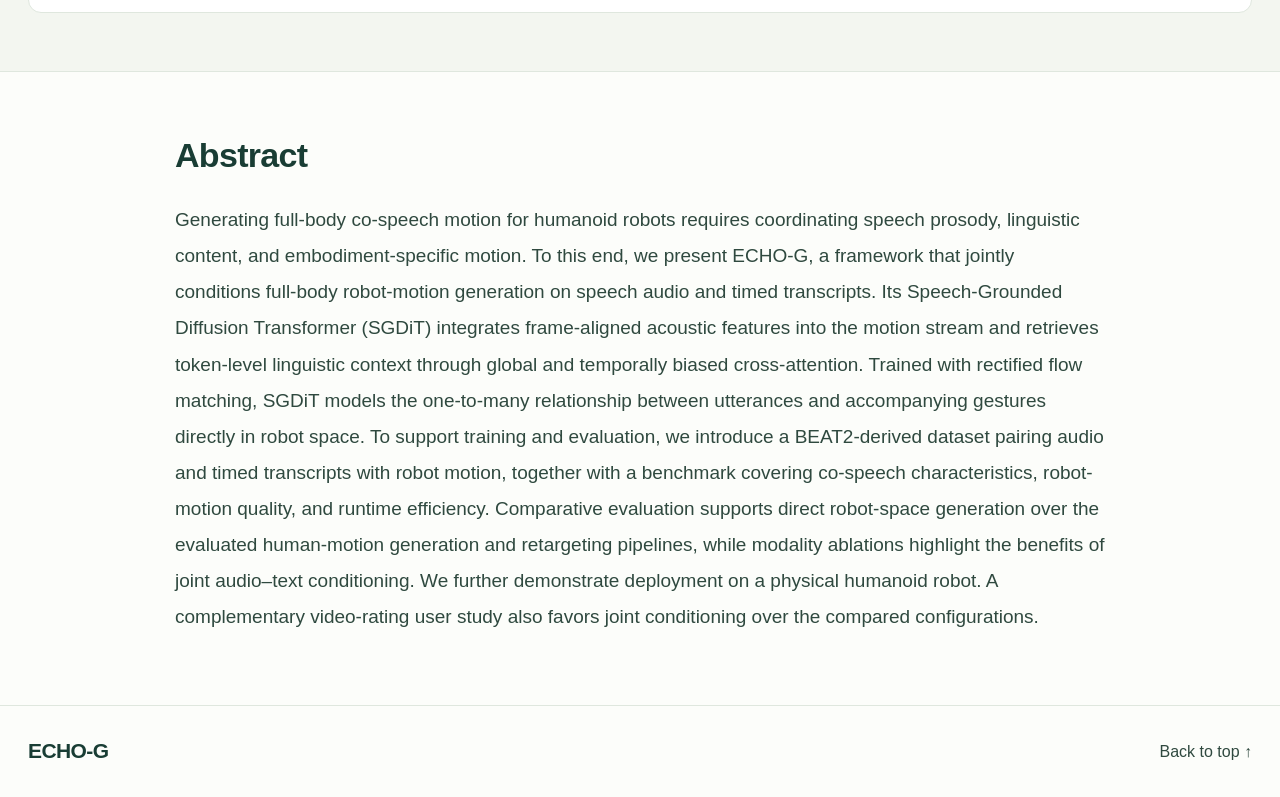
==== commit 9c7c18dd: "12 videos" ====
--- a/index.html
+++ b/index.html
@@ -11,7 +11,7 @@
 <meta content="summary_large_image" name="twitter:card"/>
 <title>ECHO-G · Embodied Co-speech Humanoid mOtion Generation</title>
 <link href="assets/images/favicon.svg" rel="icon" type="image/svg+xml"/>
-<link href="styles.css?v=3" rel="stylesheet"/><script defer="" src="site-config.js?v=5.0"></script><script defer="" src="main.js?v=5.0"></script>
+<link href="styles.css?v=3" rel="stylesheet"/><script defer="" src="site-config.js?v=5.0"></script><script defer="" src="main.js?v=5.1"></script>
 <link href="readability-v5.css?v=5.0" rel="stylesheet"/><script defer="" src="refinements-v5.js?v=5.0"></script></head><body><a class="skip-link" href="#main">Skip to content</a><svg aria-hidden="true" class="icon-library" xmlns="http://www.w3.org/2000/svg">
 <symbol id="i-wave" viewBox="0 0 24 24"><path d="M3 10v4m4-8v12m5-15v18m5-14v10m4-7v4"></path></symbol>
 <symbol id="i-paper" viewBox="0 0 24 24"><path d="M14 3H6a2 2 0 0 0-2 2v14a2 2 0 0 0 2 2h12a2 2 0 0 0 2-2V9zM14 3v6h6M8 13h8M8 17h6"></path></symbol>
@@ -41,9 +41,9 @@
 
 </section>
 <section aria-labelledby="trials-heading" class="trials-section section-shell" id="real-robot">
-<div class="section-heading"><div><h2 id="trials-heading">Real-robot demonstrations</h2></div><span class="count-chip" id="trial-count">13 trials</span></div>
+<div class="section-heading"><div><h2 id="trials-heading">Real-robot demonstrations</h2></div><span class="count-chip" id="trial-count">12 trials</span></div>
 <div class="trial-grid" id="trial-grid"></div>
-<div class="gallery-actions"><button aria-controls="trial-grid" aria-expanded="false" class="outline-button" id="gallery-toggle" type="button"><span>Show all 13 videos</span><svg aria-hidden="true" class="icon"><use href="#i-chevron"></use></svg></button></div>
+<div class="gallery-actions"><button aria-controls="trial-grid" aria-expanded="false" class="outline-button" id="gallery-toggle" type="button"><span>Show all 12 trials</span><svg aria-hidden="true" class="icon"><use href="#i-chevron"></use></svg></button></div>
 </section>
 <section aria-labelledby="comparison-heading" class="comparison-section" id="comparison"><div class="section-shell">
 <div class="section-heading"><div><h2 id="comparison-heading">Conditioning comparison</h2></div><p class="section-aside">Shared audio</p></div>
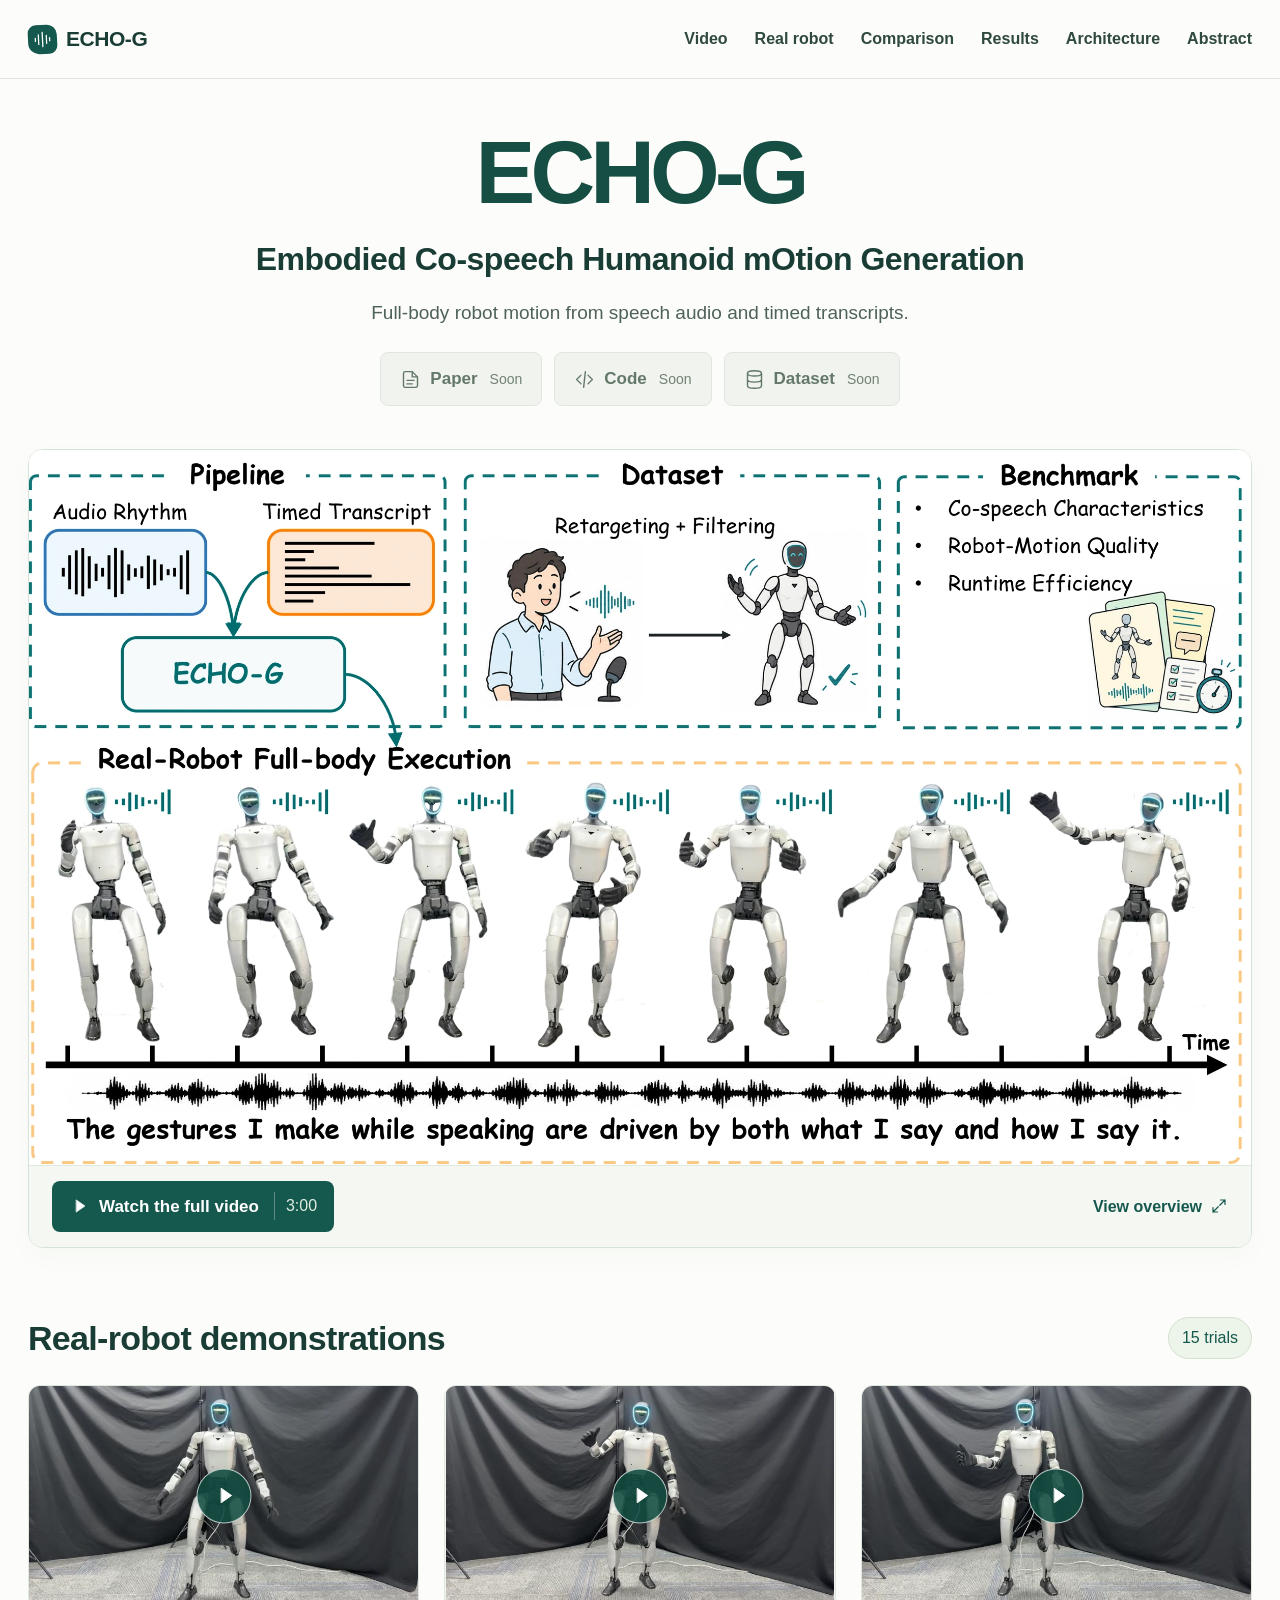
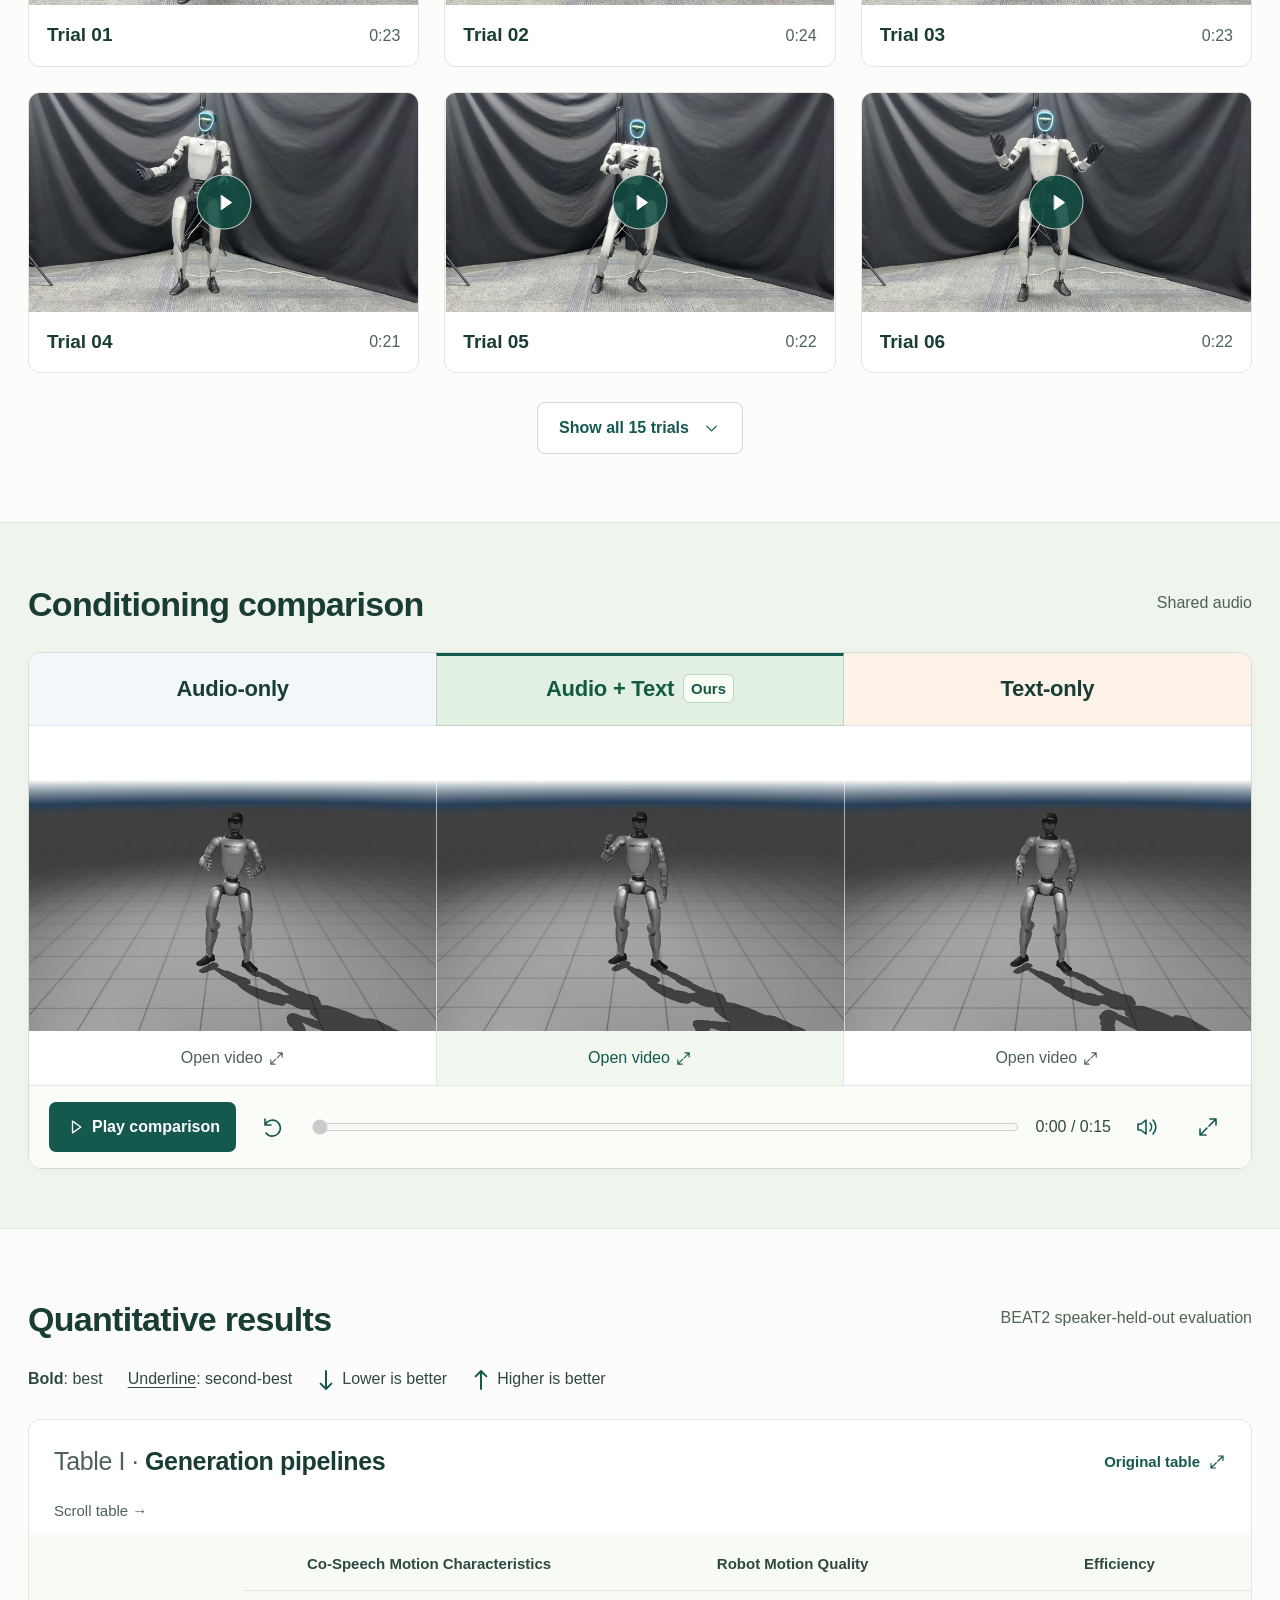
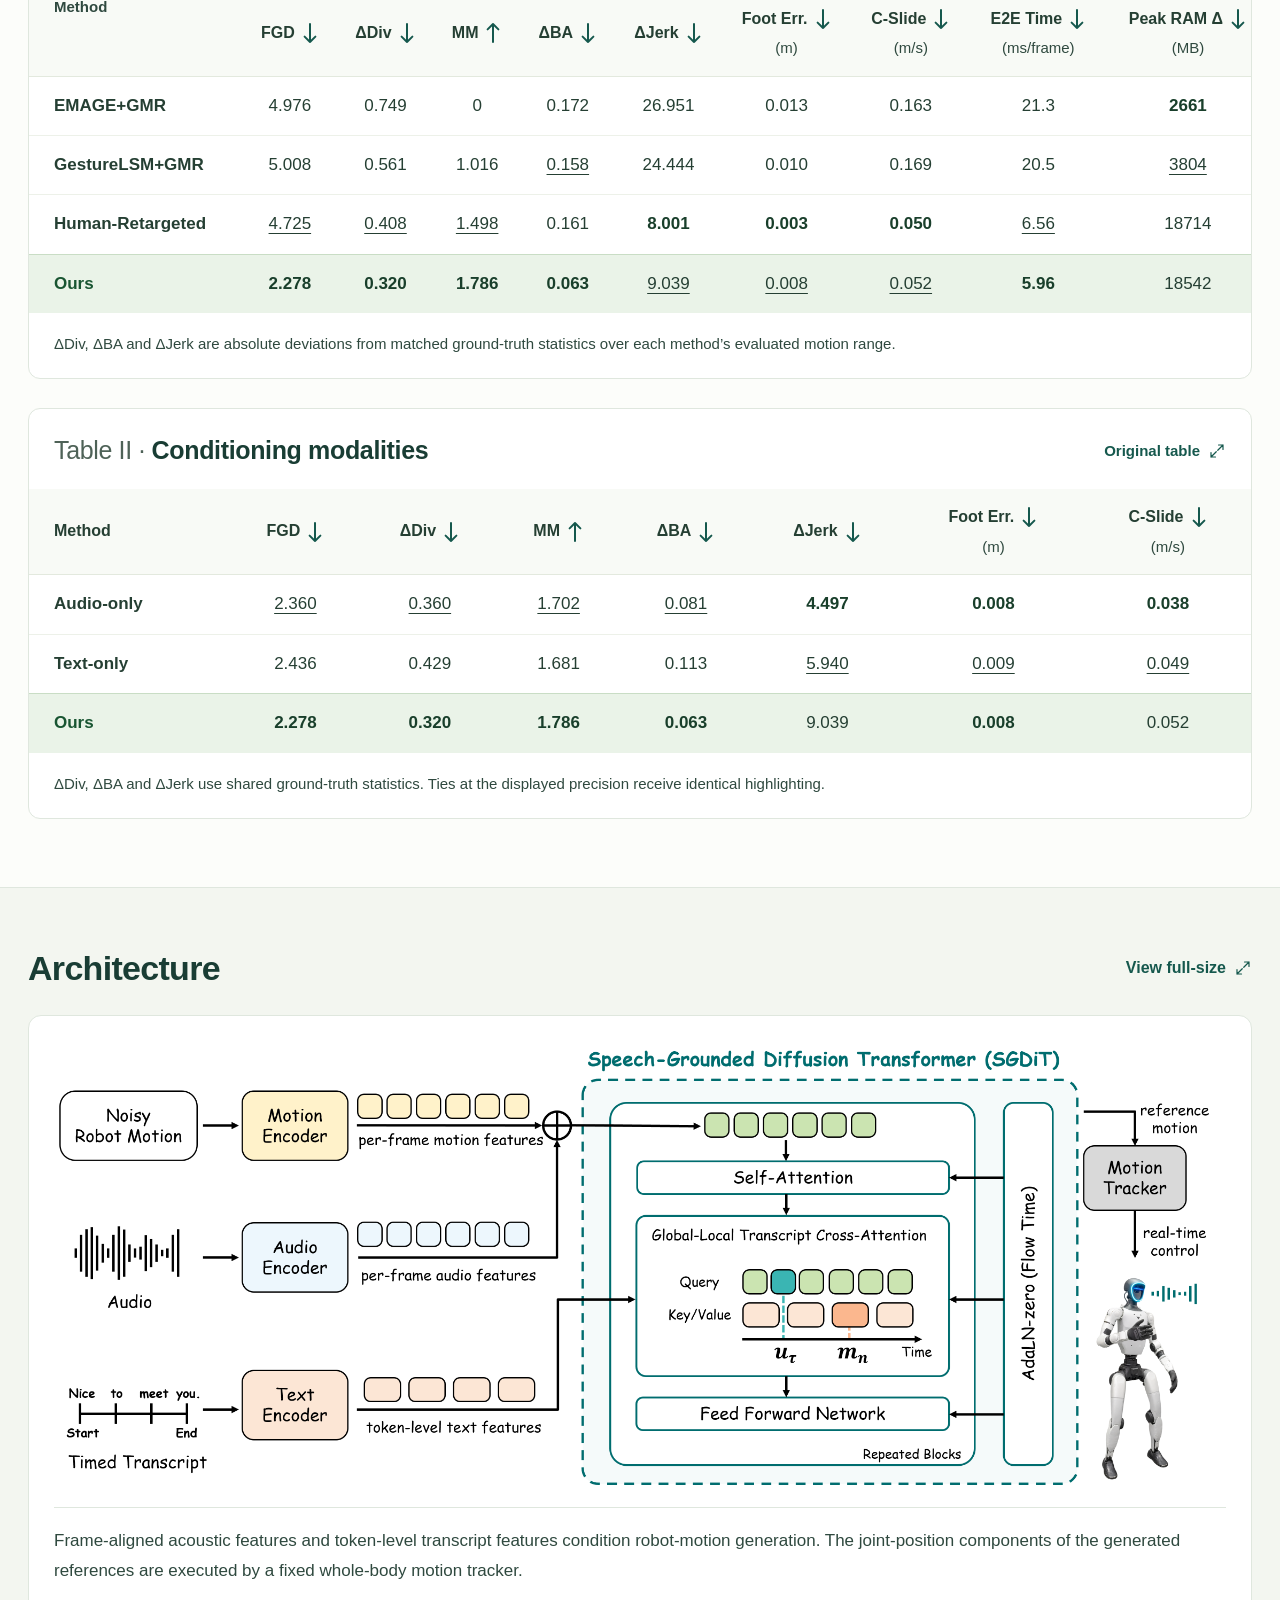
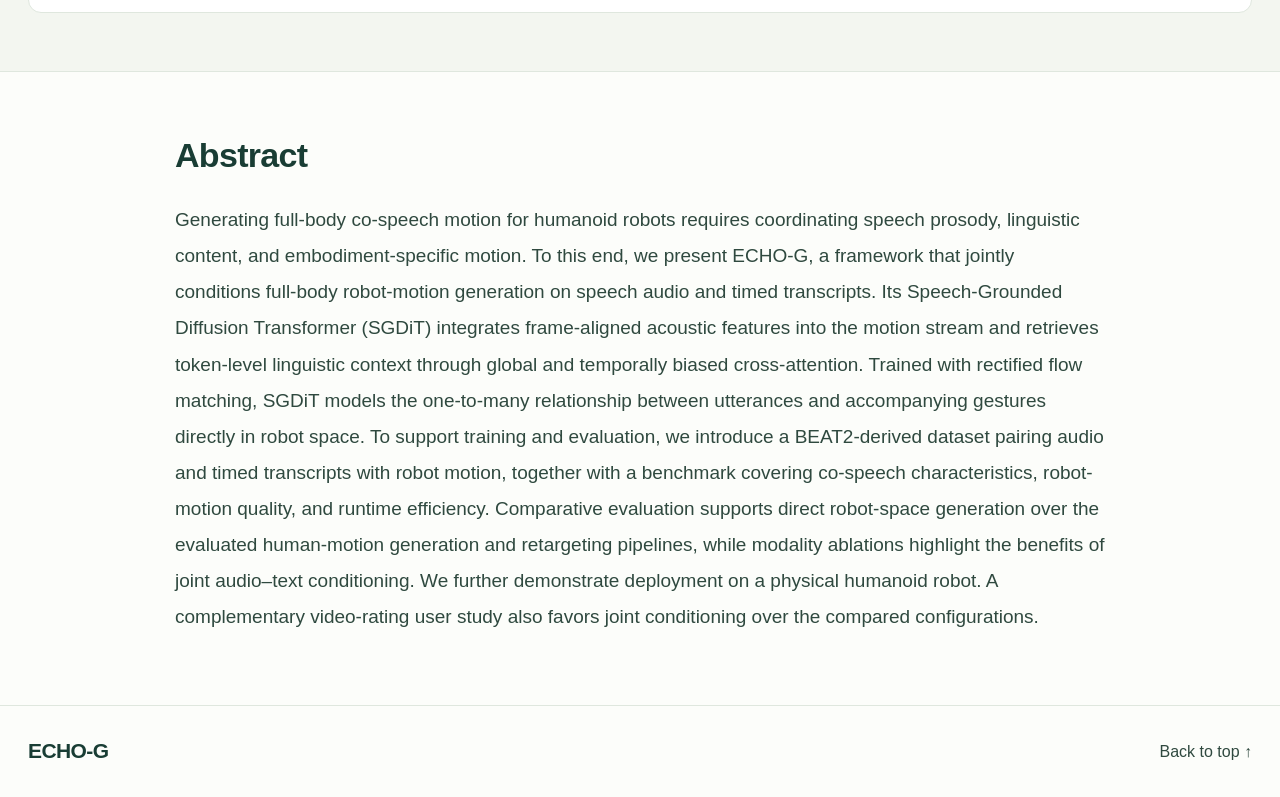
==== commit b246785a: "recovery 16 real-robot videos" ====
--- a/index.html
+++ b/index.html
@@ -11,7 +11,7 @@
 <meta content="summary_large_image" name="twitter:card"/>
 <title>ECHO-G · Embodied Co-speech Humanoid mOtion Generation</title>
 <link href="assets/images/favicon.svg" rel="icon" type="image/svg+xml"/>
-<link href="styles.css?v=3" rel="stylesheet"/><script defer="" src="site-config.js?v=5.0"></script><script defer="" src="main.js?v=5.1"></script>
+<link href="styles.css?v=3" rel="stylesheet"/><script defer="" src="site-config.js?v=6.0"></script><script defer="" src="gallery-restoration-v6.js?v=6.0"></script><script defer="" src="main.js?v=6.0"></script>
 <link href="readability-v5.css?v=5.0" rel="stylesheet"/><script defer="" src="refinements-v5.js?v=5.0"></script></head><body><a class="skip-link" href="#main">Skip to content</a><svg aria-hidden="true" class="icon-library" xmlns="http://www.w3.org/2000/svg">
 <symbol id="i-wave" viewBox="0 0 24 24"><path d="M3 10v4m4-8v12m5-15v18m5-14v10m4-7v4"></path></symbol>
 <symbol id="i-paper" viewBox="0 0 24 24"><path d="M14 3H6a2 2 0 0 0-2 2v14a2 2 0 0 0 2 2h12a2 2 0 0 0 2-2V9zM14 3v6h6M8 13h8M8 17h6"></path></symbol>
@@ -41,9 +41,9 @@
 
 </section>
 <section aria-labelledby="trials-heading" class="trials-section section-shell" id="real-robot">
-<div class="section-heading"><div><h2 id="trials-heading">Real-robot demonstrations</h2></div><span class="count-chip" id="trial-count">12 trials</span></div>
+<div class="section-heading"><div><h2 id="trials-heading">Real-robot demonstrations</h2></div><span class="count-chip" id="trial-count">15 trials</span></div>
 <div class="trial-grid" id="trial-grid"></div>
-<div class="gallery-actions"><button aria-controls="trial-grid" aria-expanded="false" class="outline-button" id="gallery-toggle" type="button"><span>Show all 12 trials</span><svg aria-hidden="true" class="icon"><use href="#i-chevron"></use></svg></button></div>
+<div class="gallery-actions"><button aria-controls="trial-grid" aria-expanded="false" class="outline-button" id="gallery-toggle" type="button"><span>Show all 15 trials</span><svg aria-hidden="true" class="icon"><use href="#i-chevron"></use></svg></button></div>
 </section>
 <section aria-labelledby="comparison-heading" class="comparison-section" id="comparison"><div class="section-shell">
 <div class="section-heading"><div><h2 id="comparison-heading">Conditioning comparison</h2></div><p class="section-aside">Shared audio</p></div>
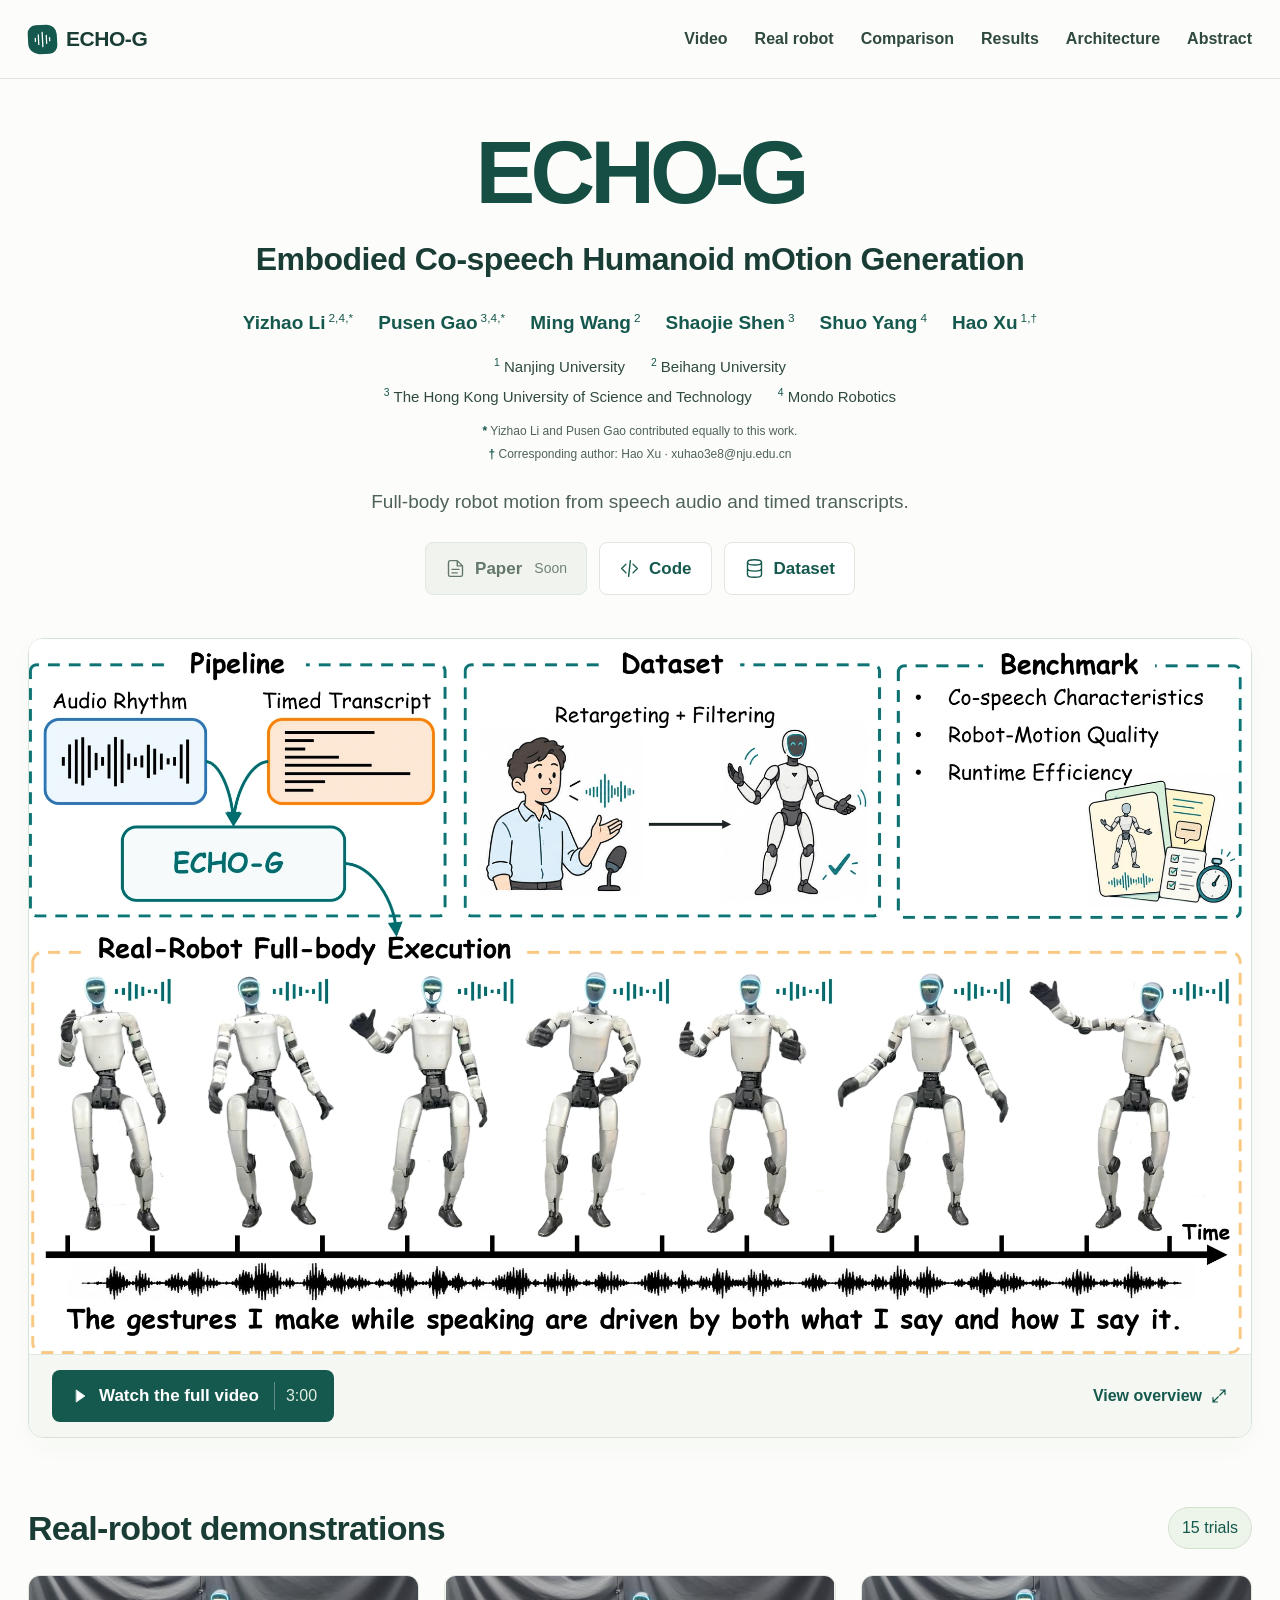
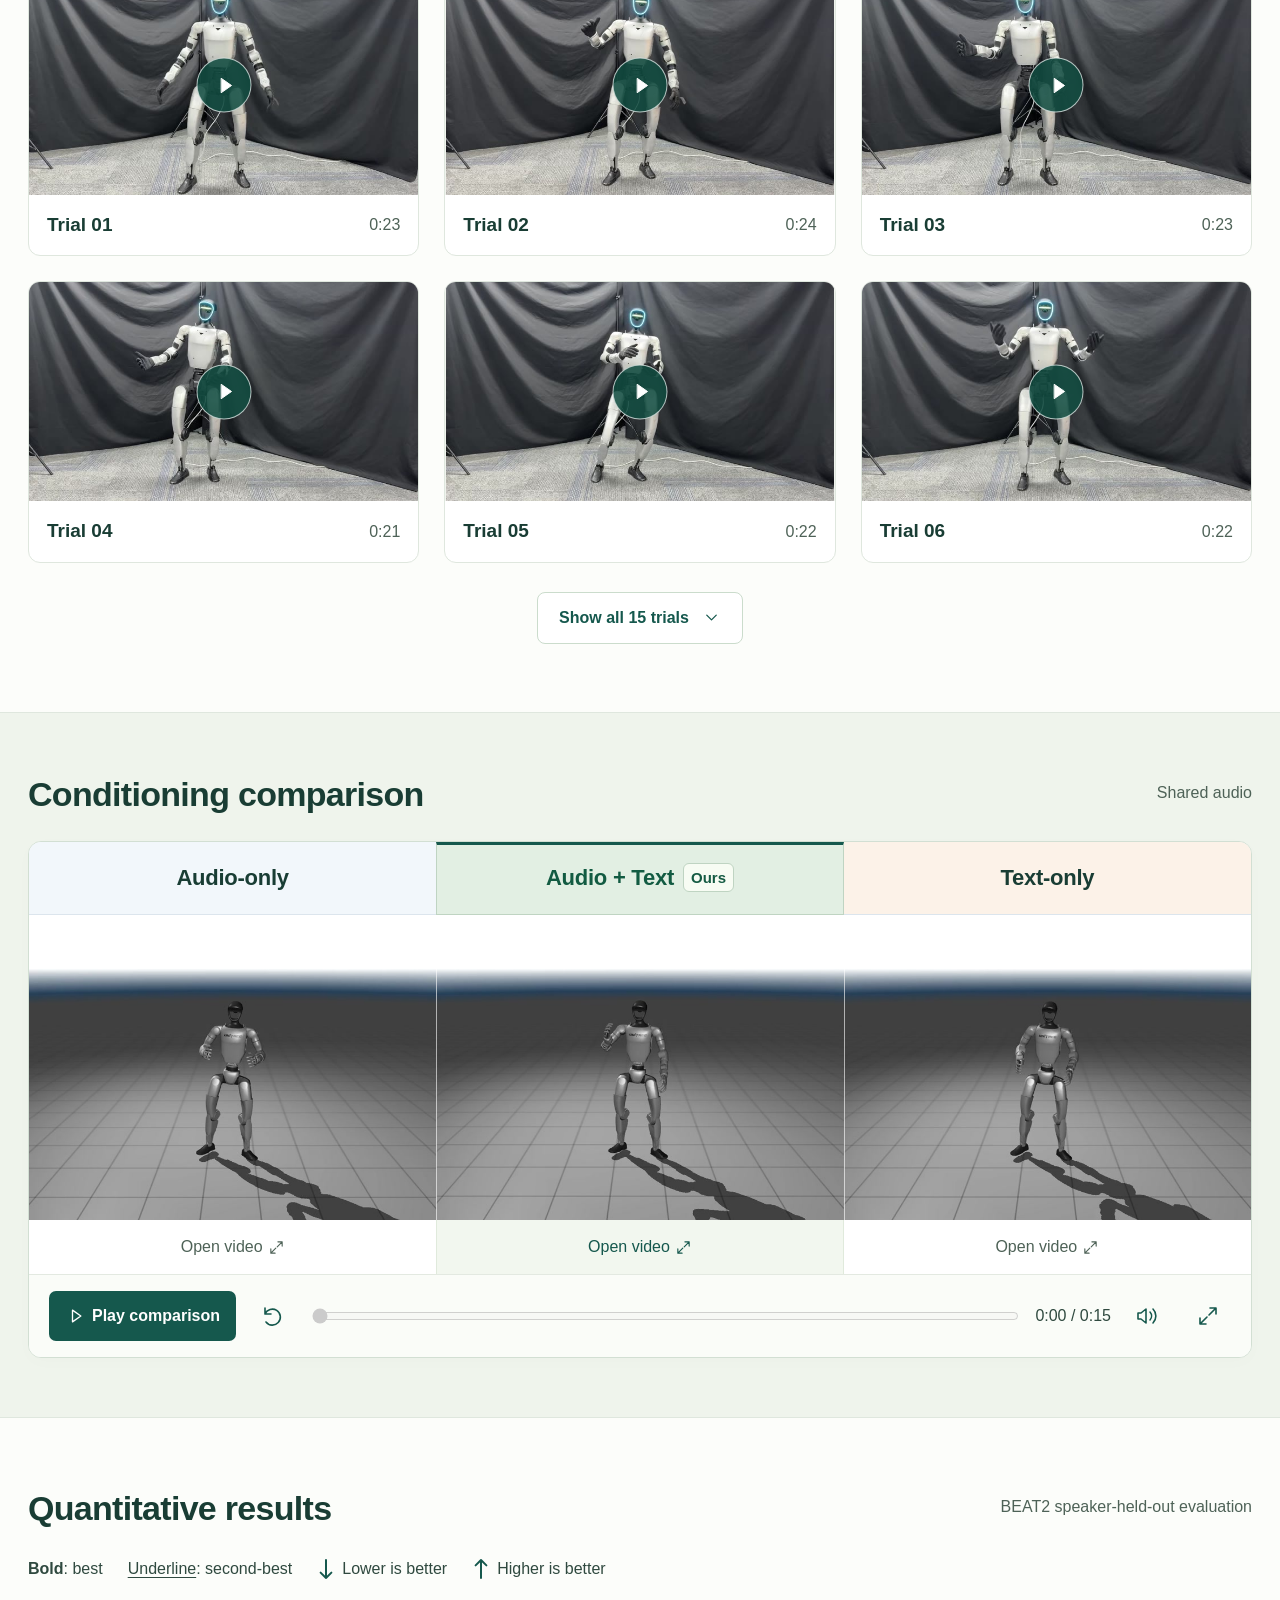
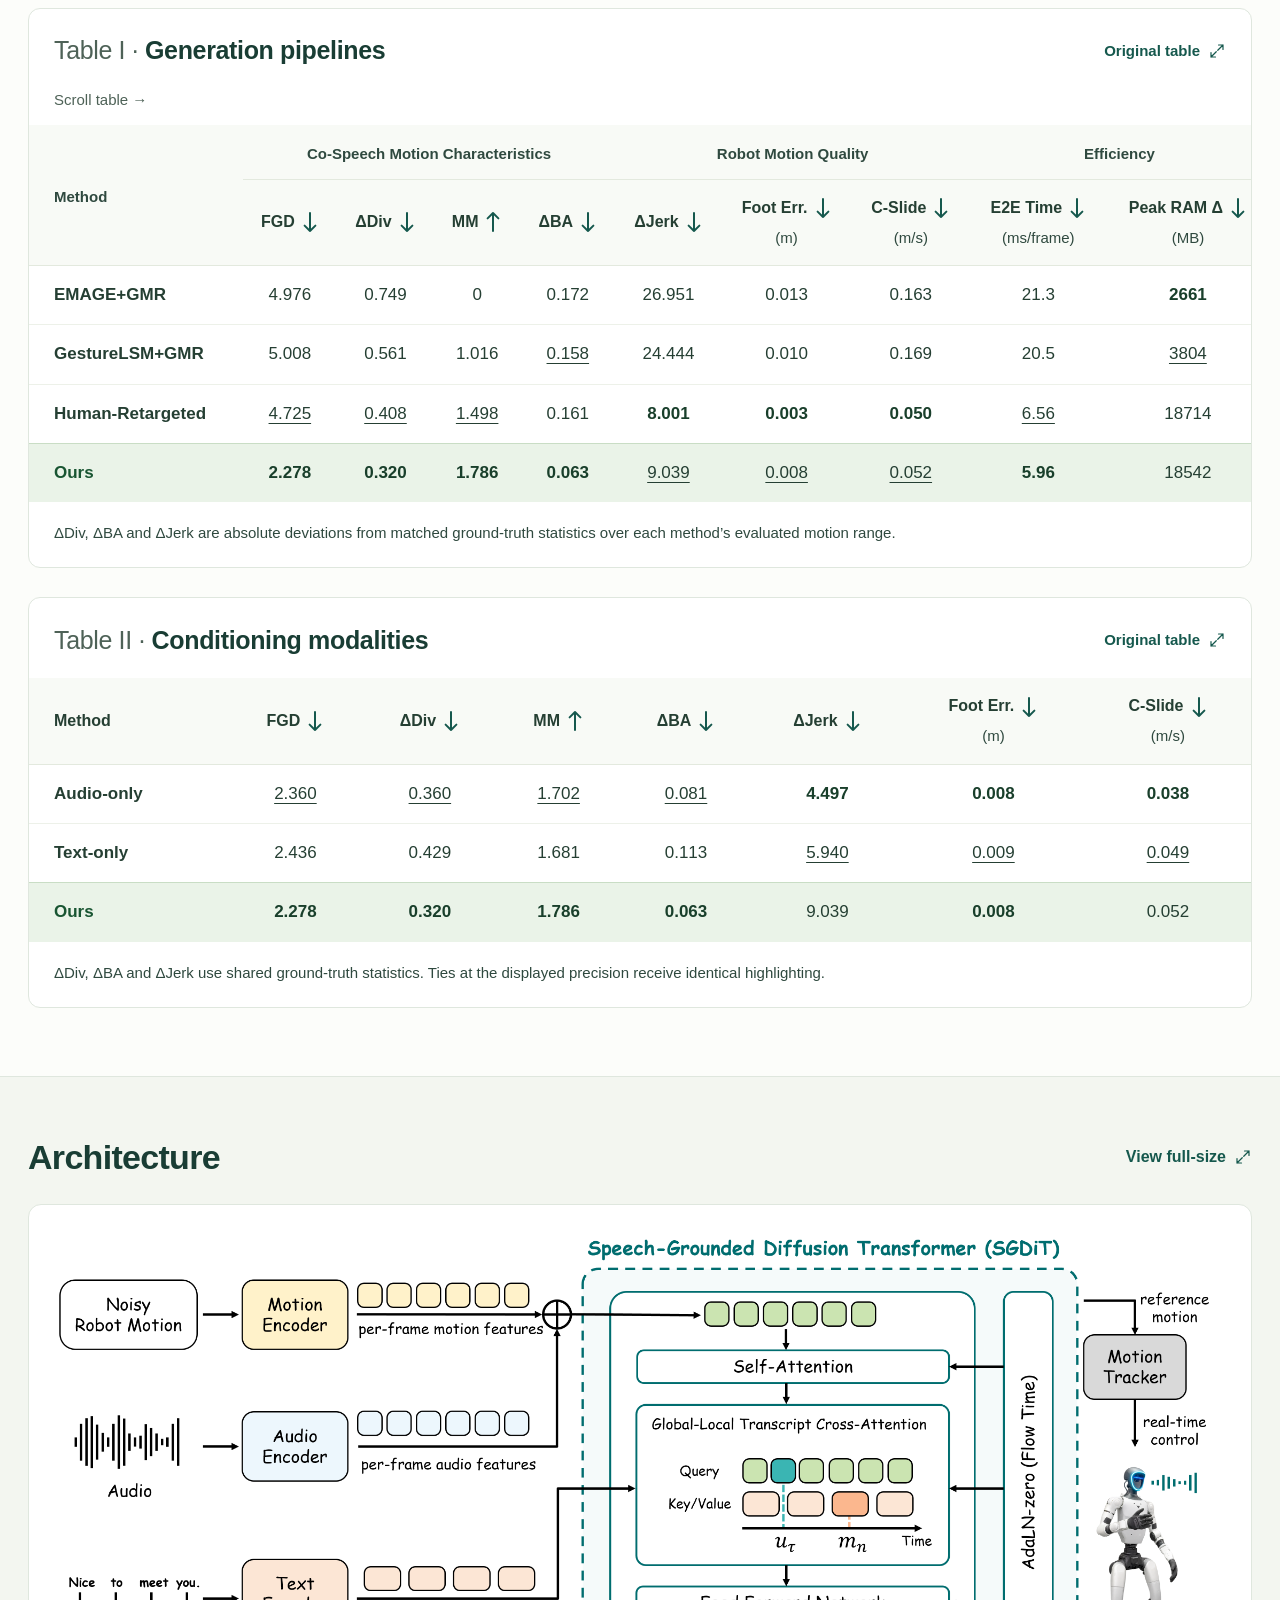
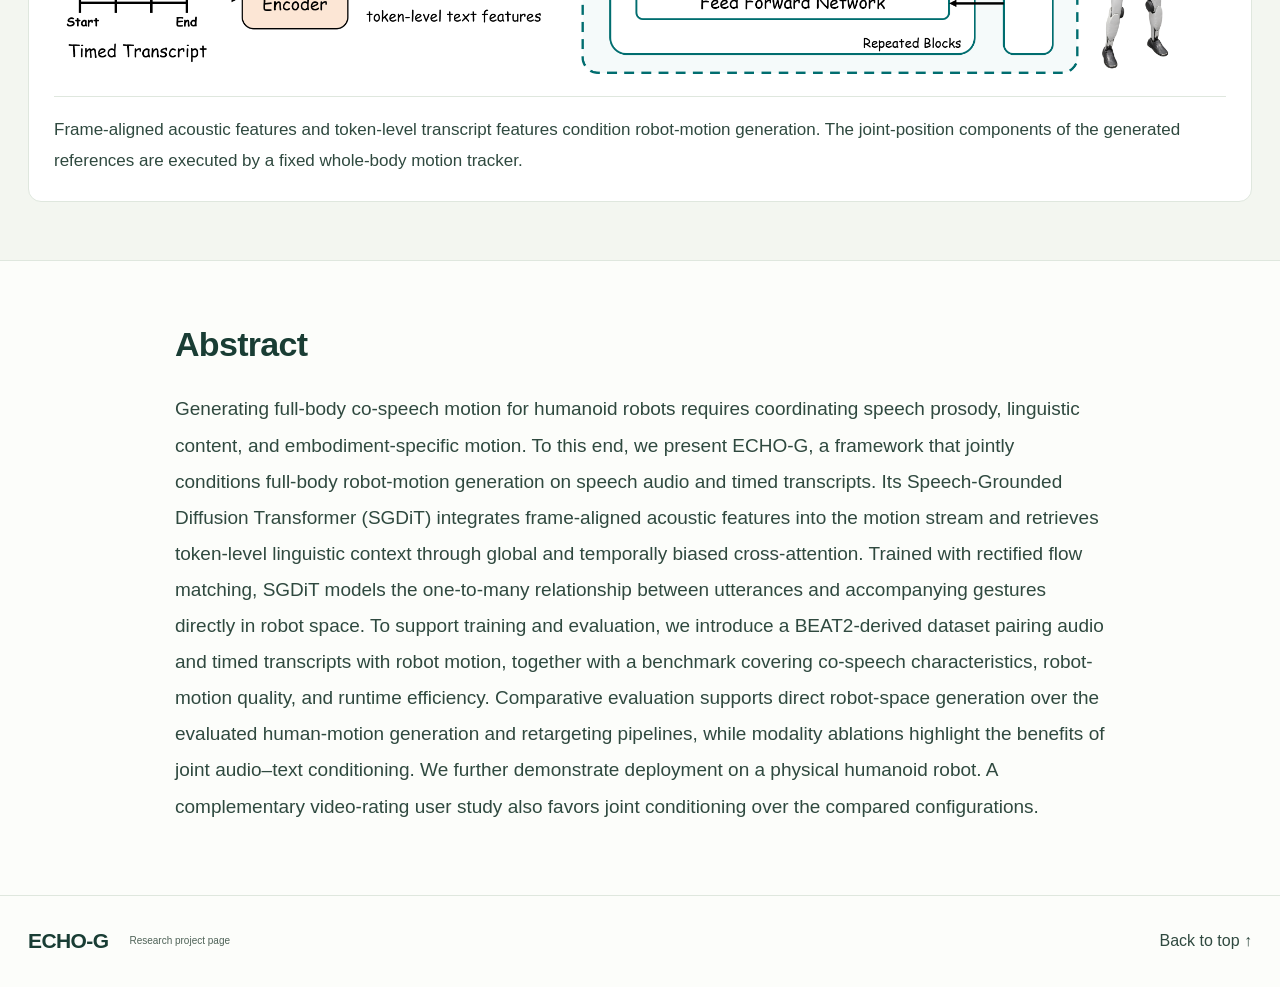
==== commit 5864192a: "add author" ====
--- a/index.html
+++ b/index.html
@@ -7,12 +7,12 @@
 <meta content="ECHO-G generates full-body humanoid co-speech motion from speech audio and timed transcripts. Watch real-robot demonstrations, compare conditioning modalities, and explore the results." name="description"/>
 <meta content="website" property="og:type"/><meta content="ECHO-G · Embodied Co-speech Humanoid mOtion Generation" property="og:title"/>
 <meta content="Speech audio and timed transcripts, translated into full-body robot motion." property="og:description"/>
-<meta content="https://echo-g-project.github.io/" property="og:url"/><meta content="https://echo-g-project.github.io/assets/images/social-cover.jpg" property="og:image"/>
 <meta content="summary_large_image" name="twitter:card"/>
 <title>ECHO-G · Embodied Co-speech Humanoid mOtion Generation</title>
 <link href="assets/images/favicon.svg" rel="icon" type="image/svg+xml"/>
-<link href="styles.css?v=3" rel="stylesheet"/><script defer="" src="site-config.js?v=6.0"></script><script defer="" src="gallery-restoration-v6.js?v=6.0"></script><script defer="" src="main.js?v=6.0"></script>
-<link href="readability-v5.css?v=5.0" rel="stylesheet"/><script defer="" src="refinements-v5.js?v=5.0"></script></head><body><a class="skip-link" href="#main">Skip to content</a><svg aria-hidden="true" class="icon-library" xmlns="http://www.w3.org/2000/svg">
+<link href="styles.css?v=public-sync-20260930" rel="stylesheet"/><script defer="" src="site-config.js?v=public-sync-20260930"></script><script defer="" src="main.js?v=public-sync-20260930"></script>
+<link href="presentation.css?v=public-sync-20260930" rel="stylesheet"/><script defer="" src="presentation.js?v=public-sync-20260930"></script><meta content="https://echo-g-project.github.io/" property="og:url"/><meta content="https://echo-g-project.github.io/assets/images/social-cover.jpg" property="og:image"/><link href="https://echo-g-project.github.io/" rel="canonical"/><link rel="stylesheet" href="public-authors.css?v=1">
+<script defer src="public-authors.js?v=1"></script></head><body><a class="skip-link" href="#main">Skip to content</a><svg aria-hidden="true" class="icon-library" xmlns="http://www.w3.org/2000/svg">
 <symbol id="i-wave" viewBox="0 0 24 24"><path d="M3 10v4m4-8v12m5-15v18m5-14v10m4-7v4"></path></symbol>
 <symbol id="i-paper" viewBox="0 0 24 24"><path d="M14 3H6a2 2 0 0 0-2 2v14a2 2 0 0 0 2 2h12a2 2 0 0 0 2-2V9zM14 3v6h6M8 13h8M8 17h6"></path></symbol>
 <symbol id="i-code" viewBox="0 0 24 24"><path d="m8 7-5 5 5 5m8-10 5 5-5 5m-3-14-2 18"></path></symbol>
@@ -32,13 +32,11 @@
 <section aria-labelledby="project-heading" class="hero section-shell" id="top">
 <h1 id="project-heading"><span class="project-name">ECHO-G</span><span class="paper-title">Embodied Co-speech Humanoid mOtion Generation</span></h1>
 <p class="hero-description">Full-body robot motion from speech audio and timed transcripts.</p>
-<div class="authors" hidden="" id="authors"></div><div class="affiliations" hidden="" id="affiliations"></div>
-<div aria-label="Project resources" class="hero-links"><button aria-label="Paper: link pending" class="resource-button" data-resource="paper" disabled="" type="button"><svg aria-hidden="true" class="icon"><use href="#i-paper"></use></svg><span>Paper</span><span class="pending-tag">Soon</span></button><button aria-label="Code: link pending" class="resource-button" data-resource="code" disabled="" type="button"><svg aria-hidden="true" class="icon"><use href="#i-code"></use></svg><span>Code</span><span class="pending-tag">Soon</span></button><button aria-label="Dataset: link pending" class="resource-button" data-resource="dataset" disabled="" type="button"><svg aria-hidden="true" class="icon"><use href="#i-data"></use></svg><span>Dataset</span><span class="pending-tag">Soon</span></button></div><p class="resource-note" hidden="" id="resource-note"></p>
+<div class="authors" hidden="" id="authors"></div><div class="affiliations" hidden="" id="affiliations"></div><div aria-label="Project resources" class="hero-links"><button aria-label="Paper: link pending" class="resource-button" data-resource="paper" disabled="" type="button"><svg aria-hidden="true" class="icon"><use href="#i-paper"></use></svg><span>Paper</span><span class="pending-tag">Soon</span></button><button aria-label="Code: link pending" class="resource-button" data-resource="code" disabled="" type="button"><svg aria-hidden="true" class="icon"><use href="#i-code"></use></svg><span>Code</span><span class="pending-tag">Soon</span></button><button aria-label="Dataset: link pending" class="resource-button" data-resource="dataset" disabled="" type="button"><svg aria-hidden="true" class="icon"><use href="#i-data"></use></svg><span>Dataset</span><span class="pending-tag">Soon</span></button></div><p class="resource-note" hidden="" id="resource-note"></p>
 </section>
 <section aria-labelledby="main-video-heading" class="main-video-section section-shell" id="main-video">
 <h2 class="sr-only" id="main-video-heading">Main video</h2>
 <figure class="featured-media"><div class="featured-player" id="main-video-slot"></div><div class="feature-toolbar"><button class="main-play" id="main-play" type="button"><svg aria-hidden="true" class="icon"><use href="#i-play"></use></svg><span>Watch the full video</span><span class="main-duration">3:00</span></button><button class="text-link" id="open-cover" type="button">View overview <svg aria-hidden="true" class="icon"><use href="#i-expand"></use></svg></button></div></figure>
-
 </section>
 <section aria-labelledby="trials-heading" class="trials-section section-shell" id="real-robot">
 <div class="section-heading"><div><h2 id="trials-heading">Real-robot demonstrations</h2></div><span class="count-chip" id="trial-count">15 trials</span></div>
@@ -47,20 +45,17 @@
 </section>
 <section aria-labelledby="comparison-heading" class="comparison-section" id="comparison"><div class="section-shell">
 <div class="section-heading"><div><h2 id="comparison-heading">Conditioning comparison</h2></div><p class="section-aside">Shared audio</p></div>
-
 <div class="comparison-card"><div aria-label="Audio-only, audio plus text, and text-only comparison. Scroll horizontally on a small screen." class="comparison-scroll" id="comparison-scroll" role="region" tabindex="0"><div class="comparison-canvas"><div class="comparison-labels" id="comparison-labels"></div><div class="comparison-player" id="comparison-player"></div><div class="comparison-links" id="comparison-links"></div></div></div>
 <div class="comparison-controls"><button aria-label="Play all three conditions together" class="comparison-play" id="comparison-play" type="button"><svg aria-hidden="true" class="icon"><use href="#i-play"></use></svg><span>Play comparison</span></button><button aria-label="Replay comparison" class="icon-button" id="comparison-replay" type="button"><svg aria-hidden="true" class="icon"><use href="#i-replay"></use></svg></button><label class="sr-only" for="comparison-seek">Comparison position</label><input disabled="" id="comparison-seek" max="15.07" min="0" step="0.01" type="range" value="0"/><span class="time-readout" id="comparison-time">0:00 / 0:15</span><button aria-label="Mute comparison audio" aria-pressed="false" class="icon-button" id="comparison-sound" type="button"><svg aria-hidden="true" class="icon"><use href="#i-sound"></use></svg></button><button aria-label="Open comparison in full screen" class="icon-button" id="comparison-fullscreen" type="button"><svg aria-hidden="true" class="icon"><use href="#i-expand"></use></svg></button></div></div>
-
 </div></section>
 <section aria-labelledby="results-heading" class="results-section section-shell" id="results"><div class="section-heading"><div><h2 id="results-heading">Quantitative results</h2></div><p class="section-aside">BEAT2 speaker-held-out evaluation</p></div>
 <div class="ranking-legend"><span><strong>Bold</strong> best</span><span><u>Underline</u> second-best</span><span>↓ lower is better   ·   ↑ higher is better</span></div><div class="benchmark-tables" id="benchmark-tables"></div>
 </section>
 <section aria-labelledby="architecture-heading" class="architecture-section" id="architecture"><div class="section-shell"><div class="section-heading"><div><h2 id="architecture-heading">Architecture</h2></div><button class="text-link" id="open-architecture" type="button">View full-size <svg aria-hidden="true" class="icon"><use href="#i-expand"></use></svg></button></div>
-<figure class="architecture-figure"><button aria-label="Enlarge the SGDiT architecture" class="figure-button" id="architecture-image-button" type="button"><img alt="SGDiT architecture and tracking interface." decoding="async" height="1662" id="architecture-image" loading="lazy" src="assets/images/Arch-4.png" width="4386"/></button><figcaption id="architecture-caption"></figcaption></figure></div></section>
-<section aria-labelledby="abstract-heading" class="abstract-section section-shell" id="abstract"><div class="abstract-layout"><div><h2 id="abstract-heading">Abstract</h2></div><div class="abstract-copy"><p id="abstract-text">Generating full-body co-speech motion for humanoid robots requires coordinating speech prosody, linguistic content, and embodiment-specific motion. To this end, we present ECHO-G, a framework that jointly conditions full-body robot-motion generation on speech audio and timed transcripts. Its Speech-Grounded Diffusion Transformer (SGDiT) integrates frame-aligned acoustic features into the motion stream and retrieves token-level linguistic context through global and temporally biased cross-attention. Trained with rectified flow matching, SGDiT models the one-to-many relationship between utterances and accompanying gestures directly in robot space. To support training and evaluation, we introduce a BEAT2-derived dataset pairing audio and timed transcripts with robot motion, together with a benchmark covering co-speech characteristics, robot-motion quality, and runtime efficiency. Comparative evaluation supports direct robot-space generation over the evaluated human-motion generation and retargeting pipelines, while modality ablations highlight the benefits of joint audio–text conditioning. We further demonstrate deployment on a physical humanoid robot. A complementary video-rating user study also favors joint conditioning over the compared configurations.</p><p hidden="" id="abstract-release"></p></div></div></section>
-<section class="citation-section section-shell" hidden="" id="citation"><h2>Citation</h2><pre id="citation-code"></pre></section>
-</main>
-<footer class="site-footer"><div class="section-shell footer-inner"><a class="footer-brand" href="#top">ECHO-G</a><a class="back-top" href="#top">Back to top ↑</a></div></footer>
+<figure class="architecture-figure"><button aria-label="Enlarge the SGDiT architecture" class="figure-button" id="architecture-image-button" type="button"><img alt="SGDiT architecture and tracking interface." decoding="async" height="1662" id="architecture-image" loading="lazy" src="assets/images/Arch-5.png" width="4386"/></button><figcaption id="architecture-caption"></figcaption></figure></div></section>
+<section aria-labelledby="abstract-heading" class="abstract-section section-shell" id="abstract"><div class="abstract-layout"><div><h2 id="abstract-heading">Abstract</h2></div><div class="abstract-copy"><p id="abstract-text">Generating full-body co-speech motion for humanoid robots requires coordinating speech prosody, linguistic content, and embodiment-specific motion. To this end, we present ECHO-G, a framework that jointly conditions full-body robot-motion generation on speech audio and timed transcripts. Its Speech-Grounded Diffusion Transformer (SGDiT) integrates frame-aligned acoustic features into the motion stream and retrieves token-level linguistic context through global and temporally biased cross-attention. Trained with rectified flow matching, SGDiT models the one-to-many relationship between utterances and accompanying gestures directly in robot space. To support training and evaluation, we introduce a BEAT2-derived dataset pairing audio and timed transcripts with robot motion, together with a benchmark covering co-speech characteristics, robot-motion quality, and runtime efficiency. Comparative evaluation supports direct robot-space generation over the evaluated human-motion generation and retargeting pipelines, while modality ablations highlight the benefits of joint audio–text conditioning. We further demonstrate deployment on a physical humanoid robot. A complementary video-rating user study also favors joint conditioning over the compared configurations.</p><p hidden="" id="release-statement"></p></div></div></section>
+<section class="citation-section section-shell" hidden="" id="citation"><h2>Citation</h2><pre id="citation-code"></pre></section></main>
+<footer class="site-footer"><div class="section-shell footer-inner"><a class="footer-brand" href="#top">ECHO-G</a><p>Research project page</p><a class="back-top" href="#top">Back to top ↑</a></div></footer>
 <dialog class="figure-dialog" id="figure-dialog"><div class="dialog-toolbar"><h2 id="dialog-title">Project overview</h2><button aria-label="Close full-size figure" class="icon-button" id="close-dialog" type="button"><svg aria-hidden="true" class="icon"><use href="#i-close"></use></svg></button></div><img alt="" id="dialog-image"/><a class="text-link" id="dialog-original" rel="noopener noreferrer" target="_blank">Open original file <svg aria-hidden="true" class="icon"><use href="#i-expand"></use></svg></a></dialog>
-<noscript><p class="noscript-note">Enable JavaScript for the video gallery and tables. Direct files: <a href="assets/videos/long-video.mp4">main video</a>, <a href="assets/videos/comparison/conditioning-comparison.mp4">modality comparison</a>, <a href="assets/tables/TABLE1.png">Table I</a>, <a href="assets/tables/TABLE2.png">Table II</a>.</p></noscript>
-</body></html>+<noscript><p class="noscript-note">For a version without JavaScript, <a href="static.html">open the static project page</a>.</p></noscript>
+</body></html>
--- a/presentation.css
+++ b/presentation.css
@@ -0,0 +1,230 @@
+/* ECHO-G v5: readable body and data typography; restrained labels.
+ * This file replaces readability-v4.css and loads after the original styles.css.
+ * No remote fonts, new dependencies or changes to scientific content. */
+:root {
+  --max: 1280px;
+  --sans: -apple-system, BlinkMacSystemFont, "Segoe UI", "Helvetica Neue", Arial, sans-serif;
+  --body: #2f493f;
+  --muted: #4e6257;
+}
+body { font-family: var(--sans); font-size: 18px; line-height: 1.75; }
+button, input, select, textarea { font-family: inherit; }
+html { scroll-padding-top: 108px; }
+.header-inner { height: 78px; max-width: 1392px; }
+.wordmark { font-size: 21px; font-weight: 700; letter-spacing: -.45px; }
+nav { gap: 27px; }
+nav a { font-size: 16px; font-weight: 550; padding-block: 17px; }
+.hero { padding: 45px 0 34px; }
+.project-name { font-size: clamp(70px, 7vw, 96px); font-weight: 750; letter-spacing: -.055em; margin-bottom: 17px; }
+.paper-title { font-size: clamp(28px, 2.5vw, 34px); line-height: 1.35; font-weight: 550; letter-spacing: -.5px; max-width: 1150px; margin-inline: auto; }
+.hero-description { font-size: 19px; line-height: 1.7; margin: 16px auto 23px; }
+.hero-links { gap: 12px; }
+.resource-button { font-size: 17px; gap: 9px; padding: 11px 19px; min-height: 48px; }
+.resource-button .icon { width: 21px; height: 21px; }
+.pending-tag { font-size: 14px; letter-spacing: 0; font-weight: 500; margin-left: 3px; text-transform: none; }
+.resource-note { display: none !important; }
+.authors { font-size: 18px; }
+.affiliations { font-size: 16px; }
+h2 { font-size: 34px; line-height: 1.3; font-weight: 650; letter-spacing: -.7px; }
+.section-heading { margin-bottom: 25px; gap: 20px; align-items: center; }
+.section-kicker { display: none; }
+.section-aside { font-size: 16px; line-height: 1.6; }
+.section-intro { font-size: 18px; line-height: 1.8; }
+.feature-toolbar { min-height: 78px; padding: 15px 23px; }
+.main-play { font-size: 17px; min-height: 48px; padding: 11px 17px; gap: 10px; }
+.main-play .icon { width: 20px; height: 20px; }
+.main-duration { font-size: 16px; padding-left: 11px; }
+.text-link { font-size: 16px; line-height: 1.6; gap: 8px; min-height: 38px; }
+.text-link .icon { width: 18px; height: 18px; }
+.trials-section { padding: 68px 0; }
+.count-chip { font-size: 16px; padding: 6px 13px; letter-spacing: 0; }
+.trial-grid { gap: 25px; }
+.trial-card { border-radius: 12px; }
+.trial-meta { padding: 16px 18px; }
+.trial-meta h3 { font-size: 19px; line-height: 1.5; font-weight: 650; font-variant-numeric: tabular-nums; }
+.trial-meta span { font-size: 16px; }
+.video-play { width: 55px; height: 55px; }
+.video-play .icon { width: 24px; height: 24px; }
+.outline-button { font-size: 16px; min-height: 48px; padding: 11px 21px; }
+.outline-button .icon { width: 19px; height: 19px; }
+.gallery-actions { margin-top: 29px; }
+.video-error { font-size: 16px; line-height: 1.65; }
+/* One set of condition names; no duplicate explanatory line under each name. */
+.comparison-section { padding: 59px 0; }
+.comparison-canvas { min-width: 960px; }
+.comparison-label { min-height: 73px; padding: 17px 12px; display: flex; align-items: center; justify-content: center; gap: 9px; }
+.comparison-label:nth-child(2) { padding-top: 14px; }
+.comparison-label strong { font-size: 22px; line-height: 1.35; font-weight: 650; letter-spacing: -.25px; }
+.comparison-label small { display: none; }
+.ours-label { color: #155b43; background: #f7fcf3; border: 1px solid #bfd4c2; border-radius: 6px; font-size: 15px; font-weight: 600; line-height: 1.4; padding: 3px 7px; }
+.comparison-links a { font-size: 16px; padding: 13px 8px; min-height: 47px; }
+.comparison-links a .icon { width: 17px; height: 17px; }
+.comparison-controls { padding: 16px 20px; min-height: 80px; gap: 14px; }
+.comparison-play { font-size: 16px; min-height: 47px; padding: 11px 16px; }
+.comparison-play .icon { width: 20px; height: 20px; }
+.icon-button { width: 46px; height: 46px; padding: 10px; }
+.icon-button .icon { width: 24px; height: 24px; }
+.time-readout { font-size: 16px; color: var(--body); }
+.comparison-controls input[type=range] { min-height: 22px; }
+/* Do not shrink a table to fit a phone: keep the data readable and scroll locally. */
+.results-section { padding: 68px 0; }
+.ranking-legend { font-size: 16px; line-height: 1.65; gap: 10px 25px; margin-bottom: 26px; color: var(--body); }
+.direction-legend { display: inline-flex; gap: 7px; align-items: baseline; }
+.legend-arrow { font-family: Arial, var(--sans); font-size: 23px; line-height: 1; font-weight: 700; color: var(--green); }
+.benchmark-tables { gap: 29px; }
+.benchmark-head { padding: 23px 25px 19px; align-items: center; gap: 18px; }
+.benchmark-head h3 { font-size: 25px; line-height: 1.35; font-weight: 650; margin: 0; letter-spacing: -.35px; }
+.inline-table-number::after { content: " · "; }
+.inline-table-number { font-weight: 500; color: var(--muted); }
+.benchmark-head .text-link { font-size: 15px; padding-top: 0; }
+.benchmark-head p { display: none; }
+.scroll-hint { font-size: 15px; line-height: 1.5; color: var(--muted); margin: 0 25px 13px; display: block; }
+.scroll-hint[hidden] { display: none !important; }
+.table-scroll { scrollbar-width: auto; scrollbar-color: #769f8b #eff4ee; }
+table { font-size: 17px; line-height: 1.55; font-variant-numeric: tabular-nums; color: #253f33; }
+.pipelines-table { min-width: 1240px; }
+.modalities-table { min-width: 975px; }
+th, td { padding: 16px 13px; }
+thead th { font-size: 16px; font-weight: 650; }
+thead .group-row th { font-size: 15px; font-weight: 600; color: var(--body); padding-top: 17px; padding-bottom: 14px; }
+.metric-heading { display: inline-flex; justify-content: center; align-items: center; gap: 6px; white-space: nowrap; }
+.metric-name { font-size: 16px; line-height: 1.4; }
+.metric-arrow { display: inline-block; font-family: Arial, var(--sans); font-size: 23px; line-height: 1; font-weight: 700; color: #15584d; margin-left: 0; opacity: 1; }
+.metric-arrow svg, .legend-arrow svg { display: block; width: 18px; height: 24px; fill: none; stroke: currentColor; stroke-width: 2.2; stroke-linecap: round; stroke-linejoin: round; }
+.legend-arrow { display: inline-flex; vertical-align: middle; align-self: center; }
+.metric-unit { font-size: 15px; line-height: 1.5; color: var(--body); margin-top: 6px; font-weight: 400; }
+thead th.method-heading, tbody th { padding-left: 25px; }
+tbody th { font-size: 17px; font-weight: 550; }
+.metric-best { font-weight: 750; }
+.metric-second { text-underline-offset: 4px; text-decoration-thickness: 1.2px; }
+.table-note { font-size: 15px; line-height: 1.8; color: var(--body); padding: 17px 25px 21px; }
+/* Figures keep their actual pixels; allow full-resolution inspection on click. */
+.architecture-section { padding: 58px 0; }
+.architecture-figure { padding: 25px; }
+.architecture-figure figcaption { font-size: 17px; line-height: 1.8; color: var(--body); padding-top: 18px; margin-top: 22px; }
+.abstract-section { padding: 61px 0 70px; }
+.abstract-layout { display: block; max-width: 930px; margin-inline: auto; }
+.abstract-copy { font-size: 19px; line-height: 1.9; color: var(--body); margin-top: 25px; }
+.citation-section pre { font-size: 16px; line-height: 1.7; }
+.citation-section p { font-size: 16px; }
+.footer-inner { min-height: 91px; gap: 21px; padding-block: 22px; }
+.footer-brand { font-size: 21px; }
+.back-top { font-size: 16px; }
+.dialog-toolbar h2 { font-size: 24px; }
+.figure-dialog>.text-link { font-size: 16px; }
+.noscript-note { font-size: 16px; }
+@media (max-width: 1290px) {
+  .section-shell { width: calc(100% - 56px); }
+  .header-inner { padding-inline: 28px; }
+}
+@media (max-width: 960px) {
+  .header-inner { gap: 20px; }
+  nav { gap: 17px; }
+  nav a { font-size: 16px; }
+  .wordmark { font-size: 20px; }
+  .trial-grid { grid-template-columns: repeat(2,minmax(0,1fr)); gap: 24px; }
+  .paper-title { font-size: 31px; }
+}
+@media (max-width: 900px) {
+  html { scroll-padding-top: 143px; }
+  .header-inner { height: auto; min-height: 113px; padding: 14px 28px 0; flex-wrap: wrap; gap: 2px; }
+  .wordmark { width: 100%; }
+  nav { margin: 4px 0 0; width: 100%; gap: 23px; overflow-x: auto; overflow-y: hidden; flex-wrap: nowrap; scrollbar-width: thin; scrollbar-color: #9cb6a7 transparent; overscroll-behavior-x: contain; }
+  nav a { flex: 0 0 auto; white-space: nowrap; padding: 13px 0 14px; }
+  .section-heading { flex-wrap: wrap; gap: 12px 20px; }
+  .section-aside { text-align: left; }
+  .architecture-section .section-heading { flex-wrap: nowrap; }
+}
+@media (max-width: 600px) {
+  .section-shell { width: calc(100% - 36px); }
+  .header-inner { padding-inline: 18px; }
+  .wordmark { font-size: 20px; }
+  .brand-mark { width: 29px; height: 29px; }
+  .brand-mark .icon { width: 19px; height: 19px; }
+  nav { gap: 23px; }
+  nav a { font-size: 16px; }
+  .hero { padding: 30px 0 29px; }
+  .project-name { font-size: 73px; letter-spacing: -.055em; margin-bottom: 20px; }
+  .paper-title { font-size: 29px; line-height: 1.35; max-width: 430px; }
+  .hero-description { font-size: 17px; line-height: 1.75; max-width: 360px; margin: 17px auto 23px; }
+  .hero-links { display: grid; grid-template-columns: repeat(3,minmax(0,1fr)); gap: 8px; max-width: 410px; margin-inline: auto; }
+  .resource-button { font-size: 16px; min-height: 62px; padding: 8px; gap: 1px; flex-direction: column; }
+  .resource-button .icon { display: none; }
+  .pending-tag { font-size: 14px; margin-left: 0; }
+  .feature-toolbar { padding: 14px; gap: 14px; flex-wrap: wrap; justify-content: center; }
+  .main-play { font-size: 16px; min-height: 48px; padding: 11px 15px; }
+  .main-duration { font-size: 16px; }
+  .feature-toolbar .text-link { font-size: 16px; }
+  h2 { font-size: 29px; letter-spacing: -.5px; line-height: 1.3; }
+  .section-heading { margin-bottom: 22px; }
+  .section-aside { font-size: 16px; margin: 0; }
+  .trials-section { padding: 47px 0; }
+  .trials-section .section-heading { align-items: center; }
+  .count-chip { font-size: 15px; padding: 6px 11px; }
+  .trial-grid { grid-template-columns: 1fr; gap: 22px; }
+  .trial-meta { padding: 14px 17px; }
+  .trial-meta h3 { font-size: 19px; }
+  .trial-meta span { font-size: 16px; }
+  .outline-button { font-size: 16px; min-height: 48px; }
+  .comparison-section { padding: 45px 0; }
+  .comparison-section .section-heading { display: flex; }
+  .comparison-canvas { min-width: 0; width: 300%; }
+  .comparison-label { min-height: 73px; padding: 17px 10px; }
+  .comparison-label:nth-child(2) { padding-top: 14px; }
+  .comparison-label strong { font-size: 21px; }
+  .ours-label { font-size: 15px; }
+  .comparison-links a { font-size: 16px; min-height: 48px; padding: 12px 8px; }
+  .comparison-controls { display: grid; grid-template-columns: minmax(0,1fr) 44px 44px 44px; gap: 10px 8px; padding: 14px 12px; min-height: 116px; }
+  .comparison-play { grid-column: 1; grid-row: 1; font-size: 16px; padding: 10px 9px; min-height: 48px; line-height: 1.35; white-space: normal; }
+  .comparison-play .icon { width: 19px; height: 19px; }
+  .icon-button { width: 44px; height: 48px; }
+  #comparison-replay { grid-column: 2; grid-row: 1; }
+  #comparison-sound { grid-column: 3; grid-row: 1; }
+  #comparison-fullscreen { grid-column: 4; grid-row: 1; }
+  #comparison-seek { grid-column: 1/3; grid-row: 2; width: 100%; min-width: 0; }
+  #comparison-time { grid-column: 3/5; grid-row: 2; justify-self: end; font-size: 15px; }
+  .results-section { padding: 47px 0; }
+  .ranking-legend { font-size: 15px; gap: 8px 20px; line-height: 1.7; }
+  .legend-arrow { font-size: 23px; }
+  .benchmark-head { padding: 20px 18px 17px; flex-wrap: wrap; gap: 10px; }
+  .benchmark-head h3 { font-size: 23px; line-height: 1.4; }
+  .inline-table-number::after { content: ""; }
+  .inline-table-number { display: block; font-size: 16px; line-height: 1.5; margin-bottom: 3px; }
+  .benchmark-head .text-link { font-size: 15px; }
+  .scroll-hint { font-size: 15px; margin-inline: 18px; }
+  table, tbody th { font-size: 17px; }
+  th, td { padding: 16px 13px; }
+  thead th, .metric-name { font-size: 16px; }
+  thead .group-row th, .metric-unit { font-size: 15px; }
+  .metric-arrow { font-size: 23px; font-weight: 700; }
+  .table-note { font-size: 15px; line-height: 1.8; padding: 15px 18px 19px; }
+  .architecture-section { padding: 46px 0; }
+  .architecture-section .section-heading { flex-wrap: wrap; }
+  .architecture-section .text-link { font-size: 16px; }
+  .architecture-figure { padding: 12px; }
+  .architecture-figure figcaption { font-size: 16px; line-height: 1.85; margin-top: 17px; padding-top: 16px; }
+  .abstract-section { padding: 45px 0 50px; }
+  .abstract-copy { font-size: 18px; line-height: 1.85; margin-top: 23px; }
+  .footer-inner { min-height: 90px; padding-block: 24px; }
+  .footer-brand { font-size: 21px; }
+  .back-top { font-size: 16px; }
+  .dialog-toolbar h2 { font-size: 22px; }
+  .figure-dialog>.text-link { font-size: 16px; }
+}
+@media (max-width: 360px) {
+  .section-shell { width: calc(100% - 28px); }
+  .header-inner { padding-inline: 14px; }
+  .project-name { font-size: 65px; }
+  .paper-title { font-size: 27px; }
+  .hero-links { gap: 7px; }
+  .resource-button { padding-inline: 10px; }
+  .resource-button .icon { display: none; }
+  .comparison-play { font-size: 16px; padding-inline: 6px; gap: 4px; }
+  .comparison-controls { padding-inline: 8px; gap: 10px 5px; }
+}
+@media (prefers-reduced-motion: reduce) { html { scroll-behavior: auto; } }
+@media print {
+  .abstract-layout { max-width: none; }
+  .abstract-copy { font-size: 11pt; }
+  .section-heading { break-after: avoid; }
+}
--- a/public-authors.css
+++ b/public-authors.css
@@ -0,0 +1,87 @@
+/* Author block for the public ECHO-G project page only. */
+#public-authorship.eg-authorship {
+  margin: 26px auto 0;
+  max-width: 1120px;
+  color: var(--body, #43594f);
+  text-align: center;
+}
+#public-authorship .eg-author-list {
+  display: flex;
+  flex-wrap: wrap;
+  justify-content: center;
+  align-items: baseline;
+  gap: 9px 25px;
+  margin: 0;
+  padding: 0;
+  font-size: 19px;
+  font-weight: 550;
+  line-height: 1.7;
+}
+#public-authorship .eg-author { display: inline-block; white-space: nowrap; }
+#public-authorship .eg-author-name {
+  color: var(--green, #15584d);
+  text-decoration: none;
+  text-underline-offset: 4px;
+  text-decoration-thickness: 1px;
+}
+#public-authorship .eg-author-name:hover { text-decoration: underline; }
+#public-authorship .eg-author-mark {
+  margin-left: 3px;
+  font-size: .62em;
+  line-height: 0;
+  vertical-align: super;
+  font-weight: 500;
+  color: var(--green, #15584d);
+  letter-spacing: .01em;
+}
+#public-authorship .eg-affiliation-list {
+  display: grid;
+  gap: 4px;
+  margin: 15px auto 0;
+  font-size: 15px;
+  line-height: 1.7;
+  font-weight: 400;
+}
+#public-authorship .eg-affiliation-row {
+  display: flex;
+  flex-wrap: wrap;
+  justify-content: center;
+  gap: 2px 26px;
+}
+#public-authorship .eg-affiliation { display: inline-block; max-width: 100%; }
+#public-authorship .eg-affiliation sup {
+  font-size: .69em;
+  line-height: 0;
+  vertical-align: super;
+  color: var(--green, #15584d);
+}
+#public-authorship .eg-author-notes {
+  margin-top: 12px;
+  font-size: 12px;
+  line-height: 1.75;
+  color: var(--muted, #687a70);
+}
+#public-authorship .eg-author-notes p { margin: 2px 0 0; }
+#public-authorship .eg-note-marker { color: var(--green, #15584d); font-weight: 600; }
+#public-authorship .eg-contact-email { color: inherit; text-underline-offset: 3px; }
+#public-authorship .eg-contact-email:hover { color: var(--green, #15584d); text-decoration: underline; }
+#public-authorship a:focus-visible { outline: 2px solid var(--green, #15584d); outline-offset: 4px; border-radius: 2px; }
+.hero.has-public-authorship > #authors,
+.hero.has-public-authorship > #affiliations { display: none !important; }
+.hero.has-public-authorship > .hero-description { margin-top: 21px; }
+@media (max-width: 830px) {
+  #public-authorship .eg-author-list { font-size: 18px; gap: 8px 21px; }
+  #public-authorship .eg-affiliation-list { font-size: 14px; }
+}
+@media (max-width: 600px) {
+  #public-authorship.eg-authorship { margin-top: 22px; }
+  #public-authorship .eg-author-list { display: grid; grid-template-columns: repeat(2,minmax(0,1fr)); gap: 7px 10px; font-size: 16.5px; line-height: 1.65; }
+  #public-authorship .eg-affiliation-list { margin-top: 15px; font-size: 13px; line-height: 1.75; gap: 3px; }
+  #public-authorship .eg-affiliation-row { column-gap: 17px; row-gap: 3px; }
+  #public-authorship .eg-author-notes { margin-top: 12px; font-size: 11.5px; line-height: 1.75; }
+  .hero.has-public-authorship > .hero-description { margin-top: 18px; }
+}
+@media (max-width: 360px) {
+  #public-authorship .eg-author-list { font-size: 15px; gap: 6px 5px; }
+  #public-authorship .eg-affiliation-list { font-size: 12.5px; }
+}
